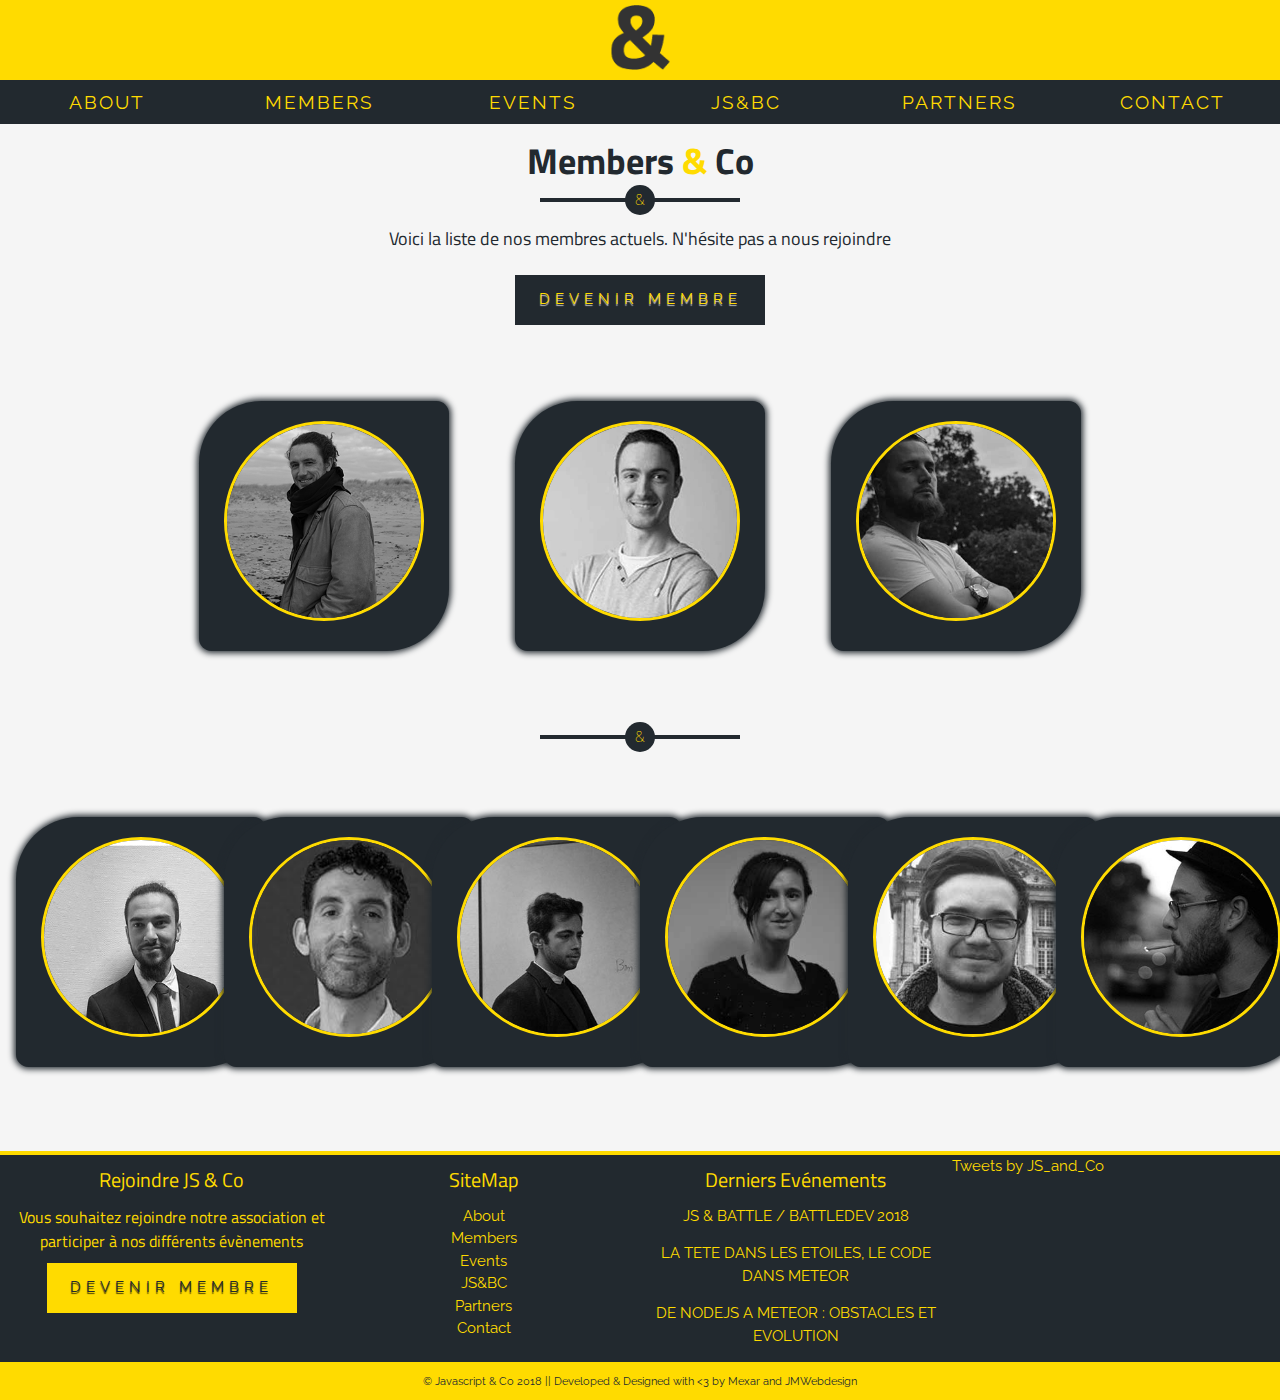
==== assets/pages/members.html @ 7c524732 "add element lang html and title iframe" ====
<!DOCTYPE html>
<!--[if lt IE 7]>      <html class="no-js lt-ie9 lt-ie8 lt-ie7"> <![endif]-->
<!--[if IE 7]>         <html class="no-js lt-ie9 lt-ie8"> <![endif]-->
<!--[if IE 8]>         <html class="no-js lt-ie9"> <![endif]-->
<!--[if gt IE 8]><!-->
<html class="no-js" lang="fr">
<!--<![endif]-->

<head>
    <meta charset="utf-8">
    <meta http-equiv="X-UA-Compatible" content="IE=edge">
    <title>Javascript & Co || Association de développeurs et d'entrepreneurs</title>
    <meta name="description" content="JS&Co. Nous sommes avant tout un réseau de développeurs et d'entrepreneurs réunis autour des nouvelles technologies du JavaScript.">
    <meta name="viewport" content="width=device-width, initial-scale=1">
    <link rel="icon" href="../img/favicon.ico" />
    <link rel="stylesheet" href="https://cdnjs.cloudflare.com/ajax/libs/font-awesome/4.7.0/css/font-awesome.min.css">
    <link rel="stylesheet" href="https://www.w3schools.com/w3css/4/w3.css">
    <link rel="stylesheet" href="../css/style.css">
    <link rel="stylesheet" href="../css/responsive.css">
    <link rel="stylesheet" href="../css/animation.css">
</head>

<body>
    <!--[if lt IE 7]>
            <p class="browsehappy">You are using an <strong>outdated</strong> browser. Please <a href="#">upgrade your browser</a> to improve your experience.</p>
        <![endif]-->

    <!-- MODAL BECOME MEMBERS -->
    <div id="becomeMembers" class="w3-modal become-members-modal">
        <div class="w3-modal-content w3-animate-zoom w3-card-4">
            <header class="w3-container become-members-modal-header">
                <span onclick="document.getElementById('becomeMembers').style.display='none'" class="w3-button w3-display-topright close-btn-modal">&times;</span>
                <h2>Devenir Membre et/ou Faire un Don</h2>
            </header>
            <div class="">
                <!-- <span onclick="document.getElementById('becomeMembers').style.display='none'" class="w3-button w3-display-topright">&times;</span> -->
                <div class="breadcrumb-modal-become-members flat">
                    <a href="#" class="active" style="width:25%"><i class="fa fa-shopping-cart"
                            aria-hidden="true"></i>&nbsp;&nbsp;Choix
                        de l'adhésion</a>
                    <a href="#" style="width:25%"><i class="fa fa-users" aria-hidden="true"></i>&nbsp;&nbsp;Adhérents</a>
                    <a href="#" style="width:25%"><i class="fa fa-list" aria-hidden="true"></i>&nbsp;&nbsp;Récapitulatif</a>
                    <a href="#" style="width:25%"><i class="fa fa-check-square" aria-hidden="true"></i>&nbsp;&nbsp;Finalisation</a>
                </div>
            </div>
            <div class="w3-container become-members-modal-text">
                <div class="become-members-payments">
                    <h3><strong>Cotisation Membre</strong></h3>
                    <div class="w3-col s12 m8 l8">
                        <p>Vous devenez membre de JS&Co et obtenez des réductions aux formations et aux événements payants.</p>
                    </div>
                    <div class="w3-col s12 m2 l2 w3-center">
                        <h2><strong>30 €</strong></h2>
                    </div>
                    <div class="w3-col s12 m2 l2 w3-center">
                        <div class="w3-container w3-center" style="margin-top:15px">
                            <select class="w3-select w3-border" name="option" style="background-color:#22292F;color:#FFDB00">
                                <option value="0" disabled selected>Quantité</option>
                                <option value="1">1</option>
                                <option value="2">2</option>
                                <option value="3">3</option>
                                <option value="4">4</option>
                                <option value="5">5</option>
                                <option value="6">6</option>
                                <option value="7">7</option>
                                <option value="8">8</option>
                                <option value="9">9</option>
                                <option value="10">10</option>
                            </select>
                        </div>
                    </div>
                </div>
            </div>
            <hr class="modal-divider">
            <div class="w3-content w3-container w3-center">
                <h3><strong>Avez-vous un code promo* ?</strong></h3>
                <div class="w3-row w3-content w3-container w3-center">
                    <div class="w3-twothird">
                        <input class="w3-input w3-border" type="text" placeholder="Code Promo" style="width:268px;margin-left:205px">
                    </div>
                    <div class="w3-third" style="margin-left: -205px;">
                        <button class="w3-right add-btn-modal">Ajouter</button>
                    </div>
                </div>
                <p>* Attention, les codes promo ne sont pas valables pour les dons.</p>
            </div>
            <hr class="modal-divider">
            <div class="w3-content w3-container w3-center">
                <h3><strong>Souhaitez-vous ajouter un don à <span style="color:#FFDB00">JS&Co</span>
                        en plus de votre adhésion ?</strong></h3>
            </div>
            <div class="w3-content w3-container w3-center">
                <div class="w3-quarter">
                    <label class="container">Pas de Don
                        <input type="radio" checked="checked" name="radio">
                        <span class="checkmark"></span>
                    </label>
                </div>
                <div class="w3-quarter">
                    <label class="container">5 &euro;
                        <input type="radio" name="radio">
                        <span class="checkmark"></span>
                    </label>
                </div>
                <div class="w3-quarter">
                    <label class="container">10 &euro;
                        <input type="radio" name="radio">
                        <span class="checkmark"></span>
                    </label>
                </div>
                <div class="w3-quarter">
                    <label class="container">20 &euro;
                        <input type="radio" name="radio">
                        <span class="checkmark"></span>
                    </label>
                </div>
                <div class="w3-half">
                    <label class="container">Montant de votre choix :
                           <input type="radio" name="radio">
                           <span class="checkmark"></span>
                    </label>
                </div>
                <div class="w3-half">
                    <input class="w3-input w3-border" type="text" placeholder="Votre Montant">
                </div>
            </div>
            <hr class="modal-divider">
            <div class="w3-content w3-container total" style="text-align:right">
                <h4 class="show-amount">Montant à payer pour la durée de l'adhésion : <span style="text-decoration:underline"><strong>0.00 &euro;</strong></span></h4>
            </div>
            <footer class="w3-container become-members-modal-footer">
                <button class="w3-right validate-btn-modal">Etape Suivante</button>
            </footer>
        </div>
    </div>

    <!-- TOPBAR -->
    <div id="topBar" class="w3-row">
        <div class="w3-content w3-container">
            <div class="w3-center">
                <a href="../../index.html" style="cursor:pointer"><img src="../img/esperluette.png" alt="Logo Esperluette JS&Co" class="logo-topbar lazyload"></a>
            </div>
        </div>
    </div>

    <!-- NAVIGATION -->
    <div id="first-menu" class="w3-top">
        <div class="w3-bar w3-center navbar">
            <a href="../../index.html#about" class="w3-bar-item w3-button w3-hide-small menu-link" style="width:16.66%">About</a>
            <a href="../../index.html#members" class="w3-bar-item w3-button w3-hide-small menu-link" style="width:16.66%">Members</a>
            <a href="../../index.html#events" class="w3-bar-item w3-button w3-hide-small menu-link" style="width:16.66%">Events</a>
            <a href="../../index.html#jsbc" class="w3-bar-item w3-button w3-hide-small menu-link" style="width:16.66%">JS&BC</a>
            <a href="../../index.html#partners" class="w3-bar-item w3-button w3-hide-small menu-link" style="width:16.66%">Partners</a>
            <a href="../../index.html#contact" class="w3-bar-item w3-button w3-hide-small menu-link" style="width:16.66%">Contact</a>
            <a href="javascript:void(0)" class="w3-bar-item w3-button w3-right w3-hide-large w3-hide-medium burger-menu" onclick="myFunction()">&#9776;</a>
        </div>
        <div id="navBar" class="w3-bar-block w3-hide w3-hide-large w3-hide-medium">
            <a href="../../index.html#about" class="w3-bar-item w3-button w3-center menu-link" onclick="closeOnClick()">About</a>
            <a href="../../index.html#members" class="w3-bar-item w3-button w3-center menu-link" onclick="closeOnClick()">Members</a>
            <a href="../../index.html#events" class="w3-bar-item w3-button w3-center menu-link" onclick="closeOnClick()">Events</a>
            <a href="../../index.html#jsbc" class="w3-bar-item w3-button w3-center menu-link" onclick="closeOnClick()">JS&BC</a>
            <a href="../../index.html#partners" class="w3-bar-item w3-button w3-center menu-link" onclick="closeOnClick()">Partners</a>
            <a href="../../index.html#contact" class="w3-bar-item w3-button w3-center menu-link" onclick="closeOnClick()">Contact</a>
        </div>
    </div>

    <section id="members-page">
        <div class="w3-row">
            <div class="w3-content w3-container w3-center block-title-section-page">
                <h1 class="title-section">Members <span class="esperluette-members">&</span> Co</h1>
                <div class="esperluette-bar"></div>
                <div class="esperluette-circle">
                    <div class="esperluette-incircle">&</div>
                </div>
                <h5 class="subtext-section">Voici la liste de nos membres actuels. N'hésite pas a nous rejoindre</h5>
                <div class="become-members-btn-section-page">
                    <button class="become-members-btn-page" onclick="document.getElementById('becomeMembers').style.display='block'">Devenir Membre</button>
                </div>
            </div>
            <div class="w3-content w3-container w3-center w3-padding-64">
                <div class="w3-third" style="padding-bottom:20px">
                    <aside class="members-card-page">
                        <header class="members-view-page">
                            <img src="../img/francois-small.jpg" alt="Photo de François AUBEUT-GERVAISE" class="members-img-page lazyload">
                            <h1 class="members-name-page">François AUBEUT-GERVAISE</h1>
                            <h2 class="members-function-page">Président</h2>
                        </header>
                        <div class="members-profile-page" style="text-align:left">
                            <p style="text-align:left">Développeur Web & App</p>
                            <p>#METEORJS - #REACT - #HYPERAPP <br> #WEBDESIGN - #KRAKEN</p>
                        </div>
                        <div class="members-date-page">
                            <p>Membre depuis Juin 2017</p>
                        </div>
                    </aside>
                </div>
                <div class="w3-third" style="padding-bottom:20px">
                    <aside class="members-card-page">
                        <header class="members-view-page">
                            <img src="../img/jimmy-small.jpg" alt="Photo de Jérémy SIMONKLEIN-ANGELY" class="members-img-page lazyload">
                            <h1 class="members-name-page">Jérémy SIMONKLEIN-ANGELY</h1>
                            <h2 class="members-function-page">Secrétaire</h2>
                            <p class="members-function-page"><img src="../img/favicon.ico" alt="Logo JS&Co" class="members-founder w3-circle lazyload"> Co-Fondateur</p>
                        </header>
                        <div class="members-profile-page" style="text-align:left">
                            <p style="text-align:left">Développeur Web & App</p>
                            <p>#METEORJS - #REACT - #GESTION DE PROJET - #FORMATION</p>
                        </div>
                        <div class="members-date-page">
                            <p>Membre depuis Septembre 2016</p>
                        </div>
                    </aside>
                </div>
                <div class="w3-third" style="padding-bottom:20px">
                    <aside class="members-card-page">
                        <header class="members-view-page">
                            <img src="../img/thibault-small.jpg" alt="Photo de Thibaut LEFORT" class="members-img-page lazyload">
                            <h1 class="members-name-page">Thibaut LEFORT</h1>
                            <h2 class="members-function-page">Trésorier</h2>
                            <p class="members-function-page"><img src="../img/favicon.ico" alt="Logo JS&Co" class="members-founder w3-circle lazyload"> Fondateur</p>
                            <div class="members-profile-page" style="text-align:left">
                                <p style="text-align:left">Commercial</p>
                                <p>#COMMERCE - #AFFILIATION - #CRYPTO-MONNAIE</p>
                            </div>
                            <div class="members-date-page">
                                <p>Membre depuis Septembre 2016</p>
                            </div>
                    </aside>
                </div>
            </div>
            <div class="w3-content w3-container w3-center">
                <div class="esperluette-bar"></div>
                <div class="esperluette-circle">
                    <div class="esperluette-incircle">&</div>
                </div>
            </div>
            <div class="w3-container w3-center w3-padding-64">
                <div class="w3-col s12 m2 l2" style="padding-bottom:20px">
                    <aside class="members-card-page">
                        <header class="members-view-page">
                            <img src="../img/david-small.jpg" alt="Photo de David PANART" class="members-img-page">
                            <h1 class="members-name-page">David PANART</h1>
                            <p class="members-function-page"><img src="../img/favicon.ico" alt="Logo JS&Co" class="members-founder w3-circle lazyload"> Co-Fondateur</p>
                        </header>
                        <div class="members-profile-page" style="text-align:left">
                            <p style="text-align:left">Développeur Web & App</p>
                            <p>#METEORJS - #REACT - #REACTNATIVE #APPOLO</p>
                        </div>
                        <div class="members-date-page">
                            <p>Membre depuis Septembre 2016</p>
                        </div>
                    </aside>
                </div>
                <div class="w3-col s12 m2 l2" style="padding-bottom:20px">
                    <aside class="members-card-page">
                        <header class="members-view-page">
                            <img src="../img/jerome-small.jpg" alt="Photo de Jérôme MOULY" class="members-img-page lazyload">
                            <h1 class="members-name-page">Jérôme MOULY</h1>
                            <p class="members-function-page"><img src="../img/favicon.ico" alt="Logo JS&Co" class="members-founder w3-circle lazyload"> Co-Fondateur</p>
                        </header>
                        <div class="members-profile-page" style="text-align:left">
                            <p style="text-align:left">Webdesigner</p>
                            <p>#WEBDESIGN - #COMMUNICATION - #RP - #COMMERCE</p>
                        </div>
                        <div class="members-date-page">
                            <p>Membre depuis Septembre 2016</p>
                        </div>
                    </aside>
                </div>
                <div class="w3-col s12 m2 l2" style="padding-bottom:20px">
                    <aside class="members-card-page">
                        <header class="members-view-page">
                            <img src="../img/simon-small.jpg" alt="Photo de Simon FAUX" class="members-img-page lazyload">
                            <h1 class="members-name-page">Simon FAUX</h1>
                        </header>
                        <div class="members-profile-page" style="text-align:left">
                            <p style="text-align:left">Créatif Publicitaire</p>
                            <p>#PUBLICITE - #MARKETING - #COMMUNICATION</p>
                        </div>
                        <div class="members-date-page">
                            <p>Membre depuis Février 2017</p>
                        </div>
                    </aside>
                </div>
                <div class="w3-col s12 m2 l2" style="padding-bottom:20px">
                    <aside class="members-card-page">
                        <header class="members-view-page">
                            <img src="../img/lea-small.jpg" alt="Photo de Léa SEMIRAMOTH" class="members-img-page lazyload">
                            <h1 class="members-name-page">Léa SEMIRAMOTH</h1>
                        </header>
                        <div class="members-profile-page" style="text-align:left">
                            <p style="text-align:left">Développeuse Web & App</p>
                            <p>#METEORJS - #REACT - #PHP</p>
                        </div>
                        <div class="members-date-page">
                            <p>Membre depuis Décembre 2017</p>
                        </div>
                    </aside>
                </div>
                <div class="w3-col s12 m2 l2" style="padding-bottom:20px">
                    <aside class="members-card-page">
                        <header class="members-view-page">
                            <img src="../img/florian-small.jpg" alt="Photo de Florian BELLAZOUZ" class="members-img-page lazyload">
                            <h1 class="members-name-page">Florian BELLAZOUZ</h1>
                            <p class="members-function-page"><img src="../img/favicon.ico" alt="Logo JS&Co" class="members-founder w3-circle lazyload"> Co-Fondateur</p>
                        </header>
                        <div class="members-profile-page" style="text-align:left">
                            <p style="text-align:left">Développeur Web & App</p>
                            <p>#WEBSOCKET - #KAROTT</p>
                        </div>
                        <div class="members-date-page">
                            <p>Membre depuis Septembre 2016</p>
                        </div>
                    </aside>
                </div>
                <div class="w3-col s12 m2 l2" style="padding-bottom:20px">
                    <aside class="members-card-page">
                        <header class="members-view-page">
                            <img src="../img/olivier-small.jpg" alt="Photo de Olivier MANGIN" class="members-img-page lazyload">
                            <h1 class="members-name-page">Olivier MANGIN</h1>
                        </header>
                        <div class="members-profile-page" style="text-align:left">
                            <p style="text-align:left">Développeur Web & App</p>
                            <p>#METEORJS - #REACT - #ADMIN-SYS</p>
                        </div>
                        <div class="members-date-page">
                            <p>Membre depuis Février 2018</p>
                        </div>
                    </aside>
                </div>
            </div>
        </div>
    </section>

    <!-- Footer -->
    <footer id="footer">
        <div class="w3-container">
            <div class="w3-quarter w3-center">
                <div class="become-members">
                    <h4 class="become-members-title">Rejoindre JS <span class="esperluette">&amp;</span> Co</h4>
                    <h6>Vous souhaitez rejoindre notre association et participer à nos différents évènements</h6>
                </div>
                <div class="become-members-btn-section">
                    <a href=""><button class="become-members-btn">Devenir Membre</button></a>
                </div>
            </div>
            <div class="w3-quarter w3-center">
                <h4 class="sitemap">SiteMap</h4>
                <ul>
                    <li><a href="../../index.html#about" class="menu-link" style="width:16.66%">About</a></li>
                    <li><a href="../../index.html#members" class="menu-link" style="width:16.66%">Members</a></li>
                    <li><a href="../../index.html#events" class="menu-link" style="width:16.66%">Events</a></li>
                    <li><a href="../../index.html#jsbc" class="menu-link" style="width:16.66%">JS&BC</a></li>
                    <li> <a href="../../index.html#partners" class="menu-link" style="width:16.66%">Partners</a></li>
                    <li><a href="../../index.html#contact" class="menu-link" style="width:16.66%">Contact</a></li>
                </ul>
            </div>
            <div class="w3-quarter w3-center">
                <h4 class="become-members-title">Derniers Evénements</h4>
                <ul>
                    <li class="footer-last-events" style="padding-bottom:15px"><a href="https://www.meetup.com/fr-FR/JavaScript-and-Co/events/255417283/">JS & BATTLE / BATTLEDEV 2018</a></li>
                    <li class="footer-last-events" style="padding-bottom:15px"><a href="https://www.meetup.com/fr-FR/JavaScript-and-Co/events/255417085/">LA TETE DANS LES ETOILES, LE CODE DANS METEOR</a></li>
                    <li class="footer-last-events" style="padding-bottom:15px"><a href="https://www.meetup.com/fr-FR/JavaScript-and-Co/events/252191176/">DE NODEJS A METEOR : OBSTACLES ET EVOLUTION</a></li>
                </ul>
            </div>
            <div class="w3-quarter">
                <div class="twitter-block">
                    <a class="twitter-timeline" data-lang="fr" data-height="200" data-theme="dark" href="https://twitter.com/JS_and_Co?ref_src=twsrc%5Etfw">Tweets
                        by JS_and_Co</a>
                    <script async src="https://platform.twitter.com/widgets.js" charset="utf-8"></script>
                </div>
            </div>
        </div>
        <div class="subfooter-section">
            <div class="w3-content w3-container w3-center subfooter">
                <p class="subfooter-text">&copy; Javascript & Co 2018 || Developed & Designed with
                    <3 by Mexar and JMWebdesign</p>
            </div>
        </div>
    </footer>

    <script src="lazysizes.min.js" async=""></script>
    <script src="https://www.w3schools.com/lib/w3.js" async defer></script>
    <script src="../js/app.js" async defer></script>
</body>

</html>
---- assets/css/style.css ----
@import url('https://fonts.googleapis.com/css?family=Raleway|Titillium+Web');

/*  font-family: 'Titillium Web', sans-serif;
    font-family: 'Raleway', sans-serif; */

html {
    scroll-behavior: smooth;
}

body {
    margin: 0;
    padding: 0;
    height: 100%;
    background-color: #FFDB00;
    color: #22292F;
    font-family: 'Raleway', sans-serif;
}

h1,
h2,
h3,
h4,
h5,
h6 {
    font-family: 'Titillium Web', sans-serif;
}

a {
    text-decoration: none;
}

ul {
    padding: 0;
    margin: 0;
}

li {
    list-style: none;
    width: 100%;
    height: auto;
}

section {
    width: 100%;
    height: 100%;
}

.title-section {
    padding-top: 124px;
    font-weight: bold;
}

.esperluette-bar {
    width: 200px;
    height: 4px;
    background-color: #22292F;
    margin: 0 auto;
}

.esperluette-circle {
    content: '&';
    width: 30px;
    height: 30px;
    border-radius: 50%;
    background-color: #22292F;
    color: #FFDB00;
    margin: 0 auto;
    margin-top: -17px;
}

.esperluette-incircle {
    line-height: 30px;
    font-weight: 200;
}

.esperluette-bar2 {
    width: 200px;
    height: 4px;
    background-color: #FFDB00;
    margin: 0 auto;
}

.esperluette-circle2 {
    content: '&';
    width: 30px;
    height: 30px;
    border-radius: 50%;
    background-color: #FFDB00;
    color: #22292F;
    margin: 0 auto;
    margin-top: -17px;
}

.esperluette-incircle2 {
    line-height: 30px;
    font-weight: 200;
}

.become-members-btn-section {
    position: relative;
    padding-top: 50px;
}

.become-members-btn {
    width: 250px;
    height: 50px;
    text-transform: uppercase;
    text-decoration: none;
    background-color: #22292F;
    color: #22292F;
    border: 2px solid #FFDB00;
    padding: 8px 10px;
    text-align: center;
    display: inline-block;
    letter-spacing: 5px;
    position: absolute;
    top: 50%;
    left: 50%;
    transform: translate(-50%, -50%);
    overflow: hidden;
    text-shadow: 0 2px 1px rgba(0, 0, 0, 0.7);
}

.become-members-btn:hover {
    color: #FFF;
    text-shadow: 0 2px 1px rgba(0, 0, 0, 0.7);
}

.become-members-btn:before {
    content: '';
    width: 100%;
    height: 50%;
    position: absolute;
    top: 0;
    left: 0;
    background-color: #FFDB00;
    z-index: -1;
    transition: 0.3s;
}

.become-members-btn:hover:before {
    top: -50%;
}

.become-members-btn:after {
    content: '';
    width: 100%;
    height: 50%;
    position: absolute;
    bottom: 0;
    left: 0;
    background-color: #FFDB00;
    z-index: -1;
    transition: 0.3s;
}

.become-members-btn:hover:after {
    bottom: -50%;
}


/* ----- MODAL BECOME MEMBERS ----- */

#chooseNumbers .w3-dropdown-content {
    width: 57px !important;
}

.close-btn-modal {
    color: #FFDB00;
    font-size: 2em;
}

.close-btn-modal:hover {
    background-color: #FFDB00 !important;
    color: #22292F !important;
    height: 65px;
    font-size: 2em;
}

.become-members-modal-header,
.become-members-modal-footer {
    background-color: #22292F;
    color: #FFDB00;
}

.modal-btn {
    background-color: #22292F;
    color: #FFDB00;
}

.modal-btn:hover {
    background-color: #FFDB00 !important;
    color: #22292F !important;
}

.breadcrumb-modal-become-members {
    display: inline-block;
    box-shadow: 0 0 4px 1px rgba(0, 0, 0, 0.5);
    overflow: hidden;
    counter-reset: flag;
    width: 100%;
}

.breadcrumb-modal-become-members a {
    text-decoration: none;
    outline: none;
    display: block;
    float: left;
    font-size: 12px;
    line-height: 36px;
    padding: 0 10px 0 60px;
    position: relative;
}

.breadcrumb-modal-become-members a:first-child {
    padding-left: 46px;
}

.breadcrumb-modal-become-members a:first-child:before {
    left: 14px;
}

.breadcrumb-modal-become-members a:last-child {
    padding-right: 20px;
}

.breadcrumb-modal-become-members a:after {
    content: '';
    position: absolute;
    top: 0;
    right: -18px;
    width: 36px;
    height: 36px;
    transform: scale(0.707) rotate(45deg);
    z-index: 1;
    box-shadow: 2px -2px 0 2px rgba(34, 41, 47, 0.8), 3px -3px 0 2px rgba(255, 219, 0, 0.2);
    border-radius: 0 5px 0 50px;
}

.breadcrumb-modal-become-members a:last-child:after {
    content: none;
}

.flat a,
.flat a:after {
    background: white;
    color: black;
    transition: all 0.5s;
}

.flat a:before {
    background: white;
    box-shadow: 0 0 0 1px #ccc;
}

.flat a:hover,
.flat a.active,
.flat a:hover:after,
.flat a.active:after {
    background: #FFDB00;
    color: #22292F;
}

.validate-btn-modal {
    width: 250px;
    height: 35px;
    background-color: #FFDB00;
    color: #22292F;
    border: #FFDB00;
    text-transform: uppercase;
    letter-spacing: 5px;
    text-align: center;
    margin: 15px 0 15px 0;
}

.add-btn-modal {
    width: 150px;
    height: 40px;
    background-color: #22292F;
    color: #FFDB00;
    border: #FFDB00;
    text-transform: uppercase;
    letter-spacing: 5px;
    text-align: center;
}

.total {
    width: 100%;
    height: 80px;
    line-height: 60px;
    background-color: #FFDB00;
    color: #22292F;
}

.container {
    display: inline-flex;
    position: relative;
    padding-left: 35px;
    margin-bottom: 12px;
    cursor: pointer;
    font-size: 22px;
    -webkit-user-select: none;
    -moz-user-select: none;
    -ms-user-select: none;
    user-select: none;
}

.container input {
    position: absolute;
    opacity: 0;
    cursor: pointer;
}

.checkmark {
    position: absolute;
    top: 0;
    left: 0;
    height: 25px;
    width: 25px;
    background-color: #FFDB00;
    border-radius: 50%;
}

.container:hover input~.checkmark {
    background-color: #22292F;
}

.container input:checked~.checkmark {
    background-color: #22292F;
}

.checkmark:after {
    content: "";
    position: absolute;
    display: none;
}

.container input:checked~.checkmark:after {
    display: block;
}

.container .checkmark:after {
    top: 9px;
    left: 9px;
    width: 8px;
    height: 8px;
    border-radius: 50%;
    background: #FFDB00;
}


/* ----- TOPBAR ----- */

#topBar {
    background-color: #FFDB00;
    width: 100%;
    height: 80px;
    position: fixed;
    z-index: 1;
}

.logo-topbar {
    height: 70px;
    width: auto;
    padding-top: 5px;
}


/* ----- NAVIGATION ----- */

#first-menu {
    top: 80px !important;
}

#navBar,
.navbar {
    background-color: #22292F;
    color: #FFDB00;
    font-size: 1.25em;
    text-transform: uppercase;
    letter-spacing: 2px;
}

.menu-link:hover {
    background-color: #FFDB00 !important;
    color: #22292F !important;
    border: 2px solid #22292F;
    letter-spacing: 5px;
    transition: 0.5s;
}

.burger-menu {
    color: #FFDB00;
}

.burger-menu:hover {
    background-color: #FFDB00 !important;
    color: #22292F !important;
    border-top: 2px solid #22292F;
}


/* ----- FOOTER ----- */

#footer {
    background-color: #22292F;
    color: #FFDB00;
    border-top: 4px solid #FFDB00;
}

.footer-last-events:hover {
    transform: scale(1.2);
    transition: 0.5s;
}

.subfooter-section {
    background-color: #ffdb00;
    color: #22292F;
    width: 100%;
    height: 25px;
}

.subfooter {
    font-size: 0.75em;
    line-height: 15px;
}

.twitter-block {
    width: 100%;
    height: 200px;
}


/* ----- HERO ----- */

#hero {
    font-family: 'Titillium Web', sans-serif;
    background-color: #FFDB00;
    color: #22292F;
    width: 100%;
    height: 100vh;
    border-bottom: 4px solid #22292F;
}

.esperluette,
.esperluette-members {
    color: #FFDB00;
}

.esperluette-hero,
.esperluette-contact,
.dollars {
    color: #FFF;
}

.center {
    position: absolute;
    margin-top: 25%;
    transform: translateY(-50%);
    width: 100%;
    text-align: center;
}

.text {
    position: relative;
    display: block;
    line-height: .75;
    text-shadow: 0 8px 4px rgba(0, 0, 0, 0.4);
    letter-spacing: -10px;
}

.textBlock1 {
    z-index: 3;
    font-weight: bold;
    font-size: 10em;
    background-color: #FFDB00;
    transform: skewY(-8deg);
}

.textBlock2 {
    height: 50px;
    z-index: 2;
    font-weight: 100;
    font-size: 1.5em;
    letter-spacing: 12px;
    background-color: #22292F;
    color: #FFF;
    padding-left: 12px;
    line-height: 2.2em;
    transform: skewY(-8deg);
}

.textBlock3 {
    height: 80px;
    line-height: 80px;
    z-index: 1;
    font-weight: 400;
    font-size: 5em;
    letter-spacing: 10px;
    background-color: #FFDB00;
    transform: skewY(-8deg);
}

.textBlock4 {
    height: 80px;
    line-height: 80px;
    z-index: 1;
    font-weight: 400;
    font-size: 5em;
    letter-spacing: 10px;
    background-color: #22292F;
    color: #FFDB00;
    transform: skewY(-8deg);
}

.textBlock5 {
    height: 80px;
    line-height: 80px;
    z-index: 1;
    font-weight: 400;
    font-size: 5em;
    letter-spacing: 10px;
    background-color: #FFDB00;
    transform: skewY(-8deg);
}


/* ----- ABOUT ----- */

#about {
    background-color: #f5f5f5;
    border-bottom: 4px solid #FFDB00;
    padding-bottom: 42px;
}

.block-title-section {
    padding-bottom: 60px;
}

.about-img {
    width: 100px;
    height: auto;
    border: 3px solid #FFDB00;
    border-radius: 50%;
}

.about-title {
    font-weight: bold;
}

.about-text {
    text-align: justify;
}


/* ----- MEMBERS ----- */

#members {
    width: 100%;
    height: auto;
    background-color: #22292F;
    color: #FFDB00;
}

.members-block-section {
    padding-bottom: 15px;
}

.members-card {
    background-color: #FFDB00;
    color: #22292F;
}

.members-img {
    border: 4px solid #FFDB00;
}

.members-function {
    color: #22292F;
    font-family: 'Raleway', sans-serif;
    font-weight: 200;
    text-transform: uppercase;
    letter-spacing: 5px;
    padding-top: 10px;
}

.members-btn-section {
    padding-top: 80px;
    padding-bottom: 100px;
    position: relative;
}

.members-btn {
    font-weight: 400;
    text-transform: uppercase;
    text-decoration: none;
    background-color: #22292F;
    color: #22292F;
    padding: 8px 10px;
    text-align: center;
    display: inline-block;
    letter-spacing: 5px;
    position: absolute;
    transform: translate(-50%, -50%);
    overflow: hidden;
    border: 4px solid #FFDB00;
    text-shadow: 0 2px 1px rgba(0, 0, 0, 0.7);
}

.members-btn:before {
    content: '';
    width: 100%;
    height: 50%;
    position: absolute;
    top: 0;
    left: 0;
    background-color: #FFDB00;
    z-index: -1;
    transition: 0.3s;
}

.members-btn:hover:before {
    top: -50%;
}

.members-btn:hover {
    color: #FFF;
}

.members-btn:after {
    content: '';
    width: 100%;
    height: 50%;
    position: absolute;
    bottom: 0;
    left: 0;
    background-color: #FFDB00;
    z-index: -1;
    transition: 0.3s;
}

.members-btn:hover:after {
    bottom: -50%;
}

.members-view .members-img {
    border-radius: 50%;
    margin: 20px auto;
    display: block;
    width: 200px;
    border: 3px solid #22292F;
}

.members-card {
    border-radius: 25% 5%;
    margin: 0 auto;
    display: block;
    height: 250px;
    width: 250px;
    background: #FFDB00;
    overflow: hidden;
    box-shadow: 0 0 6px 2px #22292F;
    transition: all ease 0.3s;
}

.members-card:hover {
    border-radius: 5px;
    height: 360px;
    width: 315px;
    box-shadow: 0 0 10px 4px #22292F;
}

.members-card:hover .members-view .members-img {
    animation: profile_image 2000ms linear both;
    animation-delay: 0.5s;
}

.members-view .members-name {
    position: relative;
    text-align: center;
    color: #22292F;
    text-shadow: 1px 1px rgba(0, 0, 0, 0.5);
    font-size: 25px;
    line-height: 25px;
    display: inline-block;
    padding: 10px;
    transition: all ease 0.250s;
    border-top: 1px solid #22292F;
    border-bottom: 1px solid #22292F;
}

.members-card:hover .members-view .members-name {
    margin-top: 0px;
    outline: 0 solid #FFDB00;
    border-top: 0px solid #22292F;
    border-bottom: 1px solid #22292F;
}

.members-view .members-function {
    text-align: center;
    color: #22292F;
    text-shadow: 1px 1px rgba(0, 0, 0, 0.5);
    font-size: 17px;
    font-weight: normal;
    line-height: 0px;
    margin: 0;
}

.members-card:hover .members-profile {
    opacity: 1;
}

.members-profile p:first-child {
    text-align: center;
    font-size: 16px;
}

.members-name-bottom {
    font-size: 1.25em;
}

.members-function-bottom {
    font-size: 1em;
}


/* ----- MEMBERS PAGE ----- */

#members-page {
    width: 100%;
    height: 100%;
    background-color: #F5F5F5;
    color: #22292F;
}

.members-card-page {
    background-color: #22292F;
    color: #ffdb00 !important;
}

.members-view-page .members-img-page {
    border-radius: 50%;
    margin: 20px auto;
    display: block;
    width: 200px;
    border: 3px solid #FFDB00;
}

.members-card-page {
    border-radius: 25% 5%;
    margin: 0 auto;
    display: block;
    height: 250px;
    width: 250px;
    background: #22292F;
    overflow: hidden;
    box-shadow: 0 0 6px 2px #22292F;
    transition: all ease 0.3s;
}

.members-card-page:hover {
    border-radius: 5px;
    height: 575px;
    width: 315px;
    box-shadow: 0 0 10px 4px #22292F;
}

.members-card-page:hover .members-view-page .members-img-page {
    animation: profile_image 2000ms linear both;
    animation-delay: 0.5s;
}

.members-view-page .members-name-page {
    position: relative;
    text-align: center;
    color: #FFDB00;
    text-shadow: 1px 1px rgba(0, 0, 0, 0.5);
    font-size: 25px;
    line-height: 25px;
    display: inline-block;
    padding: 10px;
    transition: all ease 0.250s;
    border-top: 1px solid #FFDB00;
    border-bottom: 1px solid #FFDB00;
}

.members-card-page:hover .members-view-page .members-name-page {
    margin-top: 0px;
    outline: 0 solid #FFDB00;
    border-top: 0px solid #FFDB00;
    border-bottom: 1px solid #FFDB00;
}

.members-view-page .members-function-page {
    text-align: center;
    color: #FFDB00;
    text-shadow: 1px 1px rgba(0, 0, 0, 0.5);
    font-size: 17px;
    font-weight: normal;
    line-height: 0px;
    margin: 0;
}

.members-profile-page {
    margin-top: 20px;
    padding: 1px 20px 10px 20px !important;
    transition: all linear 1.5s;
    color: #FFDB00;
    font-size: 14px;
    opacity: 0;
}

.members-card-page:hover .members-profile-page {
    opacity: 1;
}

.members-profile-page p:first-child {
    text-align: center;
    font-size: 16px;
}

.members-function-page {
    color: #FFDB00;
    font-family: 'Raleway', sans-serif;
    font-weight: 200;
    text-transform: uppercase;
    letter-spacing: 5px;
    padding-top: 10px;
}

.members-profile-page {
    margin-top: 20px;
    padding: 1px 20px 10px 20px !important;
    transition: all linear 1.5s;
    color: #FFDB00;
    font-size: 14px;
    opacity: 0;
}

.members-founder {
    width: 25px;
    height: auto;
}

.members-date-page {
    width: 100%;
    height: auto;
    background-color: #FFDB00;
    color: #22292F;
    bottom: 0 !important;
}

.become-members-btn-section-page {
    position: relative;
    padding-top: 75px;
}

.become-members-btn-page {
    width: 250px;
    height: 50px;
    text-transform: uppercase;
    text-decoration: none;
    background-color: #FFDB00;
    color: #FFDB00;
    border: 2px solid #22292F;
    padding: 8px 10px;
    text-align: center;
    display: inline-block;
    letter-spacing: 5px;
    position: absolute;
    top: 50%;
    left: 50%;
    transform: translate(-50%, -50%);
    overflow: hidden;
    text-shadow: 0 2px 1px rgba(255, 255, 255, 0.7);
}

.become-members-btn-page:hover {
    color: #22292F;
    text-shadow: 0 2px 1px rgba(0, 0, 0, 0.7);
}

.become-members-btn-page:before {
    content: '';
    width: 100%;
    height: 50%;
    position: absolute;
    top: 0;
    left: 0;
    background-color: #22292F;
    z-index: -1;
    transition: 0.3s;
}

.become-members-btn-page:hover:before {
    top: -50%;
}

.become-members-btn-page:after {
    content: '';
    width: 100%;
    height: 50%;
    position: absolute;
    bottom: 0;
    left: 0;
    background-color: #22292F;
    z-index: -1;
    transition: 0.3s;
}

.become-members-btn-page:hover:after {
    bottom: -50%;
}


/* ----- EVENTS----- */

#events {
    background-color: #f5f5f5;
}

.events-text {
    text-align: justify;
    padding-left: 10px;
    padding-right: 10px;
}

.event-link:hover {
    color: #FFDB00;
    transition: .7s;
    transform: scale(1.2);
}

.meetup-text {
    text-align: justify;
}

.event-card-block {
    position: relative;
    width: 310px;
    height: 400px;
    background: #000;
    padding-right: 5px;
    margin-right: 5px;
    margin-bottom: 10px;
}

.event-card-block .event-img-block {
    position: absolute;
    width: 100%;
    height: 100%;
    overflow: hidden;
}

.event-card-block .event-img-block .event-img {
    width: 100%;
    transition: .5s;
}

.event-card-block:hover .event-img-block .event-img {
    opacity: .5;
    transform: translateX(30%);
    /*100%*/
}

.event-card-block .event-details {
    top: 0;
    left: 0;
    width: 85%;
    /*100%*/
    height: 100%;
    background: #FFDB00;
    border: 2px solid #22292F;
    transition: .5s;
    transform-origin: left;
    transform: perspective(2000px) rotateY(-90deg);
}

.event-card-block:hover .event-details {
    transform: perspective(2000px) rotateY(0deg);
}

.event-card-block .event-details .event-text-block {
    padding: 20px;
    text-align: center;
    background: #fff;
    position: absolute;
    top: 50%;
    transform: translateY(-50%);
}

.event-card-block .event-details .event-text-block h1 {
    margin: 0;
    padding: 0;
    color: #ff3636;
    line-height: 20px;
    font-size: 20px;
    text-transform: uppercase;
}

.event-card-block .event-details .event-text-block h1 span {
    font-size: 14px;
    color: #262626;
}

.event-card-block .event-details .event-text-block p {
    margin: 10px 0;
    padding: 0;
    color: #262626;
}

.event-card-block .event-details .event-text-block ul {
    margin: 10px auto 0;
    padding: 0;
    display: table;
}

.event-card-block .event-details .event-text-block ul li {
    list-style: none;
    margin: 0 5px;
    float: left;
}

.event-card-block .event-details .event-text-block ul li a {
    display: block;
    background: #262626;
    color: #fff;
    width: 30px;
    height: 30px;
    line-height: 30px;
    text-align: center;
    transform: .5s;
}

.event-card-block .event-details .event-text-block ul li a:hover {
    background: #ff3636;
}

.event-btn-section {
    padding-bottom: 50px;
    position: relative;
}

.event-btn {
    font-weight: 400;
    text-transform: uppercase;
    text-decoration: none;
    background-color: #22292F;
    color: #22292F;
    padding: 8px 10px;
    text-align: center;
    display: inline-block;
    letter-spacing: 5px;
    position: absolute;
    transform: translate(-50%, -50%);
    overflow: hidden;
    border: 4px solid #22292F;
    text-shadow: 0 2px 1px rgba(0, 0, 0, 0.7);
}

.event-btn:before {
    content: '';
    width: 100%;
    height: 50%;
    position: absolute;
    top: 0;
    left: 0;
    background-color: #FFDB00;
    z-index: -1;
    transition: 0.3s;
}

.event-btn:hover:before {
    top: -50%;
}

.event-btn:hover {
    color: #FFF;
}

.event-btn:after {
    content: '';
    width: 100%;
    height: 50%;
    position: absolute;
    bottom: 0;
    left: 0;
    background-color: #FFDB00;
    z-index: -1;
    transition: 0.3s;
}

.event-btn:hover:after {
    bottom: -50%;
}


/* ----- JSBC ----- */

#jsbc {
    background-color: #22292F;
    color: #FFDB00;
}

.jsbc-block-section {
    text-align: justify;
}

hr.jsbc-separator {
    border-top: 1px solid #ffdb00;
    width: 75%;
}

.jsbc-img {
    width: 100px;
    height: auto;
    border: 4px solid #FFDB00;
    border-radius: 50%;
}

.jsbc-text {
    text-align: justify;
}


/* ----- PARTNERS ----- */

.partners-block {
    padding-bottom: 20px;
}


/* ----- CONTACT ----- */

#contact {
    background-color: #22292F;
    color: #FFDB00;
}

.contact-maps {
    border-top: 4px solid #FFDB00;
    margin-bottom: -6px;
}

.arobase-contact {
    color: #FFF;
}

.block-social {
    position: relative;
    top: 20%;
    left: 20%;
    transform: translate(-20%, -20%);
}

.block-social,
.link-social {
    position: relative;
    margin: 0;
    padding: 0;
    width: 120px;
    height: 120px;
    line-height: 120px;
    font-size: 60px;
}

.block-social .list-social .link-social {
    position: absolute;
    text-align: center;
    text-decoration: none;
    margin: 0 10px;
    transition: 0.5s;
}

.block-social .list-social .link-social span {
    position: absolute;
    transition: transform 0.5s;
}

.block-social .list-social .link-social span:nth-child(1),
.block-social .list-social .link-social span:nth-child(3) {
    width: 100%;
    height: 2px;
    background-color: #FFDB00;
}

.block-social .list-social .link-social span:nth-child(1) {
    top: 0;
    left: 0;
    transform-origin: right;
}

.block-social .list-social .link-social:hover span:nth-child(1) {
    transform: scaleX(0);
    transform-origin: left;
    transition: transform 0.5s;
}

.block-social .list-social .link-social span:nth-child(3) {
    bottom: 0;
    left: 0;
    transform-origin: left;
}

.block-social .list-social .link-social:hover span:nth-child(3) {
    transform: scaleX(0);
    transform-origin: right;
    transition: transform 0.5s;
}

.block-social .list-social .link-social span:nth-child(2),
.block-social .list-social .link-social span:nth-child(4) {
    width: 2px;
    height: 100%;
    background-color: #FFDB00;
}

.block-social .list-social .link-social span:nth-child(2) {
    top: 0;
    left: 0;
    transform: scaleY(0);
    transform-origin: bottom;
}

.block-social .list-social .link-social:hover span:nth-child(2) {
    transform: scaleY(1);
    transform-origin: top;
    transition: transform 0.5s;
}

.block-social .list-social .link-social span:nth-child(4) {
    top: 0;
    right: 0;
    transform: scaleY(0);
    transform-origin: top;
}

.block-social .list-social .link-social:hover span:nth-child(4) {
    transform: scaleY(1);
    transform-origin: bottom;
    transition: transform 0.5s;
}

.contact-meetup:hover {
    color: #e0393e;
}

.contact-twitter:hover {
    color: #1da1f2;
}

.contact-facebook:hover {
    color: #3b5998;
}

.contact-youtube:hover {
    color: #ff0000;
}

.contact-github:hover {
    color: #F5F5F5;
}

.contact-social-mail {
    font-weight: bold;
    font-size: 1.75rem;
    letter-spacing: 5px;
    text-transform: uppercase;
    font-family: 'Titillium Web', sans-serif;
}
---- assets/css/responsive.css ----
@media screen and (max-width:400px) {
    .center {
        margin-top: 390px;
    }
    .textBlock1 {
       font-size: 8em;
    }
    .textBlock2 {
       font-size: 1em;
       line-height: 3em;
    }
    .textBlock3, .textBlock4, .textBlock5 {
        font-size: 2em;
    }
}
---- assets/css/animation.css ----
/* ----- HERO Animation ----- */

.hero-title-expand {
    -webkit-animation: tracking-in-expand 1.25s cubic-bezier(0.550, 0.085, 0.680, 0.530) both;
    animation: tracking-in-expand 1.25s cubic-bezier(0.550, 0.085, 0.680, 0.530) both;
}

@-webkit-keyframes tracking-in-expand {
    0% {
        letter-spacing: -0.5em;
        opacity: 0;
    }

    40% {
        opacity: 0.6;
    }

    100% {
        opacity: 1;
    }
}

@keyframes tracking-in-expand {
    0% {
        letter-spacing: -0.5em;
        opacity: 0;
    }

    40% {
        opacity: 0.6;
    }

    100% {
        opacity: 1;
    }
}
/* ----- END HERO Animation ----- */



/* ----- ABOUT Animation ----- */

.about-block:hover {
    -webkit-transform: scale(1.15);
    -ms-transform: scale(1.15);
    transform: scale(1.15);
    background-color: #FFDB00;
    box-shadow: 0 8px 4px rgba(0, 0, 0, 0.5);
    transition: 1s;
}


/* ----- Animation Members Card ----- */

@keyframes profile_image {
    0% {
        transform: matrix3d(1, 0, 0, 0, 0, 1, 0, 0, 0, 0, 1, 0, 0, 0, 0, 1);
    }

    3.4% {
        transform: matrix3d(1.032, 0, 0, 0, 0, 1.041, 0, 0, 0, 0, 1, 0, 0, 0, 0, 1);
    }

    4.7% {
        transform: matrix3d(1.045, 0, 0, 0, 0, 1.06, 0, 0, 0, 0, 1, 0, 0, 0, 0, 1);
    }

    6.81% {
        transform: matrix3d(1.066, 0, 0, 0, 0, 1.089, 0, 0, 0, 0, 1, 0, 0, 0, 0, 1);
    }

    9.41% {
        transform: matrix3d(1.088, 0, 0, 0, 0, 1.117, 0, 0, 0, 0, 1, 0, 0, 0, 0, 1);
    }

    10.21% {
        transform: matrix3d(1.094, 0, 0, 0, 0, 1.123, 0, 0, 0, 0, 1, 0, 0, 0, 0, 1);
    }

    13.61% {
        transform: matrix3d(1.112, 0, 0, 0, 0, 1.133, 0, 0, 0, 0, 1, 0, 0, 0, 0, 1);
    }

    14.11% {
        transform: matrix3d(1.114, 0, 0, 0, 0, 1.133, 0, 0, 0, 0, 1, 0, 0, 0, 0, 1);
    }

    17.52% {
        transform: matrix3d(1.121, 0, 0, 0, 0, 1.124, 0, 0, 0, 0, 1, 0, 0, 0, 0, 1);
    }

    18.72% {
        transform: matrix3d(1.121, 0, 0, 0, 0, 1.119, 0, 0, 0, 0, 1, 0, 0, 0, 0, 1);
    }

    21.32% {
        transform: matrix3d(1.12, 0, 0, 0, 0, 1.107, 0, 0, 0, 0, 1, 0, 0, 0, 0, 1);
    }

    24.32% {
        transform: matrix3d(1.115, 0, 0, 0, 0, 1.096, 0, 0, 0, 0, 1, 0, 0, 0, 0, 1);
    }

    25.23% {
        transform: matrix3d(1.113, 0, 0, 0, 0, 1.094, 0, 0, 0, 0, 1, 0, 0, 0, 0, 1);
    }

    29.03% {
        transform: matrix3d(1.106, 0, 0, 0, 0, 1.09, 0, 0, 0, 0, 1, 0, 0, 0, 0, 1);
    }

    29.93% {
        transform: matrix3d(1.105, 0, 0, 0, 0, 1.09, 0, 0, 0, 0, 1, 0, 0, 0, 0, 1);
    }

    35.54% {
        transform: matrix3d(1.098, 0, 0, 0, 0, 1.096, 0, 0, 0, 0, 1, 0, 0, 0, 0, 1);
    }

    36.74% {
        transform: matrix3d(1.097, 0, 0, 0, 0, 1.098, 0, 0, 0, 0, 1, 0, 0, 0, 0, 1);
    }

    41.04% {
        transform: matrix3d(1.096, 0, 0, 0, 0, 1.102, 0, 0, 0, 0, 1, 0, 0, 0, 0, 1);
    }

    44.44% {
        transform: matrix3d(1.097, 0, 0, 0, 0, 1.103, 0, 0, 0, 0, 1, 0, 0, 0, 0, 1);
    }

    52.15% {
        transform: matrix3d(1.099, 0, 0, 0, 0, 1.101, 0, 0, 0, 0, 1, 0, 0, 0, 0, 1);
    }

    59.86% {
        transform: matrix3d(1.101, 0, 0, 0, 0, 1.099, 0, 0, 0, 0, 1, 0, 0, 0, 0, 1);
    }

    63.26% {
        transform: matrix3d(1.101, 0, 0, 0, 0, 1.099, 0, 0, 0, 0, 1, 0, 0, 0, 0, 1);
    }

    75.28% {
        transform: matrix3d(1.1, 0, 0, 0, 0, 1.1, 0, 0, 0, 0, 1, 0, 0, 0, 0, 1);
    }

    85.49% {
        transform: matrix3d(1.1, 0, 0, 0, 0, 1.1, 0, 0, 0, 0, 1, 0, 0, 0, 0, 1);
    }

    90.69% {
        transform: matrix3d(1.1, 0, 0, 0, 0, 1.1, 0, 0, 0, 0, 1, 0, 0, 0, 0, 1);
    }

    100% {
        transform: matrix3d(1.1, 0, 0, 0, 0, 1.1, 0, 0, 0, 0, 1, 0, 0, 0, 0, 1);
    }
}

/*NAME ANIMATE */

.members-card:hover .members-view .members-name {
    animation: name_and_job 1500ms linear both;
    animation-delay: 0.4s;
}

@keyframes name_and_job {
    0% {
        transform: matrix3d(1, 0, 0, 0, 0, 1, 0, 0, 0, 0, 1, 0, -300, 0, 0, 1);
    }

    1.3% {
        transform: matrix3d(3.905, 0, 0, 0, 0, 1, 0, 0, 0, 0, 1, 0, -237.02, 0, 0, 1);
    }

    2.55% {
        transform: matrix3d(4.554, 0, 0, 0, 0, 1, 0, 0, 0, 0, 1, 0, -182.798, 0, 0, 1);
    }

    4.1% {
        transform: matrix3d(4.025, 0, 0, 0, 0, 1, 0, 0, 0, 0, 1, 0, -125.912, 0, 0, 1);
    }

    5.71% {
        transform: matrix3d(3.039, 0, 0, 0, 0, 1, 0, 0, 0, 0, 1, 0, -79.596, 0, 0, 1);
    }

    8.11% {
        transform: matrix3d(1.82, 0, 0, 0, 0, 1, 0, 0, 0, 0, 1, 0, -31.647, 0, 0, 1);
    }

    8.81% {
        transform: matrix3d(1.581, 0, 0, 0, 0, 1, 0, 0, 0, 0, 1, 0, -21.84, 0, 0, 1);
    }

    11.96% {
        transform: matrix3d(1.034, 0, 0, 0, 0, 1, 0, 0, 0, 0, 1, 0, 4.825, 0, 0, 1);
    }

    12.11% {
        transform: matrix3d(1.023, 0, 0, 0, 0, 1, 0, 0, 0, 0, 1, 0, 5.53, 0, 0, 1);
    }

    15.07% {
        transform: matrix3d(0.947, 0, 0, 0, 0, 1, 0, 0, 0, 0, 1, 0, 12.662, 0, 0, 1);
    }

    16.12% {
        transform: matrix3d(0.951, 0, 0, 0, 0, 1, 0, 0, 0, 0, 1, 0, 13.007, 0, 0, 1);
    }

    27.23% {
        transform: matrix3d(1.001, 0, 0, 0, 0, 1, 0, 0, 0, 0, 1, 0, 2.352, 0, 0, 1);
    }

    27.58% {
        transform: matrix3d(1.001, 0, 0, 0, 0, 1, 0, 0, 0, 0, 1, 0, 2.121, 0, 0, 1);
    }

    38.34% {
        transform: matrix3d(1, 0, 0, 0, 0, 1, 0, 0, 0, 0, 1, 0, -0.311, 0, 0, 1);
    }

    40.09% {
        transform: matrix3d(1, 0, 0, 0, 0, 1, 0, 0, 0, 0, 1, 0, -0.291, 0, 0, 1);
    }

    50% {
        transform: matrix3d(1, 0, 0, 0, 0, 1, 0, 0, 0, 0, 1, 0, -0.048, 0, 0, 1);
    }

    60.56% {
        transform: matrix3d(1, 0, 0, 0, 0, 1, 0, 0, 0, 0, 1, 0, 0.007, 0, 0, 1);
    }

    82.78% {
        transform: matrix3d(1, 0, 0, 0, 0, 1, 0, 0, 0, 0, 1, 0, 0, 0, 0, 1);
    }

    100% {
        transform: matrix3d(1, 0, 0, 0, 0, 1, 0, 0, 0, 0, 1, 0, 0, 0, 0, 1);
    }
}
/* ----- END Animation Members Card ----- */
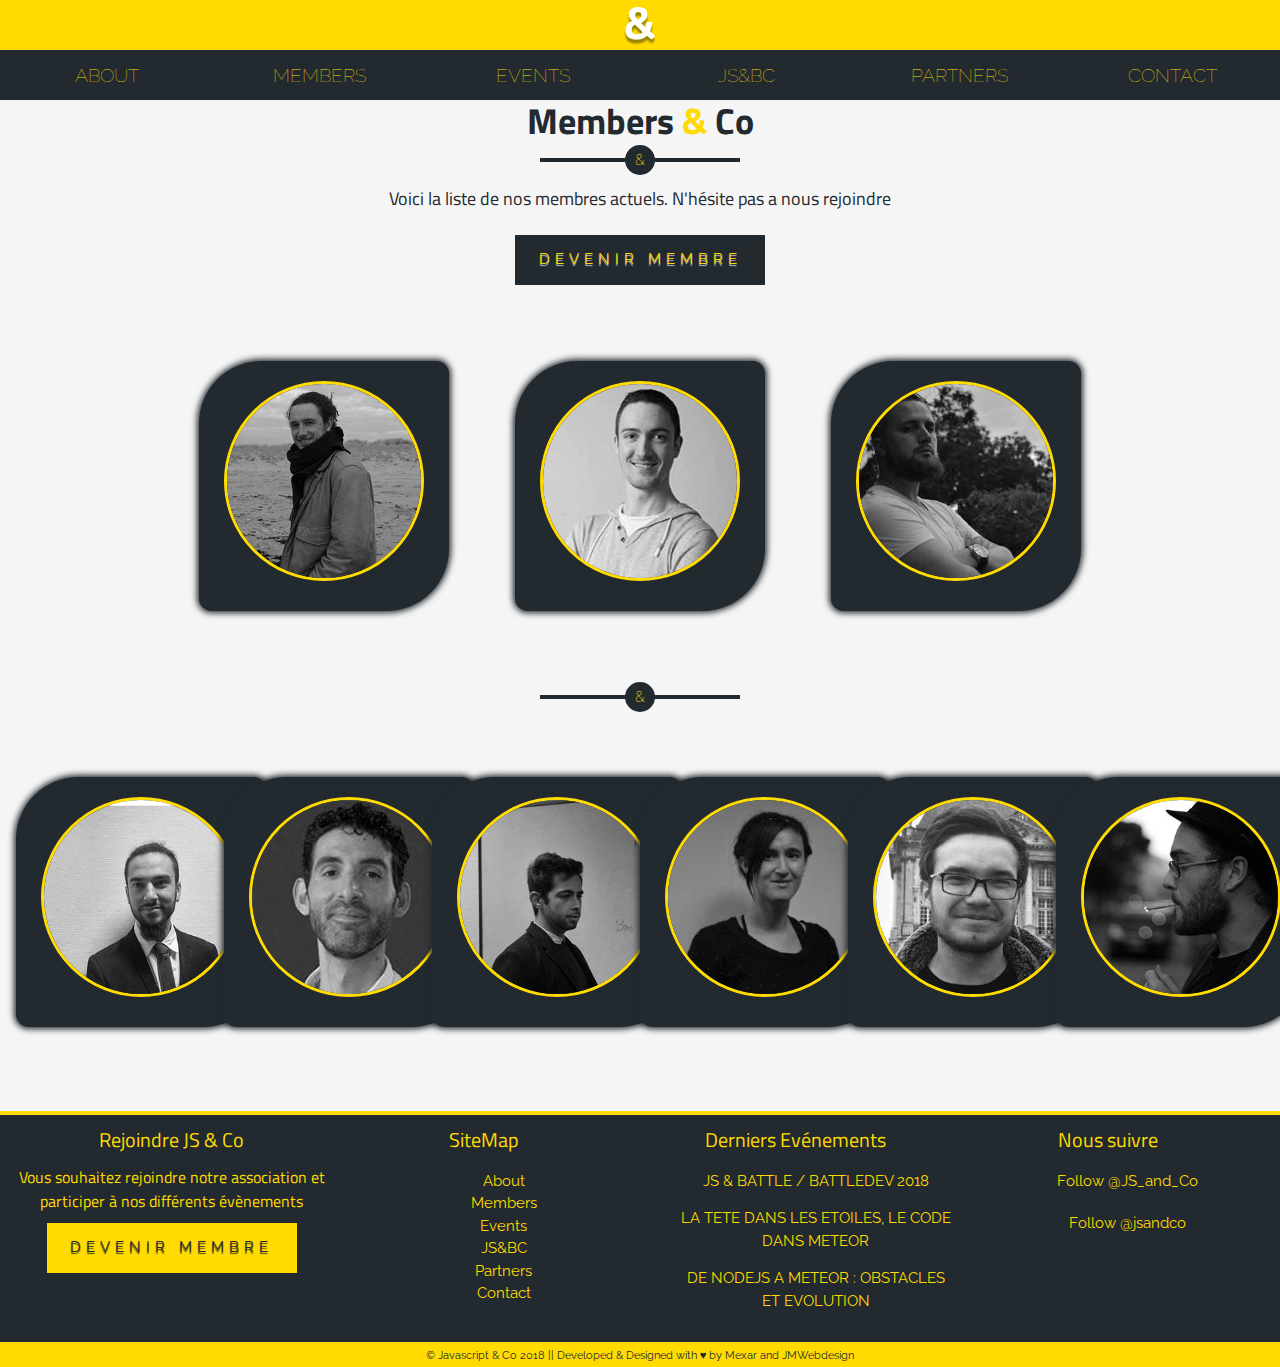
==== commit 358b8ea3: "Finalisation contenu site" ====
--- a/assets/pages/members.html
+++ b/assets/pages/members.html
@@ -10,14 +10,14 @@
     <meta charset="utf-8">
     <meta http-equiv="X-UA-Compatible" content="IE=edge">
     <title>Javascript & Co || Association de développeurs et d'entrepreneurs</title>
-    <meta name="description" content="JS&Co. Nous sommes avant tout un réseau de développeurs et d'entrepreneurs réunis autour des nouvelles technologies du JavaScript.">
+    <meta name="description" content="JS&amp;Co. Nous sommes avant tout un réseau de développeurs et d'entrepreneurs réunis autour des nouvelles technologies du JavaScript.">
+    <meta name="author" content="Mexar, JérômeMouly">
     <meta name="viewport" content="width=device-width, initial-scale=1">
-    <link rel="icon" href="../img/favicon.ico" />
-    <link rel="stylesheet" href="https://cdnjs.cloudflare.com/ajax/libs/font-awesome/4.7.0/css/font-awesome.min.css">
-    <link rel="stylesheet" href="https://www.w3schools.com/w3css/4/w3.css">
-    <link rel="stylesheet" href="../css/style.css">
-    <link rel="stylesheet" href="../css/responsive.css">
+    <link rel="stylesheet" href="../css/w3.css">
+    <link rel="stylesheet" href="../css/main.css">
     <link rel="stylesheet" href="../css/animation.css">
+    <link rel="stylesheet" href="../css/reponsive.css">
+
 </head>
 
 <body>
@@ -135,16 +135,14 @@
     </div>
 
     <!-- TOPBAR -->
-    <div id="topBar" class="w3-row">
-        <div class="w3-content w3-container">
-            <div class="w3-center">
-                <a href="../../index.html" style="cursor:pointer"><img src="../img/esperluette.png" alt="Logo Esperluette JS&Co" class="logo-topbar lazyload"></a>
-            </div>
+    <div id="topBar" class="w3-row topbar">
+        <div class="w3-center">
+            <a href="../../index.html" class="home-link">&amp;</a>
         </div>
     </div>
 
     <!-- NAVIGATION -->
-    <div id="first-menu" class="w3-top">
+    <div id="firstMenu" class="w3-top">
         <div class="w3-bar w3-center navbar">
             <a href="../../index.html#about" class="w3-bar-item w3-button w3-hide-small menu-link" style="width:16.66%">About</a>
             <a href="../../index.html#members" class="w3-bar-item w3-button w3-hide-small menu-link" style="width:16.66%">Members</a>
@@ -181,7 +179,7 @@
                 <div class="w3-third" style="padding-bottom:20px">
                     <aside class="members-card-page">
                         <header class="members-view-page">
-                            <img src="../img/francois-small.jpg" alt="Photo de François AUBEUT-GERVAISE" class="members-img-page lazyload">
+                            <img src="../images/francois-small.jpg" alt="Photo de François AUBEUT-GERVAISE" aria-label="Photo de François AUBEUT-GERVAISE" class="members-img-page lazyload">
                             <h1 class="members-name-page">François AUBEUT-GERVAISE</h1>
                             <h2 class="members-function-page">Président</h2>
                         </header>
@@ -197,10 +195,10 @@
                 <div class="w3-third" style="padding-bottom:20px">
                     <aside class="members-card-page">
                         <header class="members-view-page">
-                            <img src="../img/jimmy-small.jpg" alt="Photo de Jérémy SIMONKLEIN-ANGELY" class="members-img-page lazyload">
+                            <img src="../images/jimmy-small.jpg" alt="Photo de Jérémy SIMONKLEIN-ANGELY" aria-label="Photo de Jérémy SIMONKLEIN-ANGELY" class="members-img-page lazyload">
                             <h1 class="members-name-page">Jérémy SIMONKLEIN-ANGELY</h1>
                             <h2 class="members-function-page">Secrétaire</h2>
-                            <p class="members-function-page"><img src="../img/favicon.ico" alt="Logo JS&Co" class="members-founder w3-circle lazyload"> Co-Fondateur</p>
+                            <p class="members-function-page"><img src="../images/favicon.ico" alt="Logo JS&Co" aria-label="Logo JS&Co" class="members-founder w3-circle lazyload"> Co-Fondateur</p>
                         </header>
                         <div class="members-profile-page" style="text-align:left">
                             <p style="text-align:left">Développeur Web & App</p>
@@ -214,10 +212,10 @@
                 <div class="w3-third" style="padding-bottom:20px">
                     <aside class="members-card-page">
                         <header class="members-view-page">
-                            <img src="../img/thibault-small.jpg" alt="Photo de Thibaut LEFORT" class="members-img-page lazyload">
+                            <img src="../images/thibault-small.jpg" alt="Photo de Thibaut LEFORT" aria-label="Photo de Thibaut LEFORT" class="members-img-page lazyload">
                             <h1 class="members-name-page">Thibaut LEFORT</h1>
                             <h2 class="members-function-page">Trésorier</h2>
-                            <p class="members-function-page"><img src="../img/favicon.ico" alt="Logo JS&Co" class="members-founder w3-circle lazyload"> Fondateur</p>
+                            <p class="members-function-page"><img src="../images/favicon.ico" alt="Logo JS&Co" aria-label="Logo JS&Co" class="members-founder w3-circle lazyload"> Fondateur</p>
                             <div class="members-profile-page" style="text-align:left">
                                 <p style="text-align:left">Commercial</p>
                                 <p>#COMMERCE - #AFFILIATION - #CRYPTO-MONNAIE</p>
@@ -238,9 +236,9 @@
                 <div class="w3-col s12 m2 l2" style="padding-bottom:20px">
                     <aside class="members-card-page">
                         <header class="members-view-page">
-                            <img src="../img/david-small.jpg" alt="Photo de David PANART" class="members-img-page">
+                            <img src="../images/david-small.jpg" alt="Photo de David PANART" aria-label="Photo de David PANART" class="members-img-page">
                             <h1 class="members-name-page">David PANART</h1>
-                            <p class="members-function-page"><img src="../img/favicon.ico" alt="Logo JS&Co" class="members-founder w3-circle lazyload"> Co-Fondateur</p>
+                            <p class="members-function-page"><img src="../images/favicon.ico" alt="Logo JS&Co" aria-label="Logo JS&Co" class="members-founder w3-circle lazyload"> Co-Fondateur</p>
                         </header>
                         <div class="members-profile-page" style="text-align:left">
                             <p style="text-align:left">Développeur Web & App</p>
@@ -254,9 +252,9 @@
                 <div class="w3-col s12 m2 l2" style="padding-bottom:20px">
                     <aside class="members-card-page">
                         <header class="members-view-page">
-                            <img src="../img/jerome-small.jpg" alt="Photo de Jérôme MOULY" class="members-img-page lazyload">
+                            <img src="../images/jerome-small.jpg" alt="Photo de Jérôme MOULY" aria-label="Photo de Jérôme MOULY" class="members-img-page lazyload">
                             <h1 class="members-name-page">Jérôme MOULY</h1>
-                            <p class="members-function-page"><img src="../img/favicon.ico" alt="Logo JS&Co" class="members-founder w3-circle lazyload"> Co-Fondateur</p>
+                            <p class="members-function-page"><img src="../images/favicon.ico" alt="Logo JS&Co" aria-label="Logo JS&Co" class="members-founder w3-circle lazyload"> Co-Fondateur</p>
                         </header>
                         <div class="members-profile-page" style="text-align:left">
                             <p style="text-align:left">Webdesigner</p>
@@ -270,7 +268,7 @@
                 <div class="w3-col s12 m2 l2" style="padding-bottom:20px">
                     <aside class="members-card-page">
                         <header class="members-view-page">
-                            <img src="../img/simon-small.jpg" alt="Photo de Simon FAUX" class="members-img-page lazyload">
+                            <img src="../images/simon-small.jpg" alt="Photo de Simon FAUX" aria-label="Photo de Simon FAUX" class="members-img-page lazyload">
                             <h1 class="members-name-page">Simon FAUX</h1>
                         </header>
                         <div class="members-profile-page" style="text-align:left">
@@ -285,7 +283,7 @@
                 <div class="w3-col s12 m2 l2" style="padding-bottom:20px">
                     <aside class="members-card-page">
                         <header class="members-view-page">
-                            <img src="../img/lea-small.jpg" alt="Photo de Léa SEMIRAMOTH" class="members-img-page lazyload">
+                            <img src="../images/lea-small.jpg" alt="Photo de Léa SEMIRAMOTH" aria-label="Photo de Léa SEMIRAMOTH" class="members-img-page lazyload">
                             <h1 class="members-name-page">Léa SEMIRAMOTH</h1>
                         </header>
                         <div class="members-profile-page" style="text-align:left">
@@ -300,9 +298,9 @@
                 <div class="w3-col s12 m2 l2" style="padding-bottom:20px">
                     <aside class="members-card-page">
                         <header class="members-view-page">
-                            <img src="../img/florian-small.jpg" alt="Photo de Florian BELLAZOUZ" class="members-img-page lazyload">
+                            <img src="../images/florian-small.jpg" alt="Photo de Florian BELLAZOUZ" aria-label="Photo de Florian BELLAZOUZ" class="members-img-page lazyload">
                             <h1 class="members-name-page">Florian BELLAZOUZ</h1>
-                            <p class="members-function-page"><img src="../img/favicon.ico" alt="Logo JS&Co" class="members-founder w3-circle lazyload"> Co-Fondateur</p>
+                            <p class="members-function-page"><img src="../images/favicon.ico" alt="Logo JS&Co" aria-label="Logo JS&Co" class="members-founder w3-circle lazyload"> Co-Fondateur</p>
                         </header>
                         <div class="members-profile-page" style="text-align:left">
                             <p style="text-align:left">Développeur Web & App</p>
@@ -316,7 +314,7 @@
                 <div class="w3-col s12 m2 l2" style="padding-bottom:20px">
                     <aside class="members-card-page">
                         <header class="members-view-page">
-                            <img src="../img/olivier-small.jpg" alt="Photo de Olivier MANGIN" class="members-img-page lazyload">
+                            <img src="../images/olivier-small.jpg" alt="Photo de Olivier MANGIN" aria-label="Photo de Olivier MANGIN" class="members-img-page lazyload">
                             <h1 class="members-name-page">Olivier MANGIN</h1>
                         </header>
                         <div class="members-profile-page" style="text-align:left">
@@ -363,25 +361,48 @@
                     <li class="footer-last-events" style="padding-bottom:15px"><a href="https://www.meetup.com/fr-FR/JavaScript-and-Co/events/252191176/">DE NODEJS A METEOR : OBSTACLES ET EVOLUTION</a></li>
                 </ul>
             </div>
-            <div class="w3-quarter">
-                <div class="twitter-block">
-                    <a class="twitter-timeline" data-lang="fr" data-height="200" data-theme="dark" href="https://twitter.com/JS_and_Co?ref_src=twsrc%5Etfw">Tweets
-                        by JS_and_Co</a>
-                    <script async src="https://platform.twitter.com/widgets.js" charset="utf-8"></script>
-                </div>
+            <div class="w3-quarter w3-center">
+                <h4 class="follow">Nous suivre</h4>
+                <ul>
+                    <li style="padding-bottom:5px">
+                        <a href="https://twitter.com/JS_and_Co?ref_src=twsrc%5Etfw" class="twitter-follow-button" data-size="large" data-lang="fr" data-dnt="true" data-show-count="false">Follow @JS_and_Co</a>
+                        <script async src="https://platform.twitter.com/widgets.js" charset="utf-8"></script>
+                    </li>
+                    <li style="padding-bottom:10px">
+                        <div class="fb-like" data-href="https://www.facebook.com/js.and.co.association/" data-layout="button" data-action="like" data-size="large" data-show-faces="false" data-share="true"></div>
+                    </li>
+                    <li style="padding-bottom:5px">
+                        <div class="g-ytsubscribe" data-channelid="UCjxZWyxGIR3Yx8Lb1Sc-ukA" data-layout="default" data-count="hidden"></div>
+                    </li>
+                    <li style="padding-bottom:10px">
+                        <a class="github-button" href="https://github.com/jsandco" data-size="large" aria-label="Follow @jsandco on GitHub">Follow @jsandco</a>
+                    </li>
+                </ul>
             </div>
         </div>
         <div class="subfooter-section">
             <div class="w3-content w3-container w3-center subfooter">
-                <p class="subfooter-text">&copy; Javascript & Co 2018 || Developed & Designed with
-                    <3 by Mexar and JMWebdesign</p>
+                <p class="subfooter-text">&copy; Javascript & Co 2018 || Developed & Designed with &hearts; by Mexar and JMWebdesign</p>
             </div>
         </div>
     </footer>
 
-    <script src="lazysizes.min.js" async=""></script>
-    <script src="https://www.w3schools.com/lib/w3.js" async defer></script>
+    <script src="../js/lazysizes.min..js" async defer></script>
+    <script src="../js/w3.js" async defer></script>
     <script src="../js/app.js" async defer></script>
+    <div id="fb-root"></div>
+    <script>
+        (function(d, s, id) {
+            var js, fjs = d.getElementsByTagName(s)[0];
+            if (d.getElementById(id)) return;
+            js = d.createElement(s);
+            js.id = id;
+            js.src = 'https://connect.facebook.net/fr_FR/sdk.js#xfbml=1&version=v3.2';
+            fjs.parentNode.insertBefore(js, fjs);
+        }(document, 'script', 'facebook-jssdk'));
+    </script>
+    <script src="https://apis.google.com/js/platform.js"></script>
+    <script async defer src="https://buttons.github.io/buttons.js"></script>
 </body>
 
 </html>--- a/assets/css/main.css
+++ b/assets/css/main.css
@@ -0,0 +1,1078 @@
+@import url('https://fonts.googleapis.com/css?family=Raleway:100,200,300,400,500,600,700,800,900|Titillium+Web:200,300,400,600,700,900');
+html {
+    scroll-behavior: smooth;
+}
+
+body {
+    margin: 0;
+    padding: 0;
+    font-family: 'Raleway', sans-serif;
+    background-color: #F8FAFC;
+    color: #22292F;
+}
+
+a {
+    text-decoration: none
+}
+
+ul,
+li {
+    list-style: none;
+}
+
+h1,
+h2,
+h3,
+h4,
+h5,
+h6 {
+    font-family: 'Titillium Web', sans-serif;
+}
+
+section {
+    width: 100%;
+    height: auto;
+}
+
+.title-section {
+    padding-top: 84px;
+    font-weight: bold;
+}
+
+.esperluette,
+.esperluette-members {
+    color: #FFDB00;
+}
+
+.esperluette-hero,
+.esperluette-contact,
+.dollars {
+    color: #FFF;
+}
+
+.esperluette-bar {
+    width: 200px;
+    height: 4px;
+    background-color: #22292F;
+    margin: 0 auto;
+}
+
+.esperluette-circle {
+    content: '&';
+    width: 30px;
+    height: 30px;
+    border-radius: 50%;
+    background-color: #22292F;
+    color: #FFDB00;
+    margin: 0 auto;
+    margin-top: -17px;
+}
+
+.esperluette-incircle {
+    line-height: 30px;
+    font-weight: 200;
+}
+
+.esperluette-bar2 {
+    width: 200px;
+    height: 4px;
+    background-color: #FFDB00;
+    margin: 0 auto;
+}
+
+.esperluette-circle2 {
+    content: '&';
+    width: 30px;
+    height: 30px;
+    border-radius: 50%;
+    background-color: #FFDB00;
+    color: #22292F;
+    margin: 0 auto;
+    margin-top: -17px;
+}
+
+.esperluette-incircle2 {
+    line-height: 30px;
+    font-weight: 200;
+}
+
+
+/* ----- TOPBAR ----- */
+
+#topBar {
+    position: fixed;
+    top: 0;
+    width: 100%;
+    height: 50px;
+    line-height: 45px;
+    background-color: #FFDB00;
+    color: #FFFFFF;
+    font-family: 'Titillium Web', sans-serif;
+    font-size: 3rem;
+    font-weight: bolder;
+    text-shadow: 0 4px 2px rgba(0, 0, 0, 0.4);
+    z-index: 2;
+}
+
+
+/* ----- NAVIGATION ----- */
+
+#firstMenu {
+    top: 50px !important;
+    position: fixed;
+    width: 100%;
+    height: 50px;
+    line-height: 35px;
+    background-color: #22292F;
+    color: #FFDB00;
+    font-size: 1.25rem;
+    font-weight: 100;
+    text-transform: uppercase;
+}
+
+#navBar {
+    top: 50px !important;
+    position: fixed;
+    width: 100%;
+    height: 50px;
+    line-height: 35px;
+    background-color: #22292F;
+    color: #FFDB00;
+    font-size: 1.25rem;
+    font-weight: 100;
+    text-transform: uppercase;
+}
+
+.menu-link:hover {
+    height: 50px;
+    transition: 1s;
+    color: #22292F;
+    background-color: #FFDB00 !important;
+    border: 2px solid #22292F;
+    font-weight: 400;
+    letter-spacing: 10px;
+    transform: scale(1.1);
+    z-index: 10;
+}
+
+.burger-menu {
+    color: #FFDB00;
+}
+
+.burger-menu:hover {
+    background-color: #FFDB00 !important;
+    color: #22292F !important;
+    border-top: 2px solid #22292F;
+}
+
+
+/* ----- FOOTER ----- */
+
+#footer {
+    bottom: 0;
+    background-color: #22292F;
+    color: #FFDB00;
+    border-top: 4px solid #FFDB00;
+}
+
+.footer-last-events:hover {
+    transform: scale(1.2);
+    transition: 0.5s;
+}
+
+.subfooter-section {
+    background-color: #ffdb00;
+    color: #22292F;
+    width: 100%;
+    height: 25px;
+}
+
+.subfooter {
+    font-size: 0.75em;
+    line-height: 2px;
+}
+
+.twitter-block {
+    width: 100%;
+    height: 200px;
+}
+
+.become-members-btn-section {
+    position: relative;
+    padding-top: 50px;
+}
+
+.become-members-btn {
+    width: 250px;
+    height: 50px;
+    text-transform: uppercase;
+    text-decoration: none;
+    background-color: #22292F;
+    color: #22292F;
+    border: 2px solid #FFDB00;
+    padding: 8px 10px;
+    text-align: center;
+    display: inline-block;
+    letter-spacing: 5px;
+    position: absolute;
+    top: 50%;
+    left: 50%;
+    transform: translate(-50%, -50%);
+    overflow: hidden;
+    text-shadow: 0 2px 1px rgba(0, 0, 0, 0.7);
+}
+
+.become-members-btn:hover {
+    color: #FFF;
+    text-shadow: 0 2px 1px rgba(0, 0, 0, 0.7);
+}
+
+.become-members-btn:before {
+    content: '';
+    width: 100%;
+    height: 50%;
+    position: absolute;
+    top: 0;
+    left: 0;
+    background-color: #FFDB00;
+    z-index: -1;
+    transition: 0.3s;
+}
+
+.become-members-btn:hover:before {
+    top: -50%;
+}
+
+.become-members-btn:after {
+    content: '';
+    width: 100%;
+    height: 50%;
+    position: absolute;
+    bottom: 0;
+    left: 0;
+    background-color: #FFDB00;
+    z-index: -1;
+    transition: 0.3s;
+}
+
+.become-members-btn:hover:after {
+    bottom: -50%;
+}
+
+
+/* ----- HERO ----- */
+
+#hero {
+    font-family: 'Titillium Web', sans-serif;
+    background-color: #FFDB00;
+    color: #22292F;
+    width: 100%;
+    height: 100vh;
+    border-bottom: 4px solid #22292F;
+}
+
+.hero-container {
+    position: absolute;
+    margin-top: 25%;
+    transform: translateY(-50%);
+    width: 100%;
+    text-align: center;
+}
+
+.text {
+    position: relative;
+    display: block;
+    line-height: .75;
+    text-shadow: 0 8px 4px rgba(0, 0, 0, 0.4);
+    letter-spacing: -10px;
+}
+
+.hero-textBlock1 {
+    z-index: 3;
+    font-weight: bold;
+    font-size: 10em;
+    background-color: #FFDB00;
+    transform: skewY(-5deg);
+}
+
+.hero-textBlock2 {
+    height: 50px;
+    z-index: 2;
+    font-weight: 100;
+    font-size: 1.5em;
+    letter-spacing: 12px;
+    background-color: #22292F;
+    color: #FFF;
+    padding-left: 12px;
+    line-height: 2.2em;
+    transform: skewY(-5deg);
+}
+
+.hero-textBlock3,
+.hero-textBlock5 {
+    height: 80px;
+    line-height: 80px;
+    z-index: 1;
+    font-weight: 400;
+    font-size: 5em;
+    letter-spacing: 10px;
+    background-color: #FFDB00;
+    transform: skewY(-5deg);
+}
+
+.hero-textBlock4 {
+    height: 80px;
+    line-height: 80px;
+    z-index: 1;
+    font-weight: 400;
+    font-size: 5em;
+    letter-spacing: 10px;
+    background-color: #22292F;
+    color: #FFDB00;
+    transform: skewY(-5deg);
+}
+
+
+/* ----- ABOUT ----- */
+
+#about {
+    background-color: #f5f5f5;
+    border-bottom: 4px solid #FFDB00;
+    padding-bottom: 42px;
+}
+
+.block-title-section {
+    padding-bottom: 60px;
+}
+
+.about-img {
+    width: 100px;
+    height: auto;
+    border: 3px solid #FFDB00;
+    border-radius: 50%;
+}
+
+.about-title {
+    font-weight: bold;
+}
+
+.about-text {
+    text-align: justify;
+}
+
+
+/* ----- MEMBERS ----- */
+
+#members {
+    width: 100%;
+    height: auto;
+    background-color: #22292F;
+    color: #FFDB00;
+}
+
+.members-block-section {
+    padding-bottom: 15px;
+}
+
+.members-card {
+    background-color: #FFDB00;
+    color: #22292F;
+}
+
+.members-img {
+    border: 4px solid #FFDB00;
+}
+
+.members-function {
+    color: #22292F;
+    font-family: 'Raleway', sans-serif;
+    font-weight: 200;
+    text-transform: uppercase;
+    letter-spacing: 5px;
+    padding-top: 10px;
+}
+
+.members-btn-section {
+    padding-top: 80px;
+    padding-bottom: 100px;
+    position: relative;
+}
+
+.members-btn {
+    font-weight: 400;
+    text-transform: uppercase;
+    text-decoration: none;
+    background-color: #22292F;
+    color: #22292F;
+    padding: 8px 10px;
+    text-align: center;
+    display: inline-block;
+    letter-spacing: 5px;
+    position: absolute;
+    transform: translate(-50%, -50%);
+    overflow: hidden;
+    border: 4px solid #FFDB00;
+    text-shadow: 0 2px 1px rgba(0, 0, 0, 0.7);
+}
+
+.members-btn:before {
+    content: '';
+    width: 100%;
+    height: 50%;
+    position: absolute;
+    top: 0;
+    left: 0;
+    background-color: #FFDB00;
+    z-index: -1;
+    transition: 0.3s;
+}
+
+.members-btn:hover:before {
+    top: -50%;
+}
+
+.members-btn:hover {
+    color: #FFF;
+}
+
+.members-btn:after {
+    content: '';
+    width: 100%;
+    height: 50%;
+    position: absolute;
+    bottom: 0;
+    left: 0;
+    background-color: #FFDB00;
+    z-index: -1;
+    transition: 0.3s;
+}
+
+.members-btn:hover:after {
+    bottom: -50%;
+}
+
+.members-view .members-img {
+    border-radius: 50%;
+    margin: 20px auto;
+    display: block;
+    width: 200px;
+    border: 3px solid #22292F;
+}
+
+.members-card {
+    border-radius: 25% 5%;
+    margin: 0 auto;
+    display: block;
+    height: 250px;
+    width: 250px;
+    background: #FFDB00;
+    overflow: hidden;
+    box-shadow: 0 0 6px 2px #22292F;
+    transition: all ease 0.3s;
+}
+
+.members-card:hover {
+    border-radius: 5px;
+    height: 360px;
+    width: 315px;
+    box-shadow: 0 0 10px 4px #22292F;
+}
+
+.members-card:hover .members-view .members-img {
+    animation: profile_image 2000ms linear both;
+    animation-delay: 0.5s;
+}
+
+.members-view .members-name {
+    position: relative;
+    text-align: center;
+    color: #22292F;
+    text-shadow: 1px 1px rgba(0, 0, 0, 0.5);
+    font-size: 25px;
+    line-height: 25px;
+    display: inline-block;
+    padding: 10px;
+    transition: all ease 0.250s;
+    border-top: 1px solid #22292F;
+    border-bottom: 1px solid #22292F;
+}
+
+.members-card:hover .members-view .members-name {
+    margin-top: 0px;
+    outline: 0 solid #FFDB00;
+    border-top: 0px solid #22292F;
+    border-bottom: 1px solid #22292F;
+}
+
+.members-view .members-function {
+    text-align: center;
+    color: #22292F;
+    text-shadow: 1px 1px rgba(0, 0, 0, 0.5);
+    font-size: 17px;
+    font-weight: normal;
+    line-height: 0px;
+    margin: 0;
+}
+
+.members-card:hover .members-profile {
+    opacity: 1;
+}
+
+.members-profile p:first-child {
+    text-align: center;
+    font-size: 16px;
+}
+
+.members-name-bottom {
+    font-size: 1.25em;
+}
+
+.members-function-bottom {
+    font-size: 1em;
+}
+
+
+/* ----- MEMBERS PAGE ----- */
+
+#members-page {
+    width: 100%;
+    height: 100%;
+    background-color: #F5F5F5;
+    color: #22292F;
+}
+
+.members-card-page {
+    background-color: #22292F;
+    color: #ffdb00 !important;
+}
+
+.members-view-page .members-img-page {
+    border-radius: 50%;
+    margin: 20px auto;
+    display: block;
+    width: 200px;
+    border: 3px solid #FFDB00;
+}
+
+.members-card-page {
+    border-radius: 25% 5%;
+    margin: 0 auto;
+    display: block;
+    height: 250px;
+    width: 250px;
+    background: #22292F;
+    overflow: hidden;
+    box-shadow: 0 0 6px 2px #22292F;
+    transition: all ease 0.3s;
+}
+
+.members-card-page:hover {
+    border-radius: 5px;
+    height: 575px;
+    width: 315px;
+    box-shadow: 0 0 10px 4px #22292F;
+}
+
+.members-card-page:hover .members-view-page .members-img-page {
+    animation: profile_image 2000ms linear both;
+    animation-delay: 0.5s;
+}
+
+.members-view-page .members-name-page {
+    position: relative;
+    text-align: center;
+    color: #FFDB00;
+    text-shadow: 1px 1px rgba(0, 0, 0, 0.5);
+    font-size: 25px;
+    line-height: 25px;
+    display: inline-block;
+    padding: 10px;
+    transition: all ease 0.250s;
+    border-top: 1px solid #FFDB00;
+    border-bottom: 1px solid #FFDB00;
+}
+
+.members-card-page:hover .members-view-page .members-name-page {
+    margin-top: 0px;
+    outline: 0 solid #FFDB00;
+    border-top: 0px solid #FFDB00;
+    border-bottom: 1px solid #FFDB00;
+}
+
+.members-view-page .members-function-page {
+    text-align: center;
+    color: #FFDB00;
+    text-shadow: 1px 1px rgba(0, 0, 0, 0.5);
+    font-size: 17px;
+    font-weight: normal;
+    line-height: 0px;
+    margin: 0;
+}
+
+.members-profile-page {
+    margin-top: 20px;
+    padding: 1px 20px 10px 20px !important;
+    transition: all linear 1.5s;
+    color: #FFDB00;
+    font-size: 14px;
+    opacity: 0;
+}
+
+.members-card-page:hover .members-profile-page {
+    opacity: 1;
+}
+
+.members-profile-page p:first-child {
+    text-align: center;
+    font-size: 16px;
+}
+
+.members-function-page {
+    color: #FFDB00;
+    font-family: 'Raleway', sans-serif;
+    font-weight: 200;
+    text-transform: uppercase;
+    letter-spacing: 5px;
+    padding-top: 10px;
+}
+
+.members-profile-page {
+    margin-top: 20px;
+    padding: 1px 20px 10px 20px !important;
+    transition: all linear 1.5s;
+    color: #FFDB00;
+    font-size: 14px;
+    opacity: 0;
+}
+
+.members-founder {
+    width: 25px;
+    height: auto;
+}
+
+.members-date-page {
+    width: 100%;
+    height: auto;
+    background-color: #FFDB00;
+    color: #22292F;
+    bottom: 0 !important;
+}
+
+.become-members-btn-section-page {
+    position: relative;
+    padding-top: 75px;
+}
+
+.become-members-btn-page {
+    width: 250px;
+    height: 50px;
+    text-transform: uppercase;
+    text-decoration: none;
+    background-color: #FFDB00;
+    color: #FFDB00;
+    border: 2px solid #22292F;
+    padding: 8px 10px;
+    text-align: center;
+    display: inline-block;
+    letter-spacing: 5px;
+    position: absolute;
+    top: 50%;
+    left: 50%;
+    transform: translate(-50%, -50%);
+    overflow: hidden;
+    text-shadow: 0 2px 1px rgba(255, 255, 255, 0.7);
+}
+
+.become-members-btn-page:hover {
+    color: #22292F;
+    text-shadow: 0 2px 1px rgba(0, 0, 0, 0.7);
+}
+
+.become-members-btn-page:before {
+    content: '';
+    width: 100%;
+    height: 50%;
+    position: absolute;
+    top: 0;
+    left: 0;
+    background-color: #22292F;
+    z-index: -1;
+    transition: 0.3s;
+}
+
+.become-members-btn-page:hover:before {
+    top: -50%;
+}
+
+.become-members-btn-page:after {
+    content: '';
+    width: 100%;
+    height: 50%;
+    position: absolute;
+    bottom: 0;
+    left: 0;
+    background-color: #22292F;
+    z-index: -1;
+    transition: 0.3s;
+}
+
+.become-members-btn-page:hover:after {
+    bottom: -50%;
+}
+
+
+/* ----- EVENTS----- */
+
+#events {
+    background-color: #f5f5f5;
+}
+
+.events-text {
+    text-align: justify;
+    padding-left: 10px;
+    padding-right: 10px;
+}
+
+.event-link:hover {
+    color: #FFDB00;
+    transition: .7s;
+    transform: scale(1.2);
+}
+
+.meetup-text {
+    text-align: justify;
+}
+
+.event-card-block {
+    position: relative;
+    width: 310px;
+    height: 400px;
+    background: #000;
+    padding-right: 5px;
+    margin-right: 5px;
+    margin-bottom: 10px;
+}
+
+.event-card-block .event-img-block {
+    position: absolute;
+    width: 100%;
+    height: 100%;
+    overflow: hidden;
+}
+
+.event-card-block .event-img-block .event-img {
+    width: 100%;
+    transition: .5s;
+}
+
+.event-card-block:hover .event-img-block .event-img {
+    opacity: .5;
+    transform: translateX(30%);
+    /*100%*/
+}
+
+.event-card-block .event-details {
+    top: 0;
+    left: 0;
+    width: 85%;
+    /*100%*/
+    height: 100%;
+    background: #FFDB00;
+    border: 2px solid #22292F;
+    transition: .5s;
+    transform-origin: left;
+    transform: perspective(2000px) rotateY(-90deg);
+}
+
+.event-card-block:hover .event-details {
+    transform: perspective(2000px) rotateY(0deg);
+}
+
+.event-card-block .event-details .event-text-block {
+    padding: 20px;
+    text-align: center;
+    background: #fff;
+    position: absolute;
+    top: 50%;
+    transform: translateY(-50%);
+}
+
+.event-card-block .event-details .event-text-block h1 {
+    margin: 0;
+    padding: 0;
+    color: #ff3636;
+    line-height: 20px;
+    font-size: 20px;
+    text-transform: uppercase;
+}
+
+.event-card-block .event-details .event-text-block h1 span {
+    font-size: 14px;
+    color: #262626;
+}
+
+.event-card-block .event-details .event-text-block p {
+    margin: 10px 0;
+    padding: 0;
+    color: #262626;
+}
+
+.event-card-block .event-details .event-text-block ul {
+    margin: 10px auto 0;
+    padding: 0;
+    display: table;
+}
+
+.event-card-block .event-details .event-text-block ul li {
+    list-style: none;
+    margin: 0 5px;
+    float: left;
+}
+
+.event-card-block .event-details .event-text-block ul li a {
+    display: block;
+    background: #262626;
+    color: #fff;
+    width: 30px;
+    height: 30px;
+    line-height: 30px;
+    text-align: center;
+    transform: .5s;
+}
+
+.event-card-block .event-details .event-text-block ul li a:hover {
+    background: #ff3636;
+}
+
+.event-btn-section {
+    padding-bottom: 50px;
+    position: relative;
+}
+
+.event-btn {
+    font-weight: 400;
+    text-transform: uppercase;
+    text-decoration: none;
+    background-color: #22292F;
+    color: #22292F;
+    padding: 8px 10px;
+    text-align: center;
+    display: inline-block;
+    letter-spacing: 5px;
+    position: absolute;
+    transform: translate(-50%, -50%);
+    overflow: hidden;
+    border: 4px solid #22292F;
+    text-shadow: 0 2px 1px rgba(0, 0, 0, 0.7);
+}
+
+.event-btn:before {
+    content: '';
+    width: 100%;
+    height: 50%;
+    position: absolute;
+    top: 0;
+    left: 0;
+    background-color: #FFDB00;
+    z-index: -1;
+    transition: 0.3s;
+}
+
+.event-btn:hover:before {
+    top: -50%;
+}
+
+.event-btn:hover {
+    color: #FFF;
+}
+
+.event-btn:after {
+    content: '';
+    width: 100%;
+    height: 50%;
+    position: absolute;
+    bottom: 0;
+    left: 0;
+    background-color: #FFDB00;
+    z-index: -1;
+    transition: 0.3s;
+}
+
+.event-btn:hover:after {
+    bottom: -50%;
+}
+
+
+/* ----- JSBC ----- */
+
+#jsbc {
+    background-color: #22292F;
+    color: #FFDB00;
+}
+
+.jsbc-block-section {
+    text-align: justify;
+}
+
+hr.jsbc-separator {
+    border-top: 1px solid #ffdb00;
+    width: 75%;
+}
+
+.jsbc-img {
+    width: 100px;
+    height: auto;
+    border: 4px solid #FFDB00;
+    border-radius: 50%;
+}
+
+.jsbc-text {
+    text-align: justify;
+}
+
+
+/* ----- PARTNERS ----- */
+
+.partners-block {
+    padding-bottom: 20px;
+}
+
+
+/* ----- CONTACT ----- */
+
+#contact {
+    background-color: #22292F;
+    color: #FFDB00;
+}
+
+.contact-maps {
+    border-top: 4px solid #FFDB00;
+    margin-bottom: -6px;
+}
+
+.arobase-contact {
+    color: #FFF;
+}
+
+.block-social {
+    position: relative;
+    top: 20%;
+    left: 20%;
+    transform: translate(-20%, -20%);
+}
+
+.block-social,
+.link-social {
+    position: relative;
+    margin: 0;
+    padding: 0;
+    width: 120px;
+    height: 120px;
+    line-height: 120px;
+    font-size: 60px;
+}
+
+.block-social .list-social .link-social {
+    position: absolute;
+    text-align: center;
+    text-decoration: none;
+    margin: 0 10px;
+    transition: 0.5s;
+}
+
+.block-social .list-social .link-social span {
+    position: absolute;
+    transition: transform 0.5s;
+}
+
+.block-social .list-social .link-social span:nth-child(1),
+.block-social .list-social .link-social span:nth-child(3) {
+    width: 100%;
+    height: 2px;
+    background-color: #FFDB00;
+}
+
+.block-social .list-social .link-social span:nth-child(1) {
+    top: 0;
+    left: 0;
+    transform-origin: right;
+}
+
+.block-social .list-social .link-social:hover span:nth-child(1) {
+    transform: scaleX(0);
+    transform-origin: left;
+    transition: transform 0.5s;
+}
+
+.block-social .list-social .link-social span:nth-child(3) {
+    bottom: 0;
+    left: 0;
+    transform-origin: left;
+}
+
+.block-social .list-social .link-social:hover span:nth-child(3) {
+    transform: scaleX(0);
+    transform-origin: right;
+    transition: transform 0.5s;
+}
+
+.block-social .list-social .link-social span:nth-child(2),
+.block-social .list-social .link-social span:nth-child(4) {
+    width: 2px;
+    height: 100%;
+    background-color: #FFDB00;
+}
+
+.block-social .list-social .link-social span:nth-child(2) {
+    top: 0;
+    left: 0;
+    transform: scaleY(0);
+    transform-origin: bottom;
+}
+
+.block-social .list-social .link-social:hover span:nth-child(2) {
+    transform: scaleY(1);
+    transform-origin: top;
+    transition: transform 0.5s;
+}
+
+.block-social .list-social .link-social span:nth-child(4) {
+    top: 0;
+    right: 0;
+    transform: scaleY(0);
+    transform-origin: top;
+}
+
+.block-social .list-social .link-social:hover span:nth-child(4) {
+    transform: scaleY(1);
+    transform-origin: bottom;
+    transition: transform 0.5s;
+}
+
+.contact-meetup:hover {
+    color: #e0393e;
+}
+
+.contact-twitter:hover {
+    color: #1da1f2;
+}
+
+.contact-facebook:hover {
+    color: #3b5998;
+}
+
+.contact-youtube:hover {
+    color: #ff0000;
+}
+
+.contact-github:hover {
+    color: #F5F5F5;
+}
+
+.contact-social-mail {
+    font-weight: bold;
+    font-size: 1.75rem;
+    letter-spacing: 5px;
+    text-transform: uppercase;
+    font-family: 'Titillium Web', sans-serif;
+}--- a/assets/css/animation.css
+++ b/assets/css/animation.css
@@ -1,8 +1,8 @@
 /* ----- HERO Animation ----- */
 
 .hero-title-expand {
-    -webkit-animation: tracking-in-expand 1.25s cubic-bezier(0.550, 0.085, 0.680, 0.530) both;
-    animation: tracking-in-expand 1.25s cubic-bezier(0.550, 0.085, 0.680, 0.530) both;
+    -webkit-animation: tracking-in-expand 1.50s cubic-bezier(0.550, 0.085, 0.680, 0.530) both;
+    animation: tracking-in-expand 1.50s cubic-bezier(0.550, 0.085, 0.680, 0.530) both;
 }
 
 @-webkit-keyframes tracking-in-expand {
@@ -10,11 +10,9 @@
         letter-spacing: -0.5em;
         opacity: 0;
     }
-
     40% {
         opacity: 0.6;
     }
-
     100% {
         opacity: 1;
     }
@@ -25,221 +23,56 @@
         letter-spacing: -0.5em;
         opacity: 0;
     }
-
     40% {
         opacity: 0.6;
     }
-
     100% {
         opacity: 1;
     }
 }
+
+.text-focus-in {
+    -webkit-animation: text-focus-in 1.75s ease-in 0.75s both;
+    animation: text-focus-in 1.75s ease-in 0.75s both;
+}
+
+@-webkit-keyframes text-focus-in {
+    0% {
+        -webkit-filter: blur(10px);
+        filter: blur(10px);
+        opacity: 0;
+    }
+    100% {
+        -webkit-filter: blur(0px);
+        filter: blur(0px);
+        opacity: 1;
+    }
+}
+
+@keyframes text-focus-in {
+    0% {
+        -webkit-filter: blur(10px);
+        filter: blur(10px);
+        opacity: 0;
+    }
+    100% {
+        -webkit-filter: blur(0px);
+        filter: blur(0px);
+        opacity: 1;
+    }
+}
+
+
 /* ----- END HERO Animation ----- */
-
 
 
 /* ----- ABOUT Animation ----- */
 
 .about-block:hover {
-    -webkit-transform: scale(1.15);
-    -ms-transform: scale(1.15);
+    -webkit-transform: scale(1.10);
+    -ms-transform: scale(1.10);
     transform: scale(1.15);
     background-color: #FFDB00;
     box-shadow: 0 8px 4px rgba(0, 0, 0, 0.5);
     transition: 1s;
-}
-
-
-/* ----- Animation Members Card ----- */
-
-@keyframes profile_image {
-    0% {
-        transform: matrix3d(1, 0, 0, 0, 0, 1, 0, 0, 0, 0, 1, 0, 0, 0, 0, 1);
-    }
-
-    3.4% {
-        transform: matrix3d(1.032, 0, 0, 0, 0, 1.041, 0, 0, 0, 0, 1, 0, 0, 0, 0, 1);
-    }
-
-    4.7% {
-        transform: matrix3d(1.045, 0, 0, 0, 0, 1.06, 0, 0, 0, 0, 1, 0, 0, 0, 0, 1);
-    }
-
-    6.81% {
-        transform: matrix3d(1.066, 0, 0, 0, 0, 1.089, 0, 0, 0, 0, 1, 0, 0, 0, 0, 1);
-    }
-
-    9.41% {
-        transform: matrix3d(1.088, 0, 0, 0, 0, 1.117, 0, 0, 0, 0, 1, 0, 0, 0, 0, 1);
-    }
-
-    10.21% {
-        transform: matrix3d(1.094, 0, 0, 0, 0, 1.123, 0, 0, 0, 0, 1, 0, 0, 0, 0, 1);
-    }
-
-    13.61% {
-        transform: matrix3d(1.112, 0, 0, 0, 0, 1.133, 0, 0, 0, 0, 1, 0, 0, 0, 0, 1);
-    }
-
-    14.11% {
-        transform: matrix3d(1.114, 0, 0, 0, 0, 1.133, 0, 0, 0, 0, 1, 0, 0, 0, 0, 1);
-    }
-
-    17.52% {
-        transform: matrix3d(1.121, 0, 0, 0, 0, 1.124, 0, 0, 0, 0, 1, 0, 0, 0, 0, 1);
-    }
-
-    18.72% {
-        transform: matrix3d(1.121, 0, 0, 0, 0, 1.119, 0, 0, 0, 0, 1, 0, 0, 0, 0, 1);
-    }
-
-    21.32% {
-        transform: matrix3d(1.12, 0, 0, 0, 0, 1.107, 0, 0, 0, 0, 1, 0, 0, 0, 0, 1);
-    }
-
-    24.32% {
-        transform: matrix3d(1.115, 0, 0, 0, 0, 1.096, 0, 0, 0, 0, 1, 0, 0, 0, 0, 1);
-    }
-
-    25.23% {
-        transform: matrix3d(1.113, 0, 0, 0, 0, 1.094, 0, 0, 0, 0, 1, 0, 0, 0, 0, 1);
-    }
-
-    29.03% {
-        transform: matrix3d(1.106, 0, 0, 0, 0, 1.09, 0, 0, 0, 0, 1, 0, 0, 0, 0, 1);
-    }
-
-    29.93% {
-        transform: matrix3d(1.105, 0, 0, 0, 0, 1.09, 0, 0, 0, 0, 1, 0, 0, 0, 0, 1);
-    }
-
-    35.54% {
-        transform: matrix3d(1.098, 0, 0, 0, 0, 1.096, 0, 0, 0, 0, 1, 0, 0, 0, 0, 1);
-    }
-
-    36.74% {
-        transform: matrix3d(1.097, 0, 0, 0, 0, 1.098, 0, 0, 0, 0, 1, 0, 0, 0, 0, 1);
-    }
-
-    41.04% {
-        transform: matrix3d(1.096, 0, 0, 0, 0, 1.102, 0, 0, 0, 0, 1, 0, 0, 0, 0, 1);
-    }
-
-    44.44% {
-        transform: matrix3d(1.097, 0, 0, 0, 0, 1.103, 0, 0, 0, 0, 1, 0, 0, 0, 0, 1);
-    }
-
-    52.15% {
-        transform: matrix3d(1.099, 0, 0, 0, 0, 1.101, 0, 0, 0, 0, 1, 0, 0, 0, 0, 1);
-    }
-
-    59.86% {
-        transform: matrix3d(1.101, 0, 0, 0, 0, 1.099, 0, 0, 0, 0, 1, 0, 0, 0, 0, 1);
-    }
-
-    63.26% {
-        transform: matrix3d(1.101, 0, 0, 0, 0, 1.099, 0, 0, 0, 0, 1, 0, 0, 0, 0, 1);
-    }
-
-    75.28% {
-        transform: matrix3d(1.1, 0, 0, 0, 0, 1.1, 0, 0, 0, 0, 1, 0, 0, 0, 0, 1);
-    }
-
-    85.49% {
-        transform: matrix3d(1.1, 0, 0, 0, 0, 1.1, 0, 0, 0, 0, 1, 0, 0, 0, 0, 1);
-    }
-
-    90.69% {
-        transform: matrix3d(1.1, 0, 0, 0, 0, 1.1, 0, 0, 0, 0, 1, 0, 0, 0, 0, 1);
-    }
-
-    100% {
-        transform: matrix3d(1.1, 0, 0, 0, 0, 1.1, 0, 0, 0, 0, 1, 0, 0, 0, 0, 1);
-    }
-}
-
-/*NAME ANIMATE */
-
-.members-card:hover .members-view .members-name {
-    animation: name_and_job 1500ms linear both;
-    animation-delay: 0.4s;
-}
-
-@keyframes name_and_job {
-    0% {
-        transform: matrix3d(1, 0, 0, 0, 0, 1, 0, 0, 0, 0, 1, 0, -300, 0, 0, 1);
-    }
-
-    1.3% {
-        transform: matrix3d(3.905, 0, 0, 0, 0, 1, 0, 0, 0, 0, 1, 0, -237.02, 0, 0, 1);
-    }
-
-    2.55% {
-        transform: matrix3d(4.554, 0, 0, 0, 0, 1, 0, 0, 0, 0, 1, 0, -182.798, 0, 0, 1);
-    }
-
-    4.1% {
-        transform: matrix3d(4.025, 0, 0, 0, 0, 1, 0, 0, 0, 0, 1, 0, -125.912, 0, 0, 1);
-    }
-
-    5.71% {
-        transform: matrix3d(3.039, 0, 0, 0, 0, 1, 0, 0, 0, 0, 1, 0, -79.596, 0, 0, 1);
-    }
-
-    8.11% {
-        transform: matrix3d(1.82, 0, 0, 0, 0, 1, 0, 0, 0, 0, 1, 0, -31.647, 0, 0, 1);
-    }
-
-    8.81% {
-        transform: matrix3d(1.581, 0, 0, 0, 0, 1, 0, 0, 0, 0, 1, 0, -21.84, 0, 0, 1);
-    }
-
-    11.96% {
-        transform: matrix3d(1.034, 0, 0, 0, 0, 1, 0, 0, 0, 0, 1, 0, 4.825, 0, 0, 1);
-    }
-
-    12.11% {
-        transform: matrix3d(1.023, 0, 0, 0, 0, 1, 0, 0, 0, 0, 1, 0, 5.53, 0, 0, 1);
-    }
-
-    15.07% {
-        transform: matrix3d(0.947, 0, 0, 0, 0, 1, 0, 0, 0, 0, 1, 0, 12.662, 0, 0, 1);
-    }
-
-    16.12% {
-        transform: matrix3d(0.951, 0, 0, 0, 0, 1, 0, 0, 0, 0, 1, 0, 13.007, 0, 0, 1);
-    }
-
-    27.23% {
-        transform: matrix3d(1.001, 0, 0, 0, 0, 1, 0, 0, 0, 0, 1, 0, 2.352, 0, 0, 1);
-    }
-
-    27.58% {
-        transform: matrix3d(1.001, 0, 0, 0, 0, 1, 0, 0, 0, 0, 1, 0, 2.121, 0, 0, 1);
-    }
-
-    38.34% {
-        transform: matrix3d(1, 0, 0, 0, 0, 1, 0, 0, 0, 0, 1, 0, -0.311, 0, 0, 1);
-    }
-
-    40.09% {
-        transform: matrix3d(1, 0, 0, 0, 0, 1, 0, 0, 0, 0, 1, 0, -0.291, 0, 0, 1);
-    }
-
-    50% {
-        transform: matrix3d(1, 0, 0, 0, 0, 1, 0, 0, 0, 0, 1, 0, -0.048, 0, 0, 1);
-    }
-
-    60.56% {
-        transform: matrix3d(1, 0, 0, 0, 0, 1, 0, 0, 0, 0, 1, 0, 0.007, 0, 0, 1);
-    }
-
-    82.78% {
-        transform: matrix3d(1, 0, 0, 0, 0, 1, 0, 0, 0, 0, 1, 0, 0, 0, 0, 1);
-    }
-
-    100% {
-        transform: matrix3d(1, 0, 0, 0, 0, 1, 0, 0, 0, 0, 1, 0, 0, 0, 0, 1);
-    }
-}
-/* ----- END Animation Members Card ----- */+}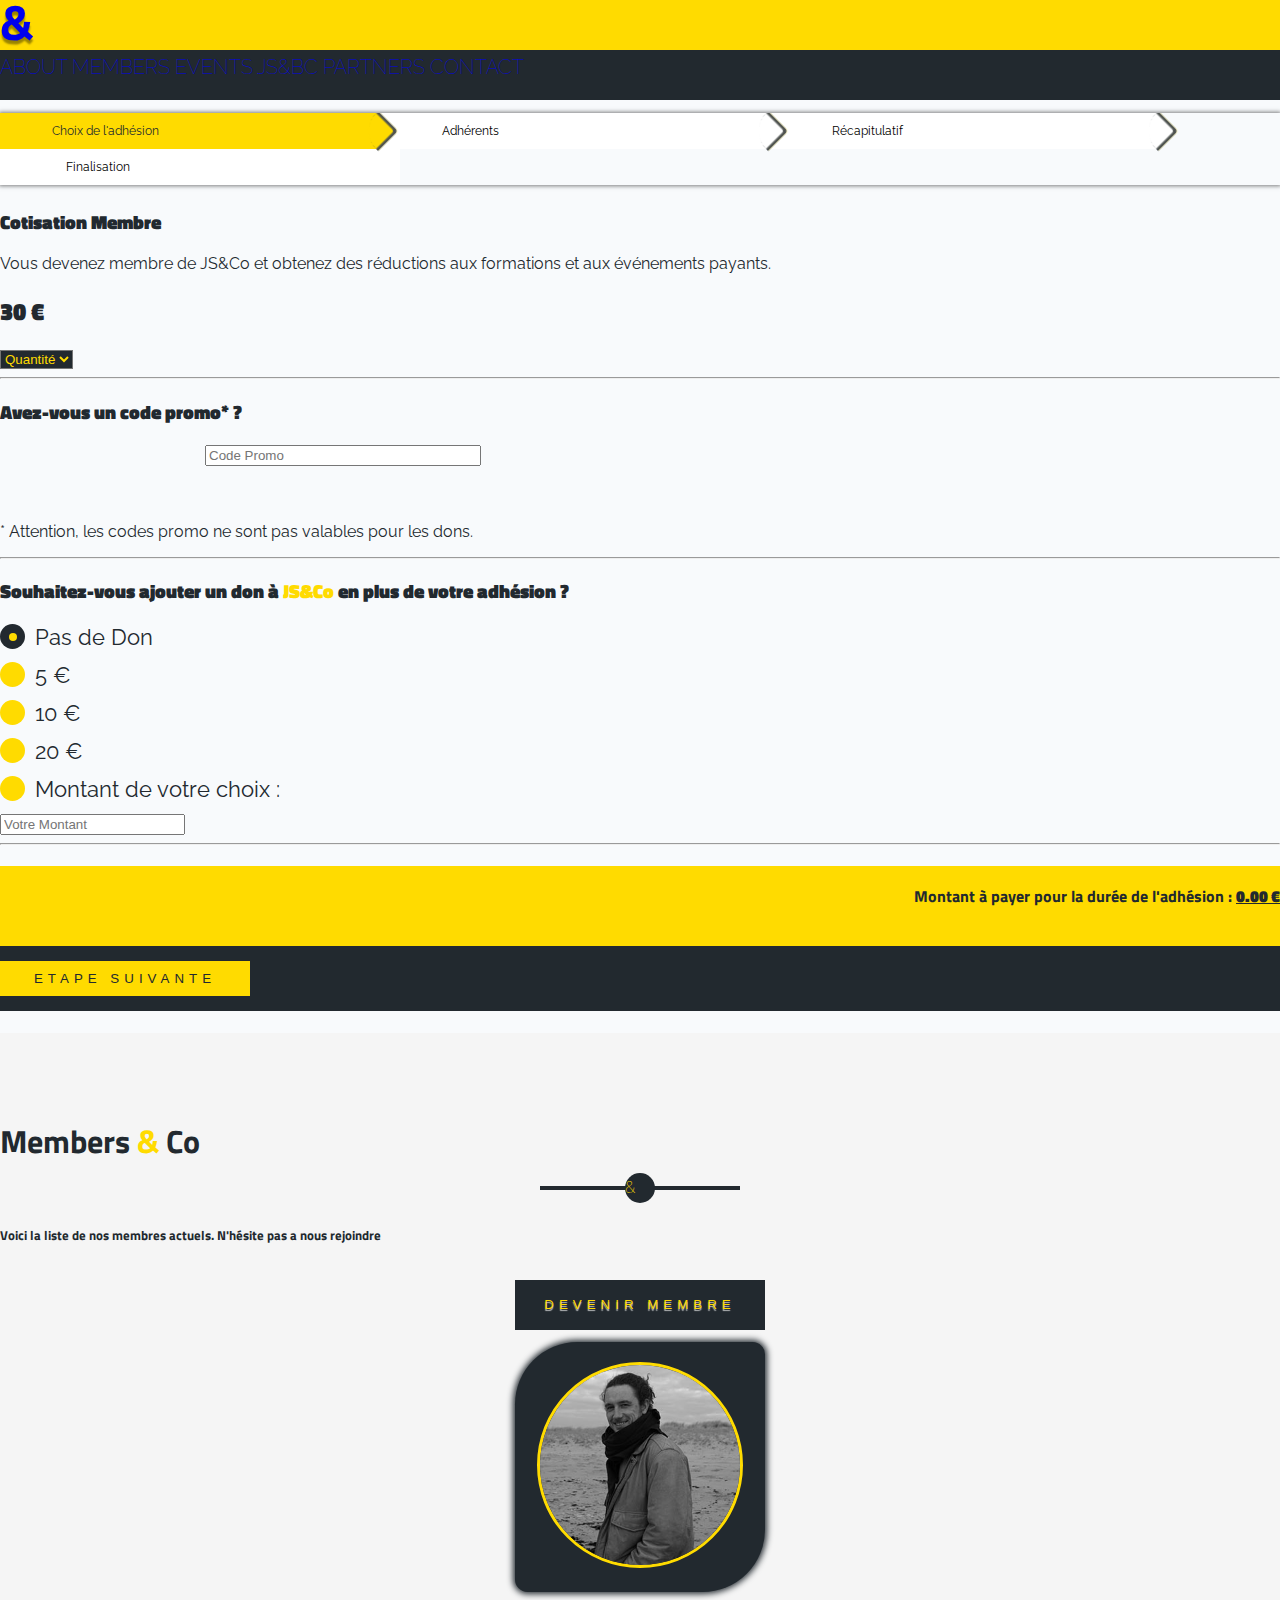
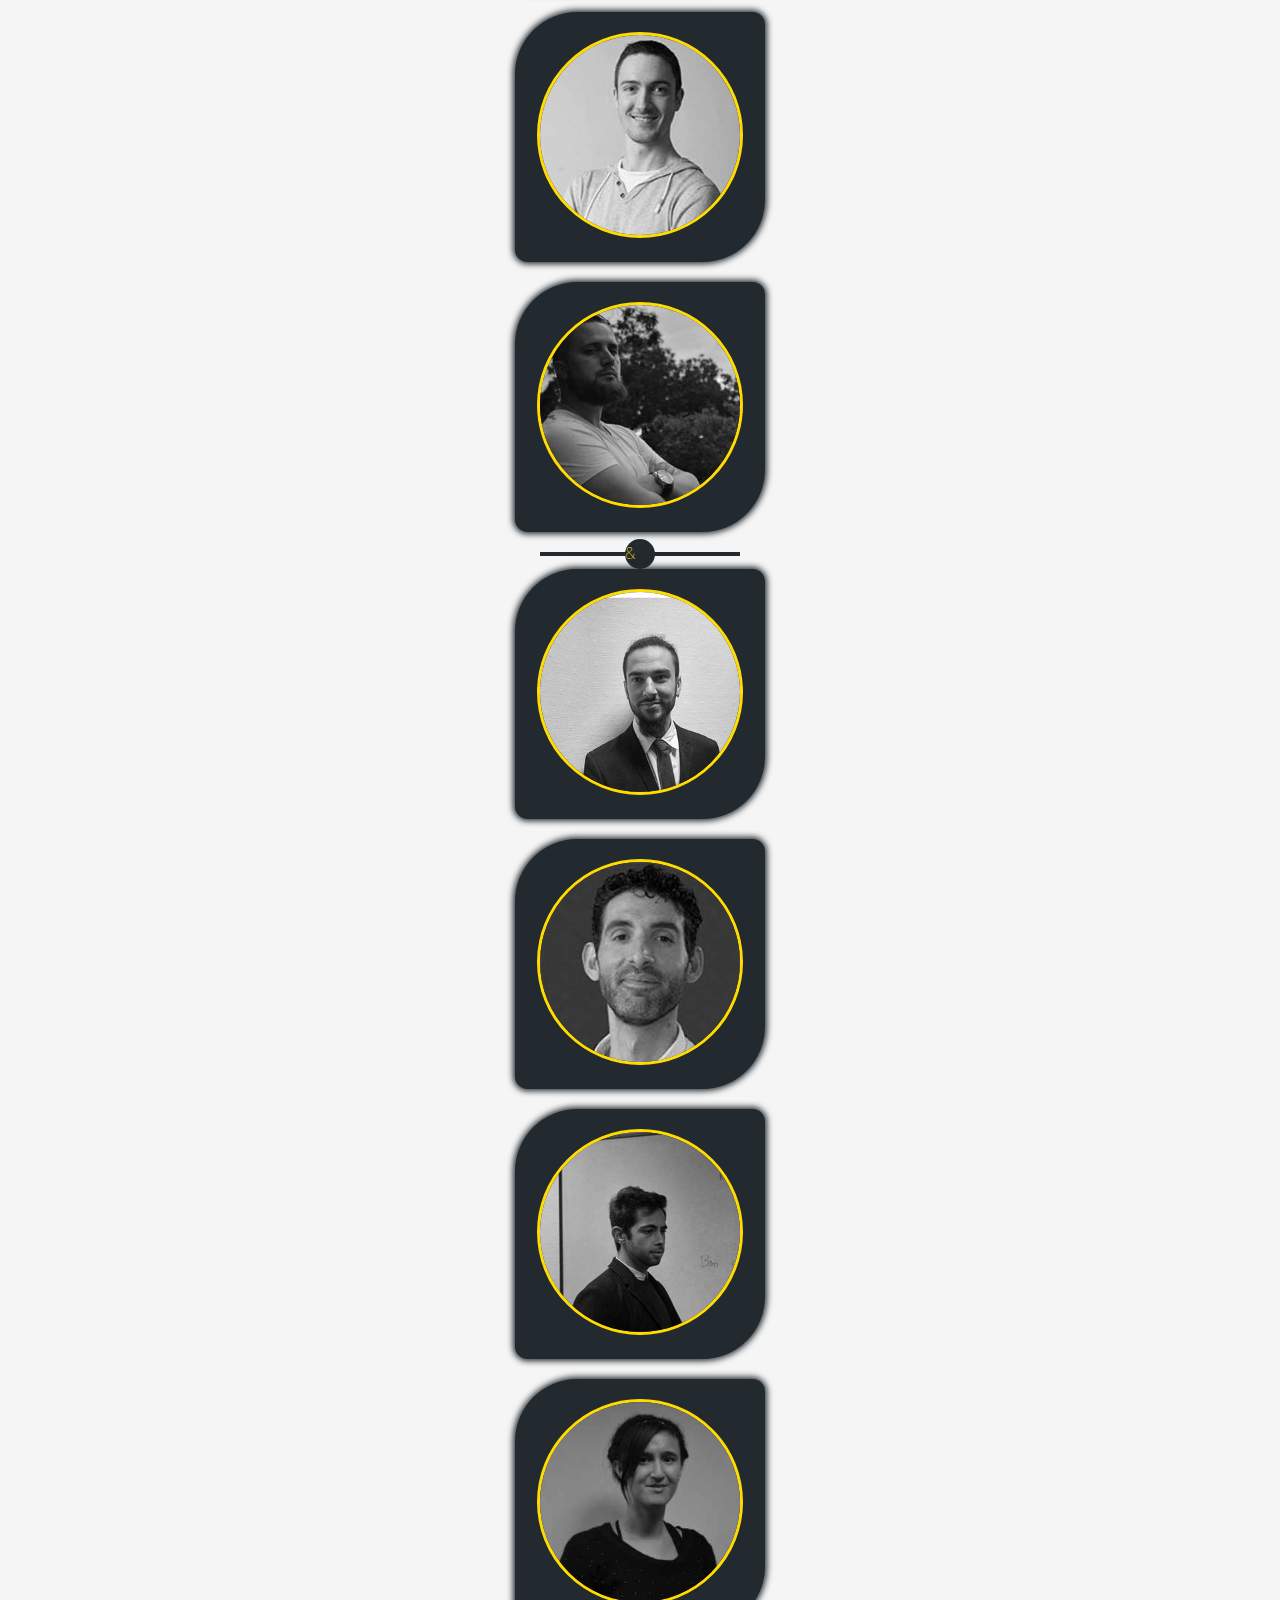
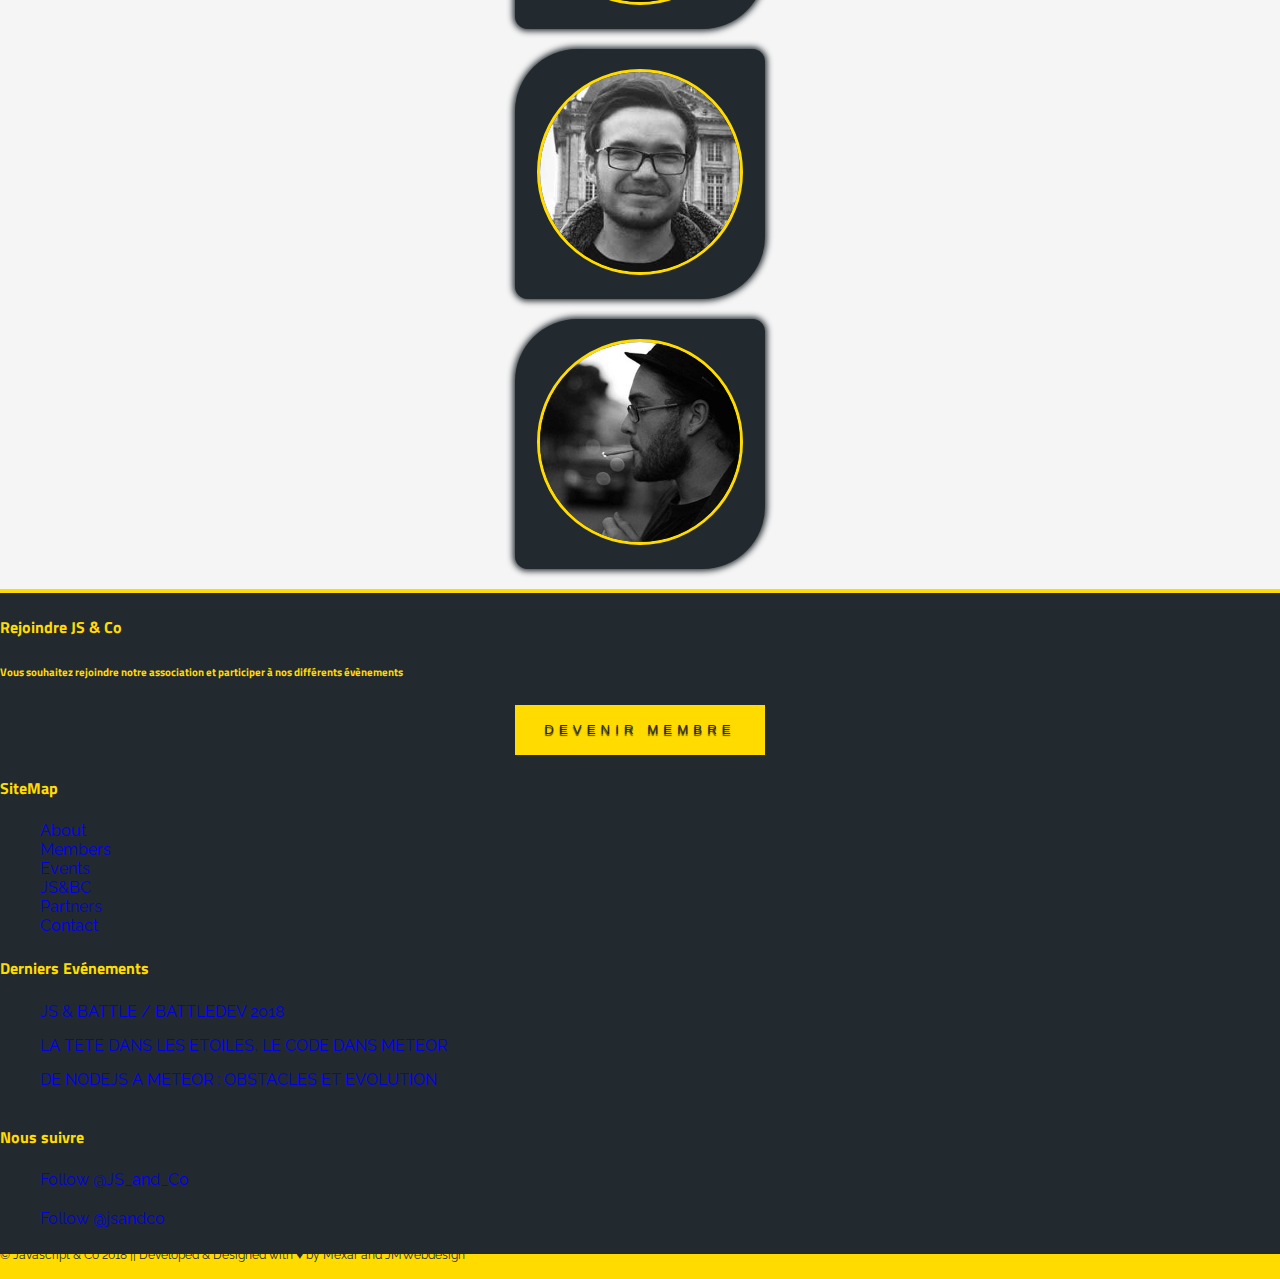
==== commit 3066e5cb: "minify js files" ====
--- a/assets/pages/members.html
+++ b/assets/pages/members.html
@@ -387,7 +387,7 @@
         </div>
     </footer>
 
-    <script src="../js/lazysizes.min..js" async defer></script>
+    <script src="../js/lazysizes.min.js" async defer></script>
     <script src="../js/w3.js" async defer></script>
     <script src="../js/app.js" async defer></script>
     <div id="fb-root"></div>
--- a/assets/css/main.css
+++ b/assets/css/main.css
@@ -1075,4 +1075,194 @@
     letter-spacing: 5px;
     text-transform: uppercase;
     font-family: 'Titillium Web', sans-serif;
+}
+
+
+/* ----- MODAL BECOME MEMBERS ----- */
+
+#chooseNumbers .w3-dropdown-content {
+    width: 57px !important;
+}
+
+.close-btn-modal {
+    color: #FFDB00;
+    font-size: 2em;
+}
+
+.close-btn-modal:hover {
+    background-color: #FFDB00 !important;
+    color: #22292F !important;
+    height: 65px;
+    font-size: 2em;
+}
+
+.become-members-modal-header,
+.become-members-modal-footer {
+    background-color: #22292F;
+    color: #FFDB00;
+}
+
+.modal-btn {
+    background-color: #22292F;
+    color: #FFDB00;
+}
+
+.modal-btn:hover {
+    background-color: #FFDB00 !important;
+    color: #22292F !important;
+}
+
+.breadcrumb-modal-become-members {
+    display: inline-block;
+    box-shadow: 0 0 4px 1px rgba(0, 0, 0, 0.5);
+    overflow: hidden;
+    counter-reset: flag;
+    width: 100%;
+}
+
+.breadcrumb-modal-become-members a {
+    text-decoration: none;
+    outline: none;
+    display: block;
+    float: left;
+    font-size: 12px;
+    line-height: 36px;
+    padding: 0 10px 0 60px;
+    position: relative;
+}
+
+.breadcrumb-modal-become-members a:first-child {
+    padding-left: 46px;
+}
+
+.breadcrumb-modal-become-members a:first-child:before {
+    left: 14px;
+}
+
+.breadcrumb-modal-become-members a:last-child {
+    padding-right: 20px;
+}
+
+.breadcrumb-modal-become-members a:after {
+    content: '';
+    position: absolute;
+    top: 0;
+    right: -18px;
+    width: 36px;
+    height: 36px;
+    transform: scale(0.707) rotate(45deg);
+    z-index: 1;
+    box-shadow: 2px -2px 0 2px rgba(34, 41, 47, 0.8), 3px -3px 0 2px rgba(255, 219, 0, 0.2);
+    border-radius: 0 5px 0 50px;
+}
+
+.breadcrumb-modal-become-members a:last-child:after {
+    content: none;
+}
+
+.flat a,
+.flat a:after {
+    background: white;
+    color: black;
+    transition: all 0.5s;
+}
+
+.flat a:before {
+    background: white;
+    box-shadow: 0 0 0 1px #ccc;
+}
+
+.flat a:hover,
+.flat a.active,
+.flat a:hover:after,
+.flat a.active:after {
+    background: #FFDB00;
+    color: #22292F;
+}
+
+.validate-btn-modal {
+    width: 250px;
+    height: 35px;
+    background-color: #FFDB00;
+    color: #22292F;
+    border: #FFDB00;
+    text-transform: uppercase;
+    letter-spacing: 5px;
+    text-align: center;
+    margin: 15px 0 15px 0;
+}
+
+.add-btn-modal {
+    width: 150px;
+    height: 40px;
+    background-color: #22292F;
+    color: #FFDB00;
+    border: #FFDB00;
+    text-transform: uppercase;
+    letter-spacing: 5px;
+    text-align: center;
+}
+
+.total {
+    width: 100%;
+    height: 80px;
+    line-height: 60px;
+    background-color: #FFDB00;
+    color: #22292F;
+}
+
+.container {
+    display: inline-flex;
+    position: relative;
+    padding-left: 35px;
+    margin-bottom: 12px;
+    cursor: pointer;
+    font-size: 22px;
+    -webkit-user-select: none;
+    -moz-user-select: none;
+    -ms-user-select: none;
+    user-select: none;
+}
+
+.container input {
+    position: absolute;
+    opacity: 0;
+    cursor: pointer;
+}
+
+.checkmark {
+    position: absolute;
+    top: 0;
+    left: 0;
+    height: 25px;
+    width: 25px;
+    background-color: #FFDB00;
+    border-radius: 50%;
+}
+
+.container:hover input~.checkmark {
+    background-color: #22292F;
+}
+
+.container input:checked~.checkmark {
+    background-color: #22292F;
+}
+
+.checkmark:after {
+    content: "";
+    position: absolute;
+    display: none;
+}
+
+.container input:checked~.checkmark:after {
+    display: block;
+}
+
+.container .checkmark:after {
+    top: 9px;
+    left: 9px;
+    width: 8px;
+    height: 8px;
+    border-radius: 50%;
+    background: #FFDB00;
 }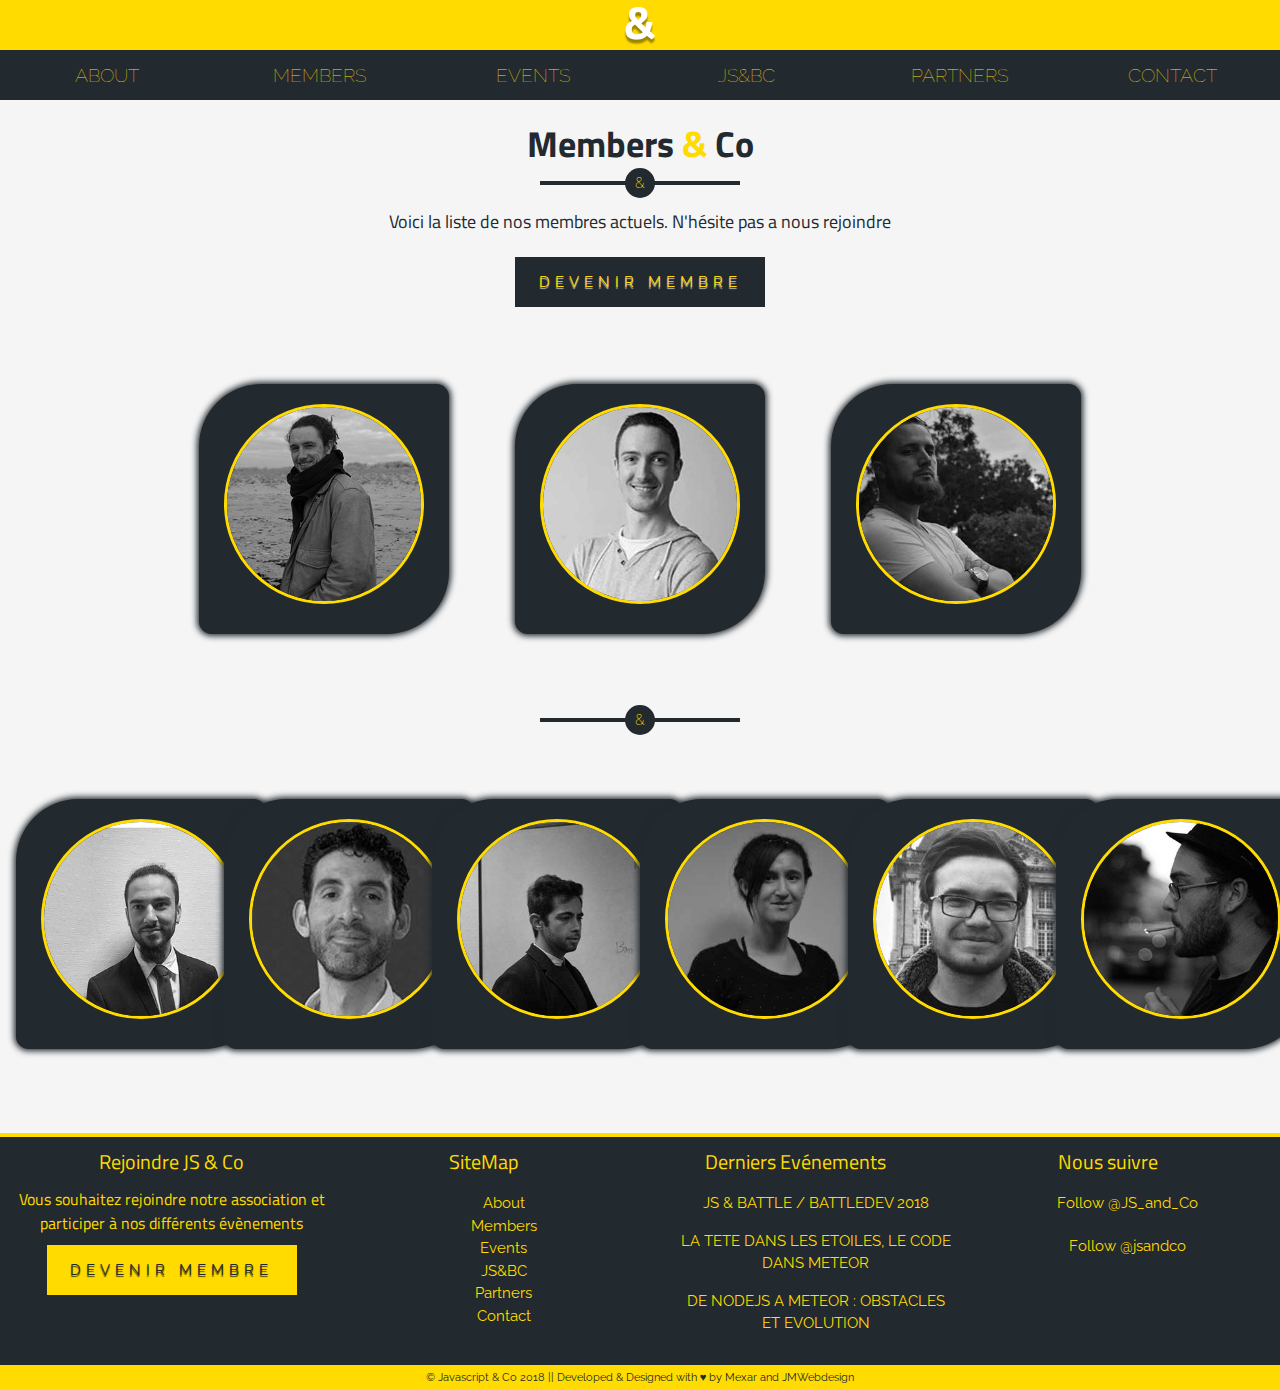
==== commit 8e72ed96: "Add video in event section" ====
--- a/assets/pages/members.html
+++ b/assets/pages/members.html
@@ -13,10 +13,12 @@
     <meta name="description" content="JS&amp;Co. Nous sommes avant tout un réseau de développeurs et d'entrepreneurs réunis autour des nouvelles technologies du JavaScript.">
     <meta name="author" content="Mexar, JérômeMouly">
     <meta name="viewport" content="width=device-width, initial-scale=1">
-    <link rel="stylesheet" href="../css/w3.css">
-    <link rel="stylesheet" href="../css/main.css">
-    <link rel="stylesheet" href="../css/animation.css">
-    <link rel="stylesheet" href="../css/reponsive.css">
+    <link rel="icon" href="../images/favicon.png" />
+    <link rel="stylesheet" href="https://cdnjs.cloudflare.com/ajax/libs/font-awesome/4.7.0/css/font-awesome.min.css">
+    <<link rel="stylesheet" href="https://www.w3schools.com/w3css/4/w3.css">
+        <link rel="stylesheet" href="../css/main.css">
+        <link rel="stylesheet" href="../css/animation.css">
+        <link rel="stylesheet" href="../css/responsive.css">
 
 </head>
 
@@ -388,7 +390,7 @@
     </footer>
 
     <script src="../js/lazysizes.min.js" async defer></script>
-    <script src="../js/w3.js" async defer></script>
+    <script src="https://www.w3schools.com/lib/w3.js" async defer></script>
     <script src="../js/app.js" async defer></script>
     <div id="fb-root"></div>
     <script>
--- a/assets/css/main.css
+++ b/assets/css/main.css
@@ -845,6 +845,7 @@
 }
 
 .event-btn-section {
+    padding-top: 50px;
     padding-bottom: 50px;
     position: relative;
 }
--- a/assets/css/responsive.css
+++ b/assets/css/responsive.css
@@ -0,0 +1,20 @@
+@media screen and (max-width:400px) {
+    .hero-container {
+        margin-top: 390px;
+    }
+    .hero-textBlock1 {
+        font-size: 8em;
+    }
+    .hero-textBlock2 {
+        font-size: 1em;
+        line-height: 3em;
+    }
+    .hero-textBlock3,
+    .hero-textBlock4,
+    .hero-textBlock5 {
+        font-size: 2em;
+    }
+    .event-vid {
+        height: 207px !important;
+    }
+}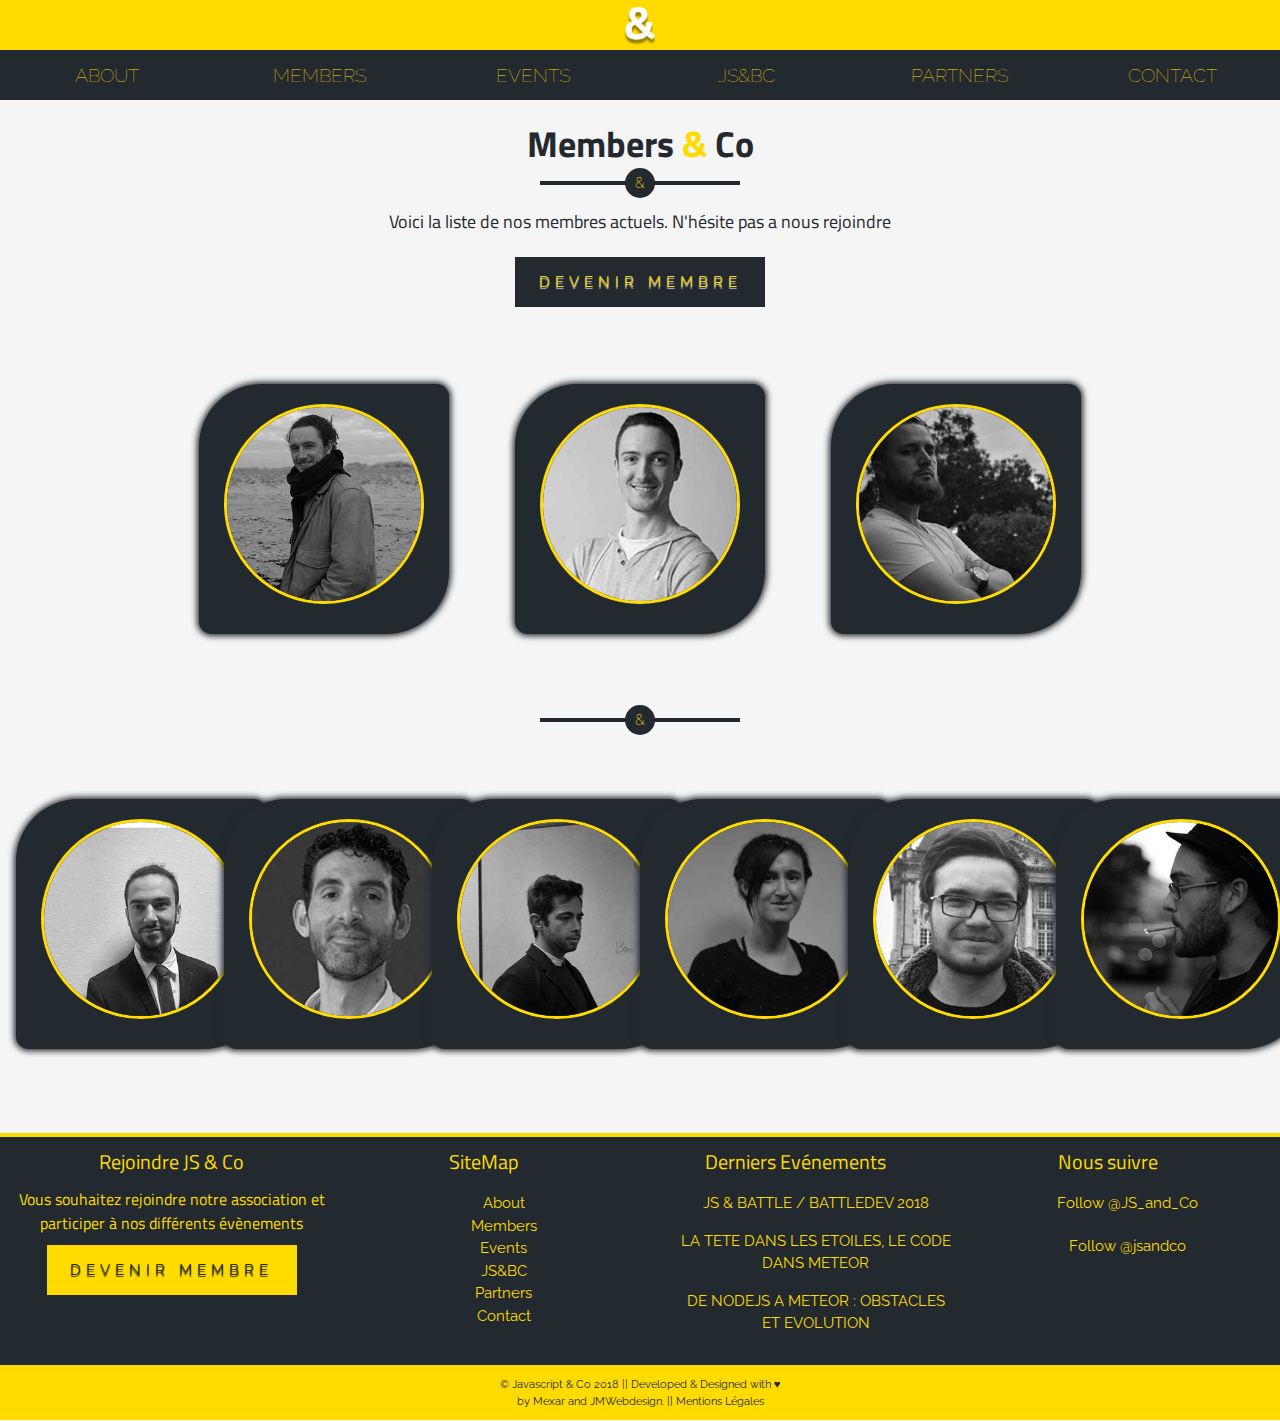
==== commit 8eac36cd: "finalisation card page members" ====
--- a/assets/pages/members.html
+++ b/assets/pages/members.html
@@ -37,8 +37,7 @@
             <div class="">
                 <!-- <span onclick="document.getElementById('becomeMembers').style.display='none'" class="w3-button w3-display-topright">&times;</span> -->
                 <div class="breadcrumb-modal-become-members flat">
-                    <a href="#" class="active" style="width:25%"><i class="fa fa-shopping-cart"
-                            aria-hidden="true"></i>&nbsp;&nbsp;Choix
+                    <a href="#" class="active" style="width:25%"><i class="fa fa-shopping-cart" aria-hidden="true"></i>&nbsp;&nbsp;Choix
                         de l'adhésion</a>
                     <a href="#" style="width:25%"><i class="fa fa-users" aria-hidden="true"></i>&nbsp;&nbsp;Adhérents</a>
                     <a href="#" style="width:25%"><i class="fa fa-list" aria-hidden="true"></i>&nbsp;&nbsp;Récapitulatif</a>
@@ -49,7 +48,8 @@
                 <div class="become-members-payments">
                     <h3><strong>Cotisation Membre</strong></h3>
                     <div class="w3-col s12 m8 l8">
-                        <p>Vous devenez membre de JS&Co et obtenez des réductions aux formations et aux événements payants.</p>
+                        <p>Vous devenez membre de JS&Co et obtenez des réductions aux formations et aux événements
+                            payants.</p>
                     </div>
                     <div class="w3-col s12 m2 l2 w3-center">
                         <h2><strong>30 €</strong></h2>
@@ -118,8 +118,8 @@
                 </div>
                 <div class="w3-half">
                     <label class="container">Montant de votre choix :
-                           <input type="radio" name="radio">
-                           <span class="checkmark"></span>
+                        <input type="radio" name="radio">
+                        <span class="checkmark"></span>
                     </label>
                 </div>
                 <div class="w3-half">
@@ -128,7 +128,8 @@
             </div>
             <hr class="modal-divider">
             <div class="w3-content w3-container total" style="text-align:right">
-                <h4 class="show-amount">Montant à payer pour la durée de l'adhésion : <span style="text-decoration:underline"><strong>0.00 &euro;</strong></span></h4>
+                <h4 class="show-amount">Montant à payer pour la durée de l'adhésion : <span style="text-decoration:underline"><strong>0.00
+                            &euro;</strong></span></h4>
             </div>
             <footer class="w3-container become-members-modal-footer">
                 <button class="w3-right validate-btn-modal">Etape Suivante</button>
@@ -152,7 +153,8 @@
             <a href="../../index.html#jsbc" class="w3-bar-item w3-button w3-hide-small menu-link" style="width:16.66%">JS&BC</a>
             <a href="../../index.html#partners" class="w3-bar-item w3-button w3-hide-small menu-link" style="width:16.66%">Partners</a>
             <a href="../../index.html#contact" class="w3-bar-item w3-button w3-hide-small menu-link" style="width:16.66%">Contact</a>
-            <a href="javascript:void(0)" class="w3-bar-item w3-button w3-right w3-hide-large w3-hide-medium burger-menu" onclick="myFunction()">&#9776;</a>
+            <a href="javascript:void(0)" class="w3-bar-item w3-button w3-right w3-hide-large w3-hide-medium burger-menu"
+                onclick="myFunction()">&#9776;</a>
         </div>
         <div id="navBar" class="w3-bar-block w3-hide w3-hide-large w3-hide-medium">
             <a href="../../index.html#about" class="w3-bar-item w3-button w3-center menu-link" onclick="closeOnClick()">About</a>
@@ -174,53 +176,89 @@
                 </div>
                 <h5 class="subtext-section">Voici la liste de nos membres actuels. N'hésite pas a nous rejoindre</h5>
                 <div class="become-members-btn-section-page">
-                    <button class="become-members-btn-page" onclick="document.getElementById('becomeMembers').style.display='block'">Devenir Membre</button>
+                    <button class="become-members-btn-page" onclick="document.getElementById('becomeMembers').style.display='block'">Devenir
+                        Membre</button>
                 </div>
             </div>
             <div class="w3-content w3-container w3-center w3-padding-64">
                 <div class="w3-third" style="padding-bottom:20px">
                     <aside class="members-card-page">
                         <header class="members-view-page">
-                            <img src="../images/francois-small.jpg" alt="Photo de François AUBEUT-GERVAISE" aria-label="Photo de François AUBEUT-GERVAISE" class="members-img-page lazyload">
+                            <img src="../images/francois-small.jpg" alt="Photo de François AUBEUT-GERVAISE" aria-label="Photo de François AUBEUT-GERVAISE"
+                                class="members-img-page lazyload">
                             <h1 class="members-name-page">François AUBEUT-GERVAISE</h1>
                             <h2 class="members-function-page">Président</h2>
                         </header>
                         <div class="members-profile-page" style="text-align:left">
                             <p style="text-align:left">Développeur Web & App</p>
                             <p>#METEORJS - #REACT - #HYPERAPP <br> #WEBDESIGN - #KRAKEN</p>
+                            <p class="members-function-page"><img src="../images/mexar-logo.gif" alt="Logo Mexar"
+                                    aria-label="Logo Mexar" class="entreprise w3-circle lazyload"> MeXaR - CEO</p>
                         </div>
                         <div class="members-date-page">
                             <p>Membre depuis Juin 2017</p>
                         </div>
+                        <div class="members-social-page">
+                            <div class="w3-half">
+                                <a href="https://mexar.fr/"><i class="fa fa-globe fa-2x" aria-hidden="true"></i></a>
+                            </div>
+                            <div class="w3-half">
+                                <a href="https://github.com/MeXaaR/"><i class="fa fa-github fa-2x" aria-hidden="true"></i></a>
+                            </div>
+                        </div>
                     </aside>
                 </div>
                 <div class="w3-third" style="padding-bottom:20px">
                     <aside class="members-card-page">
                         <header class="members-view-page">
-                            <img src="../images/jimmy-small.jpg" alt="Photo de Jérémy SIMONKLEIN-ANGELY" aria-label="Photo de Jérémy SIMONKLEIN-ANGELY" class="members-img-page lazyload">
+                            <img src="../images/jimmy-small.jpg" alt="Photo de Jérémy SIMONKLEIN-ANGELY" aria-label="Photo de Jérémy SIMONKLEIN-ANGELY"
+                                class="members-img-page lazyload">
                             <h1 class="members-name-page">Jérémy SIMONKLEIN-ANGELY</h1>
                             <h2 class="members-function-page">Secrétaire</h2>
-                            <p class="members-function-page"><img src="../images/favicon.ico" alt="Logo JS&Co" aria-label="Logo JS&Co" class="members-founder w3-circle lazyload"> Co-Fondateur</p>
+                            <p class="members-function-page"><img src="../images/jsandco-logo.gif" alt="Logo JS&Co"
+                                    aria-label="Logo JS&Co" class="members-founder w3-circle lazyload"> Co-Fondateur</p>
                         </header>
                         <div class="members-profile-page" style="text-align:left">
                             <p style="text-align:left">Développeur Web & App</p>
                             <p>#METEORJS - #REACT - #GESTION DE PROJET - #FORMATION</p>
+                            <p class="members-function-page"><img src="../images/myopencity-logo.gif" alt="Logo Myopencity"
+                                    aria-label="Logo Myopencity" class="entreprise w3-circle lazyload"> Myopencity -
+                                CEO</p>
+                            <p class="members-function-page"><img src="../images/steadycook-logo.gif" alt="Logo Steadycook"
+                                    aria-label="Logo Steadycook" class="entreprise w3-circle lazyload"> Steadycook -
+                                CTO</p>
                         </div>
                         <div class="members-date-page">
                             <p>Membre depuis Septembre 2016</p>
                         </div>
+                        <div class="members-social-page">
+                            <div class="w3-col s3 m3 l3">
+                                <a href="https://steadycook.fr/"><i class="fa fa-globe fa-2x" aria-hidden="true"></i></a>
+                            </div>
+                            <div class="w3-col s3 m3 l3">
+                                <a href="https://github.com/jimmy4701"><i class="fa fa-github fa-2x" aria-hidden="true"></i></a>
+                            </div>
+                            <div class="w3-col s3 m3 l3">
+                                <a href="https://twitter.com/JSimonklein"><i class="fa fa-twitter-square fa-2x" aria-hidden="true"></i></a>
+                            </div>
+                            <div class="w3-col s3 m3 l3">
+                                <a href="https://www.linkedin.com/in/j%C3%A9r%C3%A9my-simonklein-angely/"><i class="fa fa-linkedin-square fa-2x" aria-hidden="true"></i></a>
+                            </div>
+                        </div>
                     </aside>
                 </div>
                 <div class="w3-third" style="padding-bottom:20px">
                     <aside class="members-card-page">
                         <header class="members-view-page">
-                            <img src="../images/thibault-small.jpg" alt="Photo de Thibaut LEFORT" aria-label="Photo de Thibaut LEFORT" class="members-img-page lazyload">
+                            <img src="../images/thibault-small.jpg" alt="Photo de Thibaut LEFORT" aria-label="Photo de Thibaut LEFORT"
+                                class="members-img-page lazyload">
                             <h1 class="members-name-page">Thibaut LEFORT</h1>
                             <h2 class="members-function-page">Trésorier</h2>
-                            <p class="members-function-page"><img src="../images/favicon.ico" alt="Logo JS&Co" aria-label="Logo JS&Co" class="members-founder w3-circle lazyload"> Fondateur</p>
+                            <p class="members-function-page"><img src="../images/jsandco-logo.gif" alt="Logo JS&Co"
+                                    aria-label="Logo JS&Co" class="members-founder w3-circle lazyload"> Fondateur</p>
                             <div class="members-profile-page" style="text-align:left">
                                 <p style="text-align:left">Commercial</p>
-                                <p>#COMMERCE - #AFFILIATION - #CRYPTO-MONNAIE</p>
+                                <p>#COMMERCE - #AFFILIATION <br> #CRYPTO-MONNAIE</p>
                             </div>
                             <div class="members-date-page">
                                 <p>Membre depuis Septembre 2016</p>
@@ -238,93 +276,187 @@
                 <div class="w3-col s12 m2 l2" style="padding-bottom:20px">
                     <aside class="members-card-page">
                         <header class="members-view-page">
-                            <img src="../images/david-small.jpg" alt="Photo de David PANART" aria-label="Photo de David PANART" class="members-img-page">
+                            <img src="../images/david-small.jpg" alt="Photo de David PANART" aria-label="Photo de David PANART"
+                                class="members-img-page">
                             <h1 class="members-name-page">David PANART</h1>
-                            <p class="members-function-page"><img src="../images/favicon.ico" alt="Logo JS&Co" aria-label="Logo JS&Co" class="members-founder w3-circle lazyload"> Co-Fondateur</p>
+                            <h2 class="members-function-page">Contributeur</h2>
+                            <p class="members-function-page"><img src="../images/jsandco-logo.gif" alt="Logo JS&Co"
+                                    aria-label="Logo JS&Co" class="members-founder w3-circle lazyload"> Co-Fondateur</p>
                         </header>
                         <div class="members-profile-page" style="text-align:left">
                             <p style="text-align:left">Développeur Web & App</p>
-                            <p>#METEORJS - #REACT - #REACTNATIVE #APPOLO</p>
+                            <p>#METEORJS - #REACT - #REACTNATIVE #APPOLO - #GRAPHQL</p>
+                            <p class="members-function-page"><img src="../images/txm-logo.gif" alt="Logo Tech Ex Machina"
+                                    aria-label="Logo Tech Ex Machina" class="entreprise w3-circle lazyload"> Tech Ex Machina -
+                                CEO</p>
                         </div>
                         <div class="members-date-page">
                             <p>Membre depuis Septembre 2016</p>
                         </div>
+                        <div class="members-social-page">
+                            <div class="w3-col s3 m3 l3">
+                                <a href="https://techexmachina.com/"><i class="fa fa-globe fa-2x" aria-hidden="true"></i></a>
+                            </div>
+                            <div class="w3-col s3 m3 l3">
+                                <a href="https://github.com/Fen747"><i class="fa fa-github fa-2x" aria-hidden="true"></i></a>
+                            </div>
+                            <div class="w3-col s3 m3 l3">
+                                <a href="https://twitter.com/TechExMachina"><i class="fa fa-twitter-square fa-2x" aria-hidden="true"></i></a>
+                            </div>
+                            <div class="w3-col s3 m3 l3">
+                                <a href="https://www.linkedin.com/in/david-panart-b0b07282/"><i class="fa fa-linkedin-square fa-2x" aria-hidden="true"></i></a>
+                            </div>
+                        </div>
                     </aside>
                 </div>
                 <div class="w3-col s12 m2 l2" style="padding-bottom:20px">
                     <aside class="members-card-page">
                         <header class="members-view-page">
-                            <img src="../images/jerome-small.jpg" alt="Photo de Jérôme MOULY" aria-label="Photo de Jérôme MOULY" class="members-img-page lazyload">
+                            <img src="../images/jerome-small.jpg" alt="Photo de Jérôme MOULY" aria-label="Photo de Jérôme MOULY"
+                                class="members-img-page lazyload">
                             <h1 class="members-name-page">Jérôme MOULY</h1>
-                            <p class="members-function-page"><img src="../images/favicon.ico" alt="Logo JS&Co" aria-label="Logo JS&Co" class="members-founder w3-circle lazyload"> Co-Fondateur</p>
+                            <h2 class="members-function-page">Contributeur</h2>
+                            <p class="members-function-page"><img src="../images/jsandco-logo.gif" alt="Logo JS&Co"
+                                    aria-label="Logo JS&Co" class="members-founder w3-circle lazyload"> Co-Fondateur</p>
                         </header>
                         <div class="members-profile-page" style="text-align:left">
                             <p style="text-align:left">Webdesigner</p>
                             <p>#WEBDESIGN - #COMMUNICATION - #RP - #COMMERCE</p>
+                            <p class="members-function-page"><img src="../images/jmw-logo.gif" alt="Logo Jérôme MOULY Webdesign"
+                                    aria-label="Logo Jérôme MOULY Webdesign" class="entreprise w3-circle lazyload"> Jérôme Mouly Webdesign</p>
                         </div>
                         <div class="members-date-page">
                             <p>Membre depuis Septembre 2016</p>
                         </div>
+                        <div class="members-social-page">
+                            <div class="w3-col s3 m3 l3">
+                                <a href="http://jeromemouly.github.io/"><i class="fa fa-globe fa-2x" aria-hidden="true"></i></a>
+                            </div>
+                            <div class="w3-col s3 m3 l3">
+                                <a href="https://github.com/JeromeMouly"><i class="fa fa-github fa-2x" aria-hidden="true"></i></a>
+                            </div>
+                            <div class="w3-col s3 m3 l3">
+                                <a href="https://twitter.com/JeromeMouly"><i class="fa fa-twitter-square fa-2x" aria-hidden="true"></i></a>
+                            </div>
+                            <div class="w3-col s3 m3 l3">
+                                <a href="https://www.linkedin.com/in/jerome-mouly-49188833/"><i class="fa fa-linkedin-square fa-2x" aria-hidden="true"></i></a>
+                            </div>
+                        </div>
                     </aside>
                 </div>
                 <div class="w3-col s12 m2 l2" style="padding-bottom:20px">
                     <aside class="members-card-page">
                         <header class="members-view-page">
-                            <img src="../images/simon-small.jpg" alt="Photo de Simon FAUX" aria-label="Photo de Simon FAUX" class="members-img-page lazyload">
+                            <img src="../images/simon-small.jpg" alt="Photo de Simon FAUX" aria-label="Photo de Simon FAUX"
+                                class="members-img-page lazyload">
                             <h1 class="members-name-page">Simon FAUX</h1>
-                        </header>
-                        <div class="members-profile-page" style="text-align:left">
-                            <p style="text-align:left">Créatif Publicitaire</p>
+                            <h2 class="members-function-page">Contributeur</h2>
+                        </header>
+                        <div class="members-profile-page" style="text-align:left">
+                            <p style="text-align:left">Assistant Concepteur-Rédacteur (stage)</p>
                             <p>#PUBLICITE - #MARKETING - #COMMUNICATION</p>
+                            <p class="members-function-page"><img src="../images/verywell-logo.gif" alt="Logo Agence VeryWell"
+                                aria-label="Logo Agence VeryWell" class="entreprise w3-circle lazyload"> Etudiant ISEG - Agence VeryWell (stage)</p>
                         </div>
                         <div class="members-date-page">
                             <p>Membre depuis Février 2017</p>
                         </div>
+                        <div class="members-social-page">
+                            <div class="w3-col s6 m6 l6">
+                                <a href="https://twitter.com/SimonFAUX2"><i class="fa fa-twitter-square fa-2x" aria-hidden="true"></i></a>
+                            </div>
+                            <div class="w3-col s6 m6 l6">
+                                <a href="https://www.linkedin.com/in/simon-faux-170327110/"><i class="fa fa-linkedin-square fa-2x" aria-hidden="true"></i></a>
+                            </div>
+                        </div>
                     </aside>
                 </div>
                 <div class="w3-col s12 m2 l2" style="padding-bottom:20px">
                     <aside class="members-card-page">
                         <header class="members-view-page">
-                            <img src="../images/lea-small.jpg" alt="Photo de Léa SEMIRAMOTH" aria-label="Photo de Léa SEMIRAMOTH" class="members-img-page lazyload">
+                            <img src="../images/lea-small.jpg" alt="Photo de Léa SEMIRAMOTH" aria-label="Photo de Léa SEMIRAMOTH"
+                                class="members-img-page lazyload">
                             <h1 class="members-name-page">Léa SEMIRAMOTH</h1>
+                            <h2 class="members-function-page">Contributrice</h2>
                         </header>
                         <div class="members-profile-page" style="text-align:left">
                             <p style="text-align:left">Développeuse Web & App</p>
                             <p>#METEORJS - #REACT - #PHP</p>
+                            <p class="members-function-page"><img src="../images/melee-logo.gif" alt="Logo La Mélée"
+                                aria-label="Logo La Mélée" class="entreprise w3-circle lazyload"> Etudiante ISTEF - La Mélée (alternance)</p>
                         </div>
                         <div class="members-date-page">
                             <p>Membre depuis Décembre 2017</p>
                         </div>
+                        <div class="members-social-page">
+                                <div class="w3-col s4 m4 l4">
+                                    <a href="https://ksl-webdesign.com/ "><i class="fa fa-globe fa-2x" aria-hidden="true"></i></a>
+                                </div>
+                            <div class="w3-col s4 m4 l4">
+                                <a href="https://twitter.com/LeaSemiramoth"><i class="fa fa-twitter-square fa-2x" aria-hidden="true"></i></a>
+                            </div>
+                            <div class="w3-col s4 m4 l4">
+                                <a href="https://www.linkedin.com/in/l%C3%A9a-semiramoth-818887108/"><i class="fa fa-linkedin-square fa-2x" aria-hidden="true"></i></a>
+                            </div>
+                        </div>
                     </aside>
                 </div>
                 <div class="w3-col s12 m2 l2" style="padding-bottom:20px">
                     <aside class="members-card-page">
                         <header class="members-view-page">
-                            <img src="../images/florian-small.jpg" alt="Photo de Florian BELLAZOUZ" aria-label="Photo de Florian BELLAZOUZ" class="members-img-page lazyload">
+                            <img src="../images/florian-small.jpg" alt="Photo de Florian BELLAZOUZ" aria-label="Photo de Florian BELLAZOUZ"
+                                class="members-img-page lazyload">
                             <h1 class="members-name-page">Florian BELLAZOUZ</h1>
-                            <p class="members-function-page"><img src="../images/favicon.ico" alt="Logo JS&Co" aria-label="Logo JS&Co" class="members-founder w3-circle lazyload"> Co-Fondateur</p>
+                            <h2 class="members-function-page">Membre</h2>
+                            <p class="members-function-page"><img src="../images/jsandco-logo.gif" alt="Logo JS&Co"
+                                    aria-label="Logo JS&Co" class="members-founder w3-circle lazyload"> Co-Fondateur</p>
                         </header>
                         <div class="members-profile-page" style="text-align:left">
                             <p style="text-align:left">Développeur Web & App</p>
-                            <p>#WEBSOCKET - #KAROTT</p>
+                            <p>#WEBSOCKET - #KAAAROTT</p>
+                            <p class="members-function-page"><img src="../images/kaaarot-logo.gif" alt="Logo Kaaarot"
+                                aria-label="Logo Kaaarot" class="entreprise w3-circle lazyload"> KAAAROT - CEO</p>
                         </div>
                         <div class="members-date-page">
                             <p>Membre depuis Septembre 2016</p>
                         </div>
+                        <div class="members-social-page">
+                                <div class="w3-col s4 m4 l4">
+                                    <a href="http://kaaarot.com/"><i class="fa fa-globe fa-2x" aria-hidden="true"></i></a>
+                                </div>
+                            <div class="w3-col s4 m4 l4">
+                                <a href="https://twitter.com/FlorianBellazou?lang=fr"><i class="fa fa-twitter-square fa-2x" aria-hidden="true"></i></a>
+                            </div>
+                            <div class="w3-col s4 m4 l4">
+                                <a href="https://www.linkedin.com/in/florian-bellazouz-39b9b14b/"><i class="fa fa-linkedin-square fa-2x" aria-hidden="true"></i></a>
+                            </div>
+                        </div>
                     </aside>
                 </div>
                 <div class="w3-col s12 m2 l2" style="padding-bottom:20px">
                     <aside class="members-card-page">
                         <header class="members-view-page">
-                            <img src="../images/olivier-small.jpg" alt="Photo de Olivier MANGIN" aria-label="Photo de Olivier MANGIN" class="members-img-page lazyload">
+                            <img src="../images/olivier-small.jpg" alt="Photo de Olivier MANGIN" aria-label="Photo de Olivier MANGIN"
+                                class="members-img-page lazyload">
                             <h1 class="members-name-page">Olivier MANGIN</h1>
+                            <h2 class="members-function-page">Contributeur</h2>
                         </header>
                         <div class="members-profile-page" style="text-align:left">
                             <p style="text-align:left">Développeur Web & App</p>
                             <p>#METEORJS - #REACT - #ADMIN-SYS</p>
+                            <p class="members-function-page"><img src="../images/makeit-logo.gif" alt="Logo Make-it"
+                                aria-label="Logo Make-it" class="entreprise w3-circle lazyload"> Make-it - CEO</p>
                         </div>
                         <div class="members-date-page">
                             <p>Membre depuis Février 2018</p>
+                        </div>
+                        <div class="members-social-page">
+                                <div class="w3-col s6 m6 l6">
+                                    <a href="https://make-it.fr/"><i class="fa fa-globe fa-2x" aria-hidden="true"></i></a>
+                                </div>
+                            <div class="w3-col s6 m6 l6">
+                                <a href="https://www.linkedin.com/in/olivier-mangin-9479b3146/"><i class="fa fa-linkedin-square fa-2x" aria-hidden="true"></i></a>
+                            </div>
                         </div>
                     </aside>
                 </div>
@@ -358,33 +490,42 @@
             <div class="w3-quarter w3-center">
                 <h4 class="become-members-title">Derniers Evénements</h4>
                 <ul>
-                    <li class="footer-last-events" style="padding-bottom:15px"><a href="https://www.meetup.com/fr-FR/JavaScript-and-Co/events/255417283/">JS & BATTLE / BATTLEDEV 2018</a></li>
-                    <li class="footer-last-events" style="padding-bottom:15px"><a href="https://www.meetup.com/fr-FR/JavaScript-and-Co/events/255417085/">LA TETE DANS LES ETOILES, LE CODE DANS METEOR</a></li>
-                    <li class="footer-last-events" style="padding-bottom:15px"><a href="https://www.meetup.com/fr-FR/JavaScript-and-Co/events/252191176/">DE NODEJS A METEOR : OBSTACLES ET EVOLUTION</a></li>
+                    <li class="footer-last-events" style="padding-bottom:15px"><a href="https://www.meetup.com/fr-FR/JavaScript-and-Co/events/255417283/">JS
+                            & BATTLE / BATTLEDEV 2018</a></li>
+                    <li class="footer-last-events" style="padding-bottom:15px"><a href="https://www.meetup.com/fr-FR/JavaScript-and-Co/events/255417085/">LA
+                            TETE DANS LES ETOILES, LE CODE DANS METEOR</a></li>
+                    <li class="footer-last-events" style="padding-bottom:15px"><a href="https://www.meetup.com/fr-FR/JavaScript-and-Co/events/252191176/">DE
+                            NODEJS A METEOR : OBSTACLES ET EVOLUTION</a></li>
                 </ul>
             </div>
             <div class="w3-quarter w3-center">
                 <h4 class="follow">Nous suivre</h4>
                 <ul>
                     <li style="padding-bottom:5px">
-                        <a href="https://twitter.com/JS_and_Co?ref_src=twsrc%5Etfw" class="twitter-follow-button" data-size="large" data-lang="fr" data-dnt="true" data-show-count="false">Follow @JS_and_Co</a>
+                        <a href="https://twitter.com/JS_and_Co?ref_src=twsrc%5Etfw" class="twitter-follow-button"
+                            data-size="large" data-lang="fr" data-dnt="true" data-show-count="false">Follow @JS_and_Co</a>
                         <script async src="https://platform.twitter.com/widgets.js" charset="utf-8"></script>
                     </li>
                     <li style="padding-bottom:10px">
-                        <div class="fb-like" data-href="https://www.facebook.com/js.and.co.association/" data-layout="button" data-action="like" data-size="large" data-show-faces="false" data-share="true"></div>
+                        <div class="fb-like" data-href="https://www.facebook.com/js.and.co.association/" data-layout="button"
+                            data-action="like" data-size="large" data-show-faces="false" data-share="true"></div>
                     </li>
                     <li style="padding-bottom:5px">
-                        <div class="g-ytsubscribe" data-channelid="UCjxZWyxGIR3Yx8Lb1Sc-ukA" data-layout="default" data-count="hidden"></div>
+                        <div class="g-ytsubscribe" data-channelid="UCjxZWyxGIR3Yx8Lb1Sc-ukA" data-layout="default"
+                            data-count="hidden"></div>
                     </li>
                     <li style="padding-bottom:10px">
-                        <a class="github-button" href="https://github.com/jsandco" data-size="large" aria-label="Follow @jsandco on GitHub">Follow @jsandco</a>
+                        <a class="github-button" href="https://github.com/jsandco" data-size="large" aria-label="Follow @jsandco on GitHub">Follow
+                            @jsandco</a>
                     </li>
                 </ul>
             </div>
         </div>
         <div class="subfooter-section">
             <div class="w3-content w3-container w3-center subfooter">
-                <p class="subfooter-text">&copy; Javascript & Co 2018 || Developed & Designed with &hearts; by Mexar and JMWebdesign</p>
+                <p class="subfooter-text">&copy; Javascript & Co 2018 || Developed & Designed with &hearts;
+                    <br> by Mexar and JMWebdesign. || <a href="mentions.html" class="mentions">Mentions
+                        Légales</a></p>
             </div>
         </div>
     </footer>
@@ -394,7 +535,7 @@
     <script src="../js/app.js" async defer></script>
     <div id="fb-root"></div>
     <script>
-        (function(d, s, id) {
+        (function (d, s, id) {
             var js, fjs = d.getElementsByTagName(s)[0];
             if (d.getElementById(id)) return;
             js = d.createElement(s);
--- a/assets/css/main.css
+++ b/assets/css/main.css
@@ -184,12 +184,11 @@
     background-color: #ffdb00;
     color: #22292F;
     width: 100%;
-    height: 25px;
+    height: 55px;
 }
 
 .subfooter {
     font-size: 0.75em;
-    line-height: 2px;
 }
 
 .twitter-block {
@@ -257,6 +256,14 @@
 
 .become-members-btn:hover:after {
     bottom: -50%;
+}
+
+.mentions:hover {
+    background-color: #22292F;
+    color: #FFDB00;
+    transition: .7s;
+    letter-spacing: 2px;
+    text-transform: uppercase;
 }
 
 
@@ -568,7 +575,7 @@
 
 .members-card-page:hover {
     border-radius: 5px;
-    height: 575px;
+    height: 700px;
     width: 315px;
     box-shadow: 0 0 10px 4px #22292F;
 }
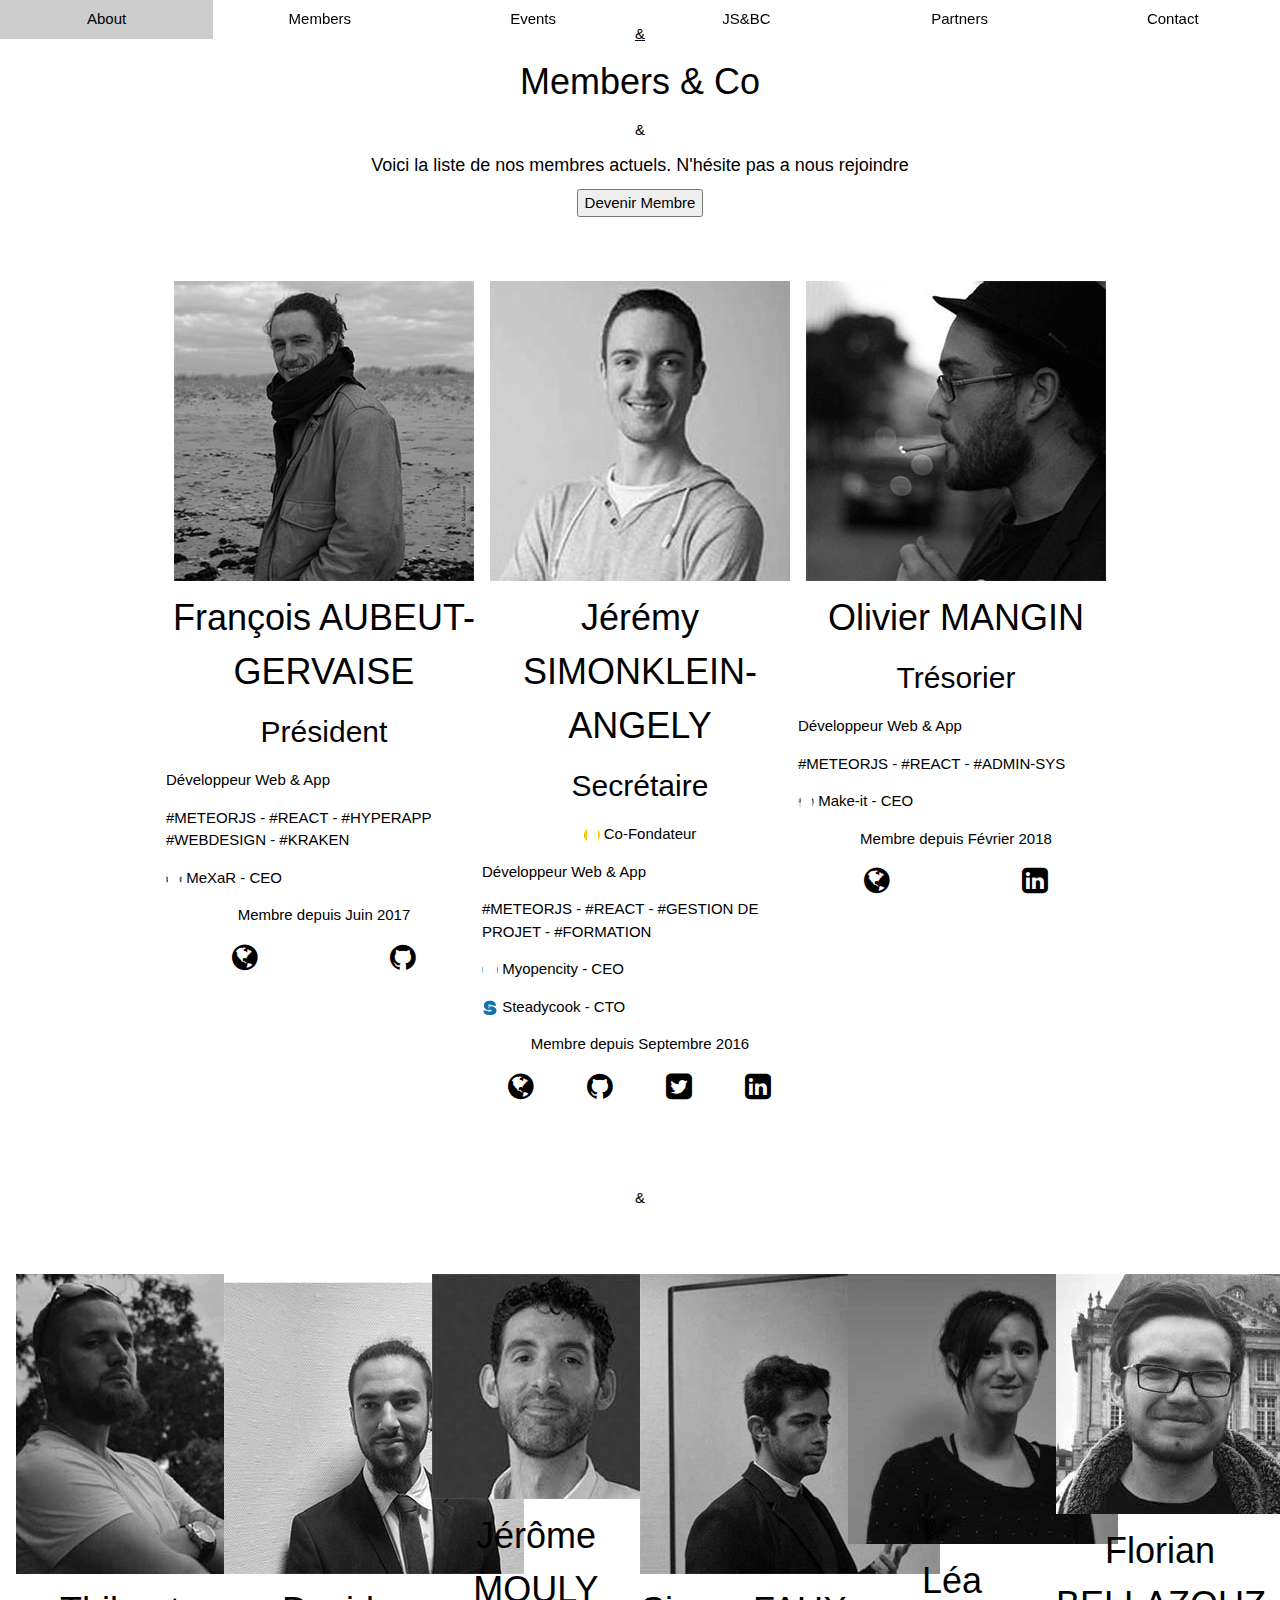
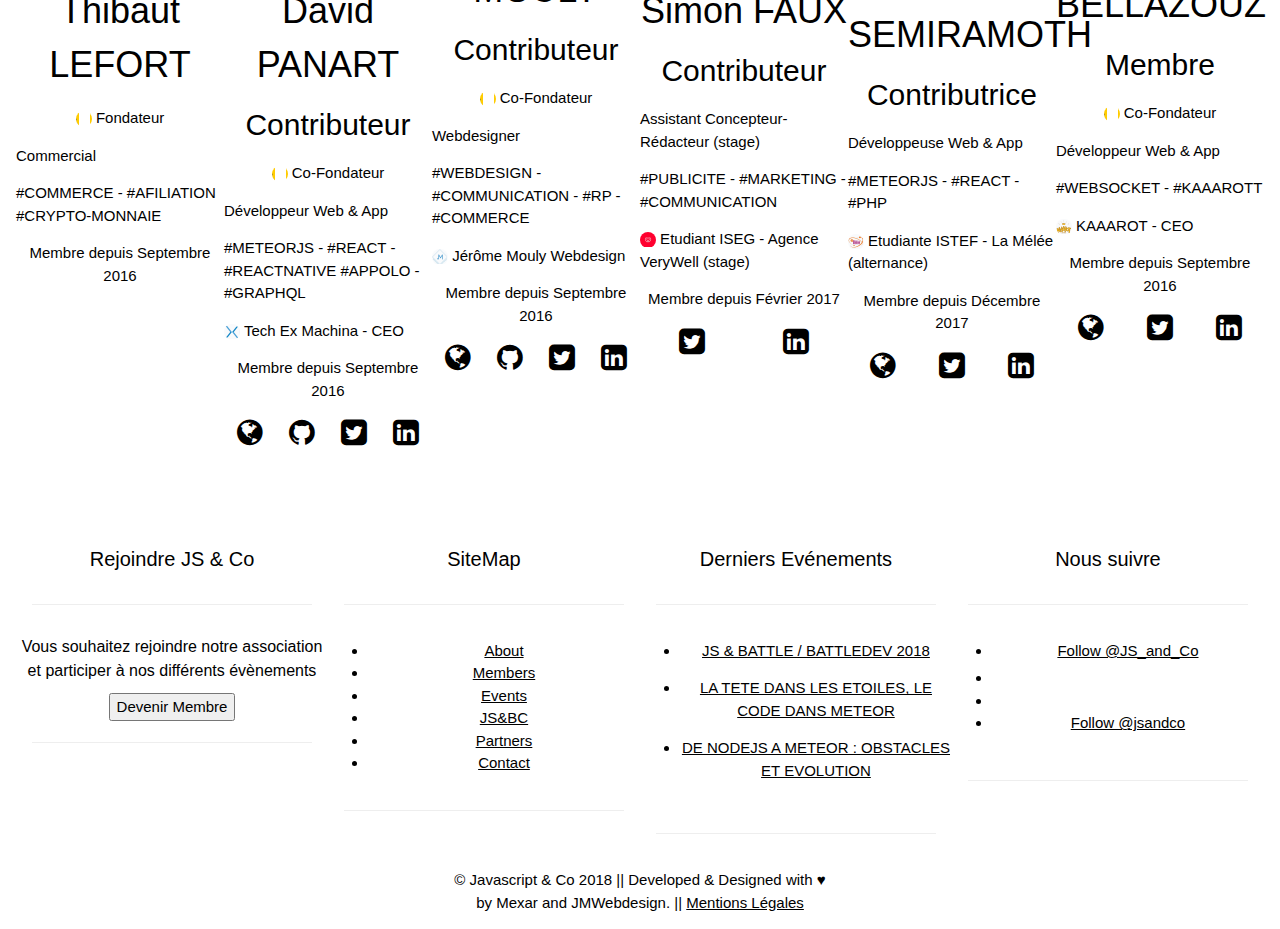
==== commit c061e49d: "Modification members page" ====
--- a/assets/pages/members.html
+++ b/assets/pages/members.html
@@ -16,7 +16,7 @@
     <link rel="icon" href="../images/favicon.png" />
     <link rel="stylesheet" href="https://cdnjs.cloudflare.com/ajax/libs/font-awesome/4.7.0/css/font-awesome.min.css">
     <<link rel="stylesheet" href="https://www.w3schools.com/w3css/4/w3.css">
-        <link rel="stylesheet" href="../css/main.css">
+        <link rel="stylesheet" href="members.css">
         <link rel="stylesheet" href="../css/animation.css">
         <link rel="stylesheet" href="../css/responsive.css">
 
@@ -239,10 +239,12 @@
                                 <a href="https://github.com/jimmy4701"><i class="fa fa-github fa-2x" aria-hidden="true"></i></a>
                             </div>
                             <div class="w3-col s3 m3 l3">
-                                <a href="https://twitter.com/JSimonklein"><i class="fa fa-twitter-square fa-2x" aria-hidden="true"></i></a>
-                            </div>
-                            <div class="w3-col s3 m3 l3">
-                                <a href="https://www.linkedin.com/in/j%C3%A9r%C3%A9my-simonklein-angely/"><i class="fa fa-linkedin-square fa-2x" aria-hidden="true"></i></a>
+                                <a href="https://twitter.com/JSimonklein"><i class="fa fa-twitter-square fa-2x"
+                                        aria-hidden="true"></i></a>
+                            </div>
+                            <div class="w3-col s3 m3 l3">
+                                <a href="https://www.linkedin.com/in/j%C3%A9r%C3%A9my-simonklein-angely/"><i class="fa fa-linkedin-square fa-2x"
+                                        aria-hidden="true"></i></a>
                             </div>
                         </div>
                     </aside>
@@ -250,19 +252,29 @@
                 <div class="w3-third" style="padding-bottom:20px">
                     <aside class="members-card-page">
                         <header class="members-view-page">
-                            <img src="../images/thibault-small.jpg" alt="Photo de Thibaut LEFORT" aria-label="Photo de Thibaut LEFORT"
-                                class="members-img-page lazyload">
-                            <h1 class="members-name-page">Thibaut LEFORT</h1>
+                            <img src="../images/olivier-small.jpg" alt="Photo de Olivier MANGIN" aria-label="Photo de Olivier MANGIN"
+                                class="members-img-page lazyload">
+                            <h1 class="members-name-page">Olivier MANGIN</h1>
                             <h2 class="members-function-page">Trésorier</h2>
-                            <p class="members-function-page"><img src="../images/jsandco-logo.gif" alt="Logo JS&Co"
-                                    aria-label="Logo JS&Co" class="members-founder w3-circle lazyload"> Fondateur</p>
-                            <div class="members-profile-page" style="text-align:left">
-                                <p style="text-align:left">Commercial</p>
-                                <p>#COMMERCE - #AFFILIATION <br> #CRYPTO-MONNAIE</p>
-                            </div>
-                            <div class="members-date-page">
-                                <p>Membre depuis Septembre 2016</p>
-                            </div>
+                        </header>
+                        <div class="members-profile-page" style="text-align:left">
+                            <p style="text-align:left">Développeur Web & App</p>
+                            <p>#METEORJS - #REACT - #ADMIN-SYS</p>
+                            <p class="members-function-page"><img src="../images/makeit-logo.gif" alt="Logo Make-it"
+                                    aria-label="Logo Make-it" class="entreprise w3-circle lazyload"> Make-it - CEO</p>
+                        </div>
+                        <div class="members-date-page">
+                            <p>Membre depuis Février 2018</p>
+                        </div>
+                        <div class="members-social-page">
+                            <div class="w3-col s6 m6 l6">
+                                <a href="https://make-it.fr/"><i class="fa fa-globe fa-2x" aria-hidden="true"></i></a>
+                            </div>
+                            <div class="w3-col s6 m6 l6">
+                                <a href="https://www.linkedin.com/in/olivier-mangin-9479b3146/"><i class="fa fa-linkedin-square fa-2x"
+                                        aria-hidden="true"></i></a>
+                            </div>
+                        </div>
                     </aside>
                 </div>
             </div>
@@ -273,6 +285,26 @@
                 </div>
             </div>
             <div class="w3-container w3-center w3-padding-64">
+                <div class="w3-col s12 m2 l2" style="padding-bottom:20px">
+                    <aside class="members-card-page">
+                        <header class="members-view-page">
+                            <img src="../images/thibault-small.jpg" alt="Photo de Thibaut LEFORT" aria-label="Photo de Thibaut LEFORT"
+                                class="members-img-page lazyload">
+                            <h1 class="members-name-page">Thibaut LEFORT</h1>
+                            <p class="members-function-page"><img src="../images/jsandco-logo.gif" alt="Logo JS&Co"
+                                    aria-label="Logo JS&Co" class="members-founder w3-circle lazyload"> Fondateur</p>
+                        </header>
+                        <div class="members-profile-page" style="text-align:left">
+                            <p style="text-align:left">Commercial</p>
+                            <p>#COMMERCE - #AFILIATION
+                                <br>
+                                #CRYPTO-MONNAIE</p>
+                        </div>
+                        <div class="members-date-page">
+                            <p>Membre depuis Septembre 2016</p>
+                        </div>
+                    </aside>
+                </div>
                 <div class="w3-col s12 m2 l2" style="padding-bottom:20px">
                     <aside class="members-card-page">
                         <header class="members-view-page">
@@ -287,7 +319,8 @@
                             <p style="text-align:left">Développeur Web & App</p>
                             <p>#METEORJS - #REACT - #REACTNATIVE #APPOLO - #GRAPHQL</p>
                             <p class="members-function-page"><img src="../images/txm-logo.gif" alt="Logo Tech Ex Machina"
-                                    aria-label="Logo Tech Ex Machina" class="entreprise w3-circle lazyload"> Tech Ex Machina -
+                                    aria-label="Logo Tech Ex Machina" class="entreprise w3-circle lazyload"> Tech Ex
+                                Machina -
                                 CEO</p>
                         </div>
                         <div class="members-date-page">
@@ -301,10 +334,12 @@
                                 <a href="https://github.com/Fen747"><i class="fa fa-github fa-2x" aria-hidden="true"></i></a>
                             </div>
                             <div class="w3-col s3 m3 l3">
-                                <a href="https://twitter.com/TechExMachina"><i class="fa fa-twitter-square fa-2x" aria-hidden="true"></i></a>
-                            </div>
-                            <div class="w3-col s3 m3 l3">
-                                <a href="https://www.linkedin.com/in/david-panart-b0b07282/"><i class="fa fa-linkedin-square fa-2x" aria-hidden="true"></i></a>
+                                <a href="https://twitter.com/TechExMachina"><i class="fa fa-twitter-square fa-2x"
+                                        aria-hidden="true"></i></a>
+                            </div>
+                            <div class="w3-col s3 m3 l3">
+                                <a href="https://www.linkedin.com/in/david-panart-b0b07282/"><i class="fa fa-linkedin-square fa-2x"
+                                        aria-hidden="true"></i></a>
                             </div>
                         </div>
                     </aside>
@@ -323,7 +358,8 @@
                             <p style="text-align:left">Webdesigner</p>
                             <p>#WEBDESIGN - #COMMUNICATION - #RP - #COMMERCE</p>
                             <p class="members-function-page"><img src="../images/jmw-logo.gif" alt="Logo Jérôme MOULY Webdesign"
-                                    aria-label="Logo Jérôme MOULY Webdesign" class="entreprise w3-circle lazyload"> Jérôme Mouly Webdesign</p>
+                                    aria-label="Logo Jérôme MOULY Webdesign" class="entreprise w3-circle lazyload">
+                                Jérôme Mouly Webdesign</p>
                         </div>
                         <div class="members-date-page">
                             <p>Membre depuis Septembre 2016</p>
@@ -336,10 +372,12 @@
                                 <a href="https://github.com/JeromeMouly"><i class="fa fa-github fa-2x" aria-hidden="true"></i></a>
                             </div>
                             <div class="w3-col s3 m3 l3">
-                                <a href="https://twitter.com/JeromeMouly"><i class="fa fa-twitter-square fa-2x" aria-hidden="true"></i></a>
-                            </div>
-                            <div class="w3-col s3 m3 l3">
-                                <a href="https://www.linkedin.com/in/jerome-mouly-49188833/"><i class="fa fa-linkedin-square fa-2x" aria-hidden="true"></i></a>
+                                <a href="https://twitter.com/JeromeMouly"><i class="fa fa-twitter-square fa-2x"
+                                        aria-hidden="true"></i></a>
+                            </div>
+                            <div class="w3-col s3 m3 l3">
+                                <a href="https://www.linkedin.com/in/jerome-mouly-49188833/"><i class="fa fa-linkedin-square fa-2x"
+                                        aria-hidden="true"></i></a>
                             </div>
                         </div>
                     </aside>
@@ -356,17 +394,20 @@
                             <p style="text-align:left">Assistant Concepteur-Rédacteur (stage)</p>
                             <p>#PUBLICITE - #MARKETING - #COMMUNICATION</p>
                             <p class="members-function-page"><img src="../images/verywell-logo.gif" alt="Logo Agence VeryWell"
-                                aria-label="Logo Agence VeryWell" class="entreprise w3-circle lazyload"> Etudiant ISEG - Agence VeryWell (stage)</p>
+                                    aria-label="Logo Agence VeryWell" class="entreprise w3-circle lazyload"> Etudiant
+                                ISEG - Agence VeryWell (stage)</p>
                         </div>
                         <div class="members-date-page">
                             <p>Membre depuis Février 2017</p>
                         </div>
                         <div class="members-social-page">
                             <div class="w3-col s6 m6 l6">
-                                <a href="https://twitter.com/SimonFAUX2"><i class="fa fa-twitter-square fa-2x" aria-hidden="true"></i></a>
+                                <a href="https://twitter.com/SimonFAUX2"><i class="fa fa-twitter-square fa-2x"
+                                        aria-hidden="true"></i></a>
                             </div>
                             <div class="w3-col s6 m6 l6">
-                                <a href="https://www.linkedin.com/in/simon-faux-170327110/"><i class="fa fa-linkedin-square fa-2x" aria-hidden="true"></i></a>
+                                <a href="https://www.linkedin.com/in/simon-faux-170327110/"><i class="fa fa-linkedin-square fa-2x"
+                                        aria-hidden="true"></i></a>
                             </div>
                         </div>
                     </aside>
@@ -383,20 +424,23 @@
                             <p style="text-align:left">Développeuse Web & App</p>
                             <p>#METEORJS - #REACT - #PHP</p>
                             <p class="members-function-page"><img src="../images/melee-logo.gif" alt="Logo La Mélée"
-                                aria-label="Logo La Mélée" class="entreprise w3-circle lazyload"> Etudiante ISTEF - La Mélée (alternance)</p>
+                                    aria-label="Logo La Mélée" class="entreprise w3-circle lazyload"> Etudiante ISTEF -
+                                La Mélée (alternance)</p>
                         </div>
                         <div class="members-date-page">
                             <p>Membre depuis Décembre 2017</p>
                         </div>
                         <div class="members-social-page">
-                                <div class="w3-col s4 m4 l4">
-                                    <a href="https://ksl-webdesign.com/ "><i class="fa fa-globe fa-2x" aria-hidden="true"></i></a>
-                                </div>
                             <div class="w3-col s4 m4 l4">
-                                <a href="https://twitter.com/LeaSemiramoth"><i class="fa fa-twitter-square fa-2x" aria-hidden="true"></i></a>
+                                <a href="https://ksl-webdesign.com/ "><i class="fa fa-globe fa-2x" aria-hidden="true"></i></a>
                             </div>
                             <div class="w3-col s4 m4 l4">
-                                <a href="https://www.linkedin.com/in/l%C3%A9a-semiramoth-818887108/"><i class="fa fa-linkedin-square fa-2x" aria-hidden="true"></i></a>
+                                <a href="https://twitter.com/LeaSemiramoth"><i class="fa fa-twitter-square fa-2x"
+                                        aria-hidden="true"></i></a>
+                            </div>
+                            <div class="w3-col s4 m4 l4">
+                                <a href="https://www.linkedin.com/in/l%C3%A9a-semiramoth-818887108/"><i class="fa fa-linkedin-square fa-2x"
+                                        aria-hidden="true"></i></a>
                             </div>
                         </div>
                     </aside>
@@ -415,47 +459,22 @@
                             <p style="text-align:left">Développeur Web & App</p>
                             <p>#WEBSOCKET - #KAAAROTT</p>
                             <p class="members-function-page"><img src="../images/kaaarot-logo.gif" alt="Logo Kaaarot"
-                                aria-label="Logo Kaaarot" class="entreprise w3-circle lazyload"> KAAAROT - CEO</p>
+                                    aria-label="Logo Kaaarot" class="entreprise w3-circle lazyload"> KAAAROT - CEO</p>
                         </div>
                         <div class="members-date-page">
                             <p>Membre depuis Septembre 2016</p>
                         </div>
                         <div class="members-social-page">
-                                <div class="w3-col s4 m4 l4">
-                                    <a href="http://kaaarot.com/"><i class="fa fa-globe fa-2x" aria-hidden="true"></i></a>
-                                </div>
                             <div class="w3-col s4 m4 l4">
-                                <a href="https://twitter.com/FlorianBellazou?lang=fr"><i class="fa fa-twitter-square fa-2x" aria-hidden="true"></i></a>
+                                <a href="http://kaaarot.com/"><i class="fa fa-globe fa-2x" aria-hidden="true"></i></a>
                             </div>
                             <div class="w3-col s4 m4 l4">
-                                <a href="https://www.linkedin.com/in/florian-bellazouz-39b9b14b/"><i class="fa fa-linkedin-square fa-2x" aria-hidden="true"></i></a>
-                            </div>
-                        </div>
-                    </aside>
-                </div>
-                <div class="w3-col s12 m2 l2" style="padding-bottom:20px">
-                    <aside class="members-card-page">
-                        <header class="members-view-page">
-                            <img src="../images/olivier-small.jpg" alt="Photo de Olivier MANGIN" aria-label="Photo de Olivier MANGIN"
-                                class="members-img-page lazyload">
-                            <h1 class="members-name-page">Olivier MANGIN</h1>
-                            <h2 class="members-function-page">Contributeur</h2>
-                        </header>
-                        <div class="members-profile-page" style="text-align:left">
-                            <p style="text-align:left">Développeur Web & App</p>
-                            <p>#METEORJS - #REACT - #ADMIN-SYS</p>
-                            <p class="members-function-page"><img src="../images/makeit-logo.gif" alt="Logo Make-it"
-                                aria-label="Logo Make-it" class="entreprise w3-circle lazyload"> Make-it - CEO</p>
-                        </div>
-                        <div class="members-date-page">
-                            <p>Membre depuis Février 2018</p>
-                        </div>
-                        <div class="members-social-page">
-                                <div class="w3-col s6 m6 l6">
-                                    <a href="https://make-it.fr/"><i class="fa fa-globe fa-2x" aria-hidden="true"></i></a>
-                                </div>
-                            <div class="w3-col s6 m6 l6">
-                                <a href="https://www.linkedin.com/in/olivier-mangin-9479b3146/"><i class="fa fa-linkedin-square fa-2x" aria-hidden="true"></i></a>
+                                <a href="https://twitter.com/FlorianBellazou?lang=fr"><i class="fa fa-twitter-square fa-2x"
+                                        aria-hidden="true"></i></a>
+                            </div>
+                            <div class="w3-col s4 m4 l4">
+                                <a href="https://www.linkedin.com/in/florian-bellazouz-39b9b14b/"><i class="fa fa-linkedin-square fa-2x"
+                                        aria-hidden="true"></i></a>
                             </div>
                         </div>
                     </aside>
@@ -470,25 +489,41 @@
             <div class="w3-quarter w3-center">
                 <div class="become-members">
                     <h4 class="become-members-title">Rejoindre JS <span class="esperluette">&amp;</span> Co</h4>
+                    <div class="w3-content w3-container w3-center">
+                        <hr class="about-divider">
+                    </div>
                     <h6>Vous souhaitez rejoindre notre association et participer à nos différents évènements</h6>
                 </div>
                 <div class="become-members-btn-section">
-                    <a href=""><button class="become-members-btn">Devenir Membre</button></a>
+                    <button class="become-members-btn" onclick="document.getElementById('becomeMembers').style.display='block'">Devenir
+                        Membre</button>
+                </div>
+                <div class="w3-content w3-container w3-center">
+                    <hr class="about-divider">
                 </div>
             </div>
             <div class="w3-quarter w3-center">
                 <h4 class="sitemap">SiteMap</h4>
+                <div class="w3-content w3-container w3-center">
+                    <hr class="about-divider">
+                </div>
                 <ul>
-                    <li><a href="../../index.html#about" class="menu-link" style="width:16.66%">About</a></li>
-                    <li><a href="../../index.html#members" class="menu-link" style="width:16.66%">Members</a></li>
-                    <li><a href="../../index.html#events" class="menu-link" style="width:16.66%">Events</a></li>
-                    <li><a href="../../index.html#jsbc" class="menu-link" style="width:16.66%">JS&BC</a></li>
-                    <li> <a href="../../index.html#partners" class="menu-link" style="width:16.66%">Partners</a></li>
-                    <li><a href="../../index.html#contact" class="menu-link" style="width:16.66%">Contact</a></li>
+                    <li><a href="#about" class="menu-link">About</a></li>
+                    <li><a href="#members" class="menu-link">Members</a></li>
+                    <li><a href="#events" class="menu-link">Events</a></li>
+                    <li><a href="#jsbc" class="menu-link">JS&BC</a></li>
+                    <li> <a href="#partners" class="menu-link">Partners</a></li>
+                    <li><a href="#contact" class="menu-link">Contact</a></li>
                 </ul>
+                <div class="w3-content w3-container w3-center">
+                    <hr class="about-divider">
+                </div>
             </div>
             <div class="w3-quarter w3-center">
                 <h4 class="become-members-title">Derniers Evénements</h4>
+                <div class="w3-content w3-container w3-center">
+                    <hr class="about-divider">
+                </div>
                 <ul>
                     <li class="footer-last-events" style="padding-bottom:15px"><a href="https://www.meetup.com/fr-FR/JavaScript-and-Co/events/255417283/">JS
                             & BATTLE / BATTLEDEV 2018</a></li>
@@ -497,9 +532,15 @@
                     <li class="footer-last-events" style="padding-bottom:15px"><a href="https://www.meetup.com/fr-FR/JavaScript-and-Co/events/252191176/">DE
                             NODEJS A METEOR : OBSTACLES ET EVOLUTION</a></li>
                 </ul>
+                <div class="w3-content w3-container w3-center">
+                    <hr class="about-divider">
+                </div>
             </div>
             <div class="w3-quarter w3-center">
                 <h4 class="follow">Nous suivre</h4>
+                <div class="w3-content w3-container w3-center">
+                    <hr class="about-divider">
+                </div>
                 <ul>
                     <li style="padding-bottom:5px">
                         <a href="https://twitter.com/JS_and_Co?ref_src=twsrc%5Etfw" class="twitter-follow-button"
@@ -519,20 +560,23 @@
                             @jsandco</a>
                     </li>
                 </ul>
+                <div class="w3-content w3-container w3-center">
+                    <hr class="about-divider">
+                </div>
             </div>
         </div>
         <div class="subfooter-section">
             <div class="w3-content w3-container w3-center subfooter">
                 <p class="subfooter-text">&copy; Javascript & Co 2018 || Developed & Designed with &hearts;
-                    <br> by Mexar and JMWebdesign. || <a href="mentions.html" class="mentions">Mentions
+                    <br> by Mexar and JMWebdesign. || <a href="assets/pages/mentions.html" class="mentions">Mentions
                         Légales</a></p>
             </div>
         </div>
     </footer>
 
-    <script src="../js/lazysizes.min.js" async defer></script>
-    <script src="https://www.w3schools.com/lib/w3.js" async defer></script>
-    <script src="../js/app.js" async defer></script>
+    <script src="../js/lazysizes.min.js" defer></script>
+    <script src="https://www.w3schools.com/lib/w3.js" defer></script>
+    <script src="members.js" defer></script>
     <div id="fb-root"></div>
     <script>
         (function (d, s, id) {
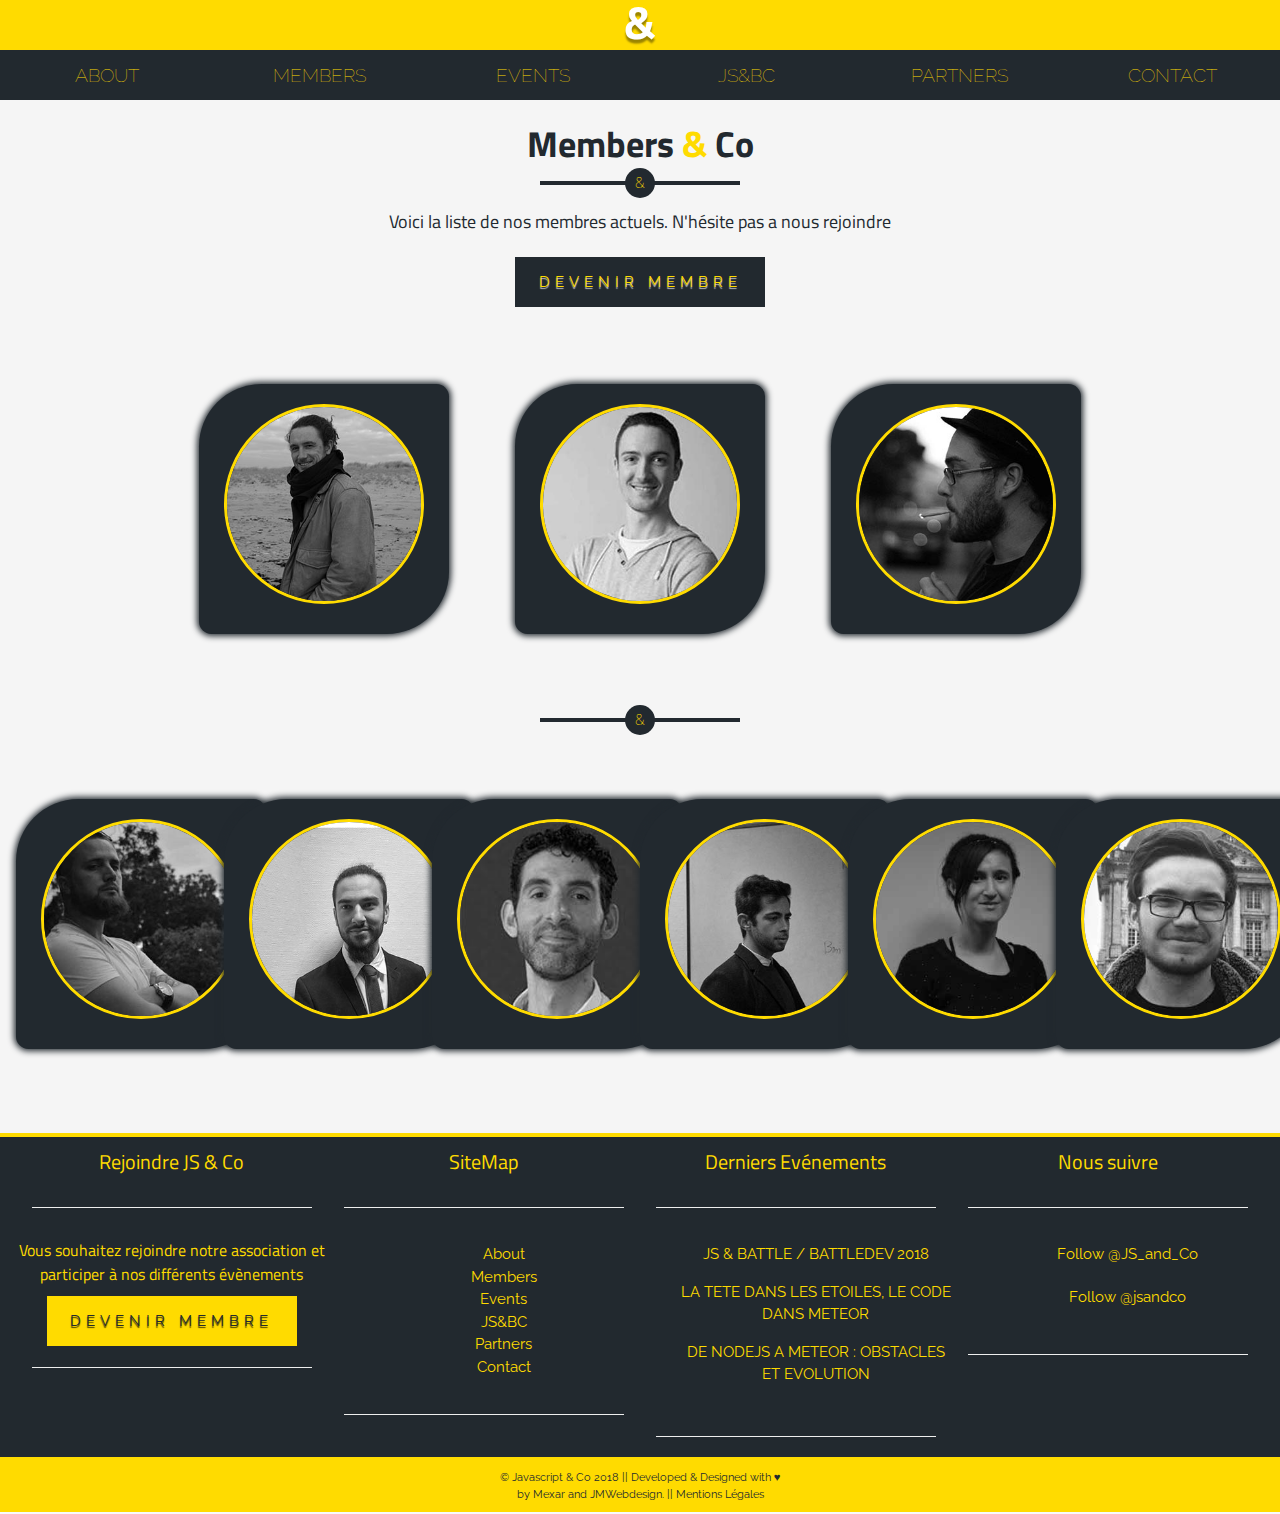
==== commit e0a8497c: "Modificatio members cards" ====
--- a/assets/pages/members.html
+++ b/assets/pages/members.html
@@ -16,7 +16,7 @@
     <link rel="icon" href="../images/favicon.png" />
     <link rel="stylesheet" href="https://cdnjs.cloudflare.com/ajax/libs/font-awesome/4.7.0/css/font-awesome.min.css">
     <<link rel="stylesheet" href="https://www.w3schools.com/w3css/4/w3.css">
-        <link rel="stylesheet" href="members.css">
+        <link rel="stylesheet" href="../css/main.css">
         <link rel="stylesheet" href="../css/animation.css">
         <link rel="stylesheet" href="../css/responsive.css">
 
--- a/assets/css/main.css
+++ b/assets/css/main.css
@@ -0,0 +1,1276 @@
+@import url('https://fonts.googleapis.com/css?family=Raleway:100,200,300,400,500,600,700,800,900|Titillium+Web:200,300,400,600,700,900');
+html {
+    scroll-behavior: smooth;
+}
+
+body {
+    margin: 0;
+    padding: 0;
+    font-family: 'Raleway', sans-serif;
+    background-color: #F8FAFC;
+    color: #22292F;
+}
+
+a {
+    text-decoration: none
+}
+
+ul,
+li {
+    list-style: none;
+}
+
+h1,
+h2,
+h3,
+h4,
+h5,
+h6 {
+    font-family: 'Titillium Web', sans-serif;
+}
+
+section {
+    width: 100%;
+    height: auto;
+}
+
+.title-section {
+    padding-top: 84px;
+    font-weight: bold;
+}
+
+.esperluette,
+.esperluette-members {
+    color: #FFDB00;
+}
+
+.esperluette-hero,
+.esperluette-contact,
+.dollars {
+    color: #FFF;
+}
+
+.esperluette-bar {
+    width: 200px;
+    height: 4px;
+    background-color: #22292F;
+    margin: 0 auto;
+}
+
+.esperluette-circle {
+    content: '&';
+    width: 30px;
+    height: 30px;
+    border-radius: 50%;
+    background-color: #22292F;
+    color: #FFDB00;
+    margin: 0 auto;
+    margin-top: -17px;
+}
+
+.esperluette-incircle {
+    line-height: 30px;
+    font-weight: 200;
+}
+
+.esperluette-bar2 {
+    width: 200px;
+    height: 4px;
+    background-color: #FFDB00;
+    margin: 0 auto;
+}
+
+.esperluette-circle2 {
+    content: '&';
+    width: 30px;
+    height: 30px;
+    border-radius: 50%;
+    background-color: #FFDB00;
+    color: #22292F;
+    margin: 0 auto;
+    margin-top: -17px;
+}
+
+.esperluette-incircle2 {
+    line-height: 30px;
+    font-weight: 200;
+}
+
+
+/* ----- TOPBAR ----- */
+
+#topBar {
+    position: fixed;
+    top: 0;
+    width: 100%;
+    height: 50px;
+    line-height: 45px;
+    background-color: #FFDB00;
+    color: #FFFFFF;
+    font-family: 'Titillium Web', sans-serif;
+    font-size: 3rem;
+    font-weight: bolder;
+    text-shadow: 0 4px 2px rgba(0, 0, 0, 0.4);
+    z-index: 2;
+}
+
+
+/* ----- NAVIGATION ----- */
+
+#firstMenu {
+    top: 50px !important;
+    position: fixed;
+    width: 100%;
+    height: 50px;
+    line-height: 35px;
+    background-color: #22292F;
+    color: #FFDB00;
+    font-size: 1.25rem;
+    font-weight: 100;
+    text-transform: uppercase;
+}
+
+#navBar {
+    top: 50px !important;
+    position: fixed;
+    width: 100%;
+    height: 50px;
+    line-height: 35px;
+    background-color: #22292F;
+    color: #FFDB00;
+    font-size: 1.25rem;
+    font-weight: 100;
+    text-transform: uppercase;
+}
+
+.menu-link:hover {
+    height: 50px;
+    transition: 1s;
+    color: #22292F;
+    background-color: #FFDB00 !important;
+    border: 2px solid #22292F;
+    font-weight: 400;
+    letter-spacing: 10px;
+    transform: scale(1.1);
+    z-index: 10;
+}
+
+.burger-menu {
+    color: #FFDB00;
+}
+
+.burger-menu:hover {
+    background-color: #FFDB00 !important;
+    color: #22292F !important;
+    border-top: 2px solid #22292F;
+}
+
+
+/* ----- FOOTER ----- */
+
+#footer {
+    bottom: 0;
+    background-color: #22292F;
+    color: #FFDB00;
+    border-top: 4px solid #FFDB00;
+}
+
+.footer-last-events:hover {
+    transform: scale(1.2);
+    transition: 0.5s;
+}
+
+.subfooter-section {
+    background-color: #ffdb00;
+    color: #22292F;
+    width: 100%;
+    height: 55px;
+}
+
+.subfooter {
+    font-size: 0.75em;
+}
+
+.twitter-block {
+    width: 100%;
+    height: 200px;
+}
+
+.become-members-btn-section {
+    position: relative;
+    padding-top: 50px;
+}
+
+.become-members-btn {
+    width: 250px;
+    height: 50px;
+    text-transform: uppercase;
+    text-decoration: none;
+    background-color: #22292F;
+    color: #22292F;
+    border: 2px solid #FFDB00;
+    padding: 8px 10px;
+    text-align: center;
+    display: inline-block;
+    letter-spacing: 5px;
+    position: absolute;
+    top: 50%;
+    left: 50%;
+    transform: translate(-50%, -50%);
+    overflow: hidden;
+    text-shadow: 0 2px 1px rgba(0, 0, 0, 0.7);
+}
+
+.become-members-btn:hover {
+    color: #FFF;
+    text-shadow: 0 2px 1px rgba(0, 0, 0, 0.7);
+}
+
+.become-members-btn:before {
+    content: '';
+    width: 100%;
+    height: 50%;
+    position: absolute;
+    top: 0;
+    left: 0;
+    background-color: #FFDB00;
+    z-index: -1;
+    transition: 0.3s;
+}
+
+.become-members-btn:hover:before {
+    top: -50%;
+}
+
+.become-members-btn:after {
+    content: '';
+    width: 100%;
+    height: 50%;
+    position: absolute;
+    bottom: 0;
+    left: 0;
+    background-color: #FFDB00;
+    z-index: -1;
+    transition: 0.3s;
+}
+
+.become-members-btn:hover:after {
+    bottom: -50%;
+}
+
+.mentions:hover {
+    background-color: #22292F;
+    color: #FFDB00;
+    transition: .7s;
+    letter-spacing: 2px;
+    text-transform: uppercase;
+}
+
+
+/* ----- HERO ----- */
+
+#hero {
+    font-family: 'Titillium Web', sans-serif;
+    background-color: #FFDB00;
+    color: #22292F;
+    width: 100%;
+    height: 100vh;
+    border-bottom: 4px solid #22292F;
+}
+
+.hero-container {
+    position: absolute;
+    margin-top: 25%;
+    transform: translateY(-50%);
+    width: 100%;
+    text-align: center;
+}
+
+.text {
+    position: relative;
+    display: block;
+    line-height: .75;
+    text-shadow: 0 8px 4px rgba(0, 0, 0, 0.4);
+    letter-spacing: -10px;
+}
+
+.hero-textBlock1 {
+    z-index: 3;
+    font-weight: bold;
+    font-size: 10em;
+    background-color: #FFDB00;
+    transform: skewY(-5deg);
+}
+
+.hero-textBlock2 {
+    height: 50px;
+    z-index: 2;
+    font-weight: 100;
+    font-size: 1.5em;
+    letter-spacing: 12px;
+    background-color: #22292F;
+    color: #FFF;
+    padding-left: 12px;
+    line-height: 2.2em;
+    transform: skewY(-5deg);
+}
+
+.hero-textBlock3,
+.hero-textBlock5 {
+    height: 80px;
+    line-height: 80px;
+    z-index: 1;
+    font-weight: 400;
+    font-size: 5em;
+    letter-spacing: 10px;
+    background-color: #FFDB00;
+    transform: skewY(-5deg);
+}
+
+.hero-textBlock4 {
+    height: 80px;
+    line-height: 80px;
+    z-index: 1;
+    font-weight: 400;
+    font-size: 5em;
+    letter-spacing: 10px;
+    background-color: #22292F;
+    color: #FFDB00;
+    transform: skewY(-5deg);
+}
+
+
+/* ----- ABOUT ----- */
+
+#about {
+    background-color: #f5f5f5;
+    border-bottom: 4px solid #FFDB00;
+    padding-bottom: 42px;
+}
+
+.block-title-section {
+    padding-bottom: 60px;
+}
+
+.about-img {
+    width: 100px;
+    height: auto;
+    border: 3px solid #FFDB00;
+    border-radius: 50%;
+}
+
+.about-title {
+    font-weight: bold;
+}
+
+.about-text {
+    text-align: justify;
+}
+
+
+/* ----- MEMBERS ----- */
+
+#members {
+    width: 100%;
+    height: auto;
+    background-color: #22292F;
+    color: #FFDB00;
+}
+
+.members-block-section {
+    padding-bottom: 15px;
+}
+
+.members-card {
+    background-color: #FFDB00;
+    color: #22292F;
+}
+
+.members-img {
+    border: 4px solid #FFDB00;
+}
+
+.members-function {
+    color: #22292F;
+    font-family: 'Raleway', sans-serif;
+    font-weight: 200;
+    text-transform: uppercase;
+    letter-spacing: 5px;
+    padding-top: 10px;
+}
+
+.members-btn-section {
+    padding-top: 80px;
+    padding-bottom: 100px;
+    position: relative;
+}
+
+.members-btn {
+    font-weight: 400;
+    text-transform: uppercase;
+    text-decoration: none;
+    background-color: #22292F;
+    color: #22292F;
+    padding: 8px 10px;
+    text-align: center;
+    display: inline-block;
+    letter-spacing: 5px;
+    position: absolute;
+    transform: translate(-50%, -50%);
+    overflow: hidden;
+    border: 4px solid #FFDB00;
+    text-shadow: 0 2px 1px rgba(0, 0, 0, 0.7);
+}
+
+.members-btn:before {
+    content: '';
+    width: 100%;
+    height: 50%;
+    position: absolute;
+    top: 0;
+    left: 0;
+    background-color: #FFDB00;
+    z-index: -1;
+    transition: 0.3s;
+}
+
+.members-btn:hover:before {
+    top: -50%;
+}
+
+.members-btn:hover {
+    color: #FFF;
+}
+
+.members-btn:after {
+    content: '';
+    width: 100%;
+    height: 50%;
+    position: absolute;
+    bottom: 0;
+    left: 0;
+    background-color: #FFDB00;
+    z-index: -1;
+    transition: 0.3s;
+}
+
+.members-btn:hover:after {
+    bottom: -50%;
+}
+
+.members-view .members-img {
+    border-radius: 50%;
+    margin: 20px auto;
+    display: block;
+    width: 200px;
+    border: 3px solid #22292F;
+}
+
+.members-card {
+    border-radius: 25% 5%;
+    margin: 0 auto;
+    display: block;
+    height: 250px;
+    width: 250px;
+    background: #FFDB00;
+    overflow: hidden;
+    box-shadow: 0 0 6px 2px #22292F;
+    transition: all ease 0.3s;
+}
+
+.members-card:hover {
+    border-radius: 5px;
+    height: 360px;
+    width: 315px;
+    box-shadow: 0 0 10px 4px #22292F;
+}
+
+.members-card:hover .members-view .members-img {
+    animation: profile_image 2000ms linear both;
+    animation-delay: 0.5s;
+}
+
+.members-view .members-name {
+    position: relative;
+    text-align: center;
+    color: #22292F;
+    text-shadow: 1px 1px rgba(0, 0, 0, 0.5);
+    font-size: 25px;
+    line-height: 25px;
+    display: inline-block;
+    padding: 10px;
+    transition: all ease 0.250s;
+    border-top: 1px solid #22292F;
+    border-bottom: 1px solid #22292F;
+}
+
+.members-card:hover .members-view .members-name {
+    margin-top: 0px;
+    outline: 0 solid #FFDB00;
+    border-top: 0px solid #22292F;
+    border-bottom: 1px solid #22292F;
+}
+
+.members-view .members-function {
+    text-align: center;
+    color: #22292F;
+    text-shadow: 1px 1px rgba(0, 0, 0, 0.5);
+    font-size: 17px;
+    font-weight: normal;
+    line-height: 0px;
+    margin: 0;
+}
+
+.members-card:hover .members-profile {
+    opacity: 1;
+}
+
+.members-profile p:first-child {
+    text-align: center;
+    font-size: 16px;
+}
+
+.members-name-bottom {
+    font-size: 1.25em;
+}
+
+.members-function-bottom {
+    font-size: 1em;
+}
+
+
+/* ----- MEMBERS PAGE ----- */
+
+#members-page {
+    width: 100%;
+    height: 100%;
+    background-color: #F5F5F5;
+    color: #22292F;
+}
+
+.members-card-page {
+    background-color: #22292F;
+    color: #ffdb00 !important;
+}
+
+.members-view-page .members-img-page {
+    border-radius: 50%;
+    margin: 20px auto;
+    display: block;
+    width: 200px;
+    border: 3px solid #FFDB00;
+}
+
+.members-card-page {
+    border-radius: 25% 5%;
+    margin: 0 auto;
+    display: block;
+    height: 250px;
+    width: 250px;
+    background: #22292F;
+    overflow: hidden;
+    box-shadow: 0 0 6px 2px #22292F;
+    transition: all ease 0.3s;
+}
+
+.members-card-page:hover {
+    border-radius: 5px;
+    height: 700px;
+    width: 315px;
+    box-shadow: 0 0 10px 4px #22292F;
+}
+
+.members-card-page:hover .members-view-page .members-img-page {
+    animation: profile_image 2000ms linear both;
+    animation-delay: 0.5s;
+}
+
+.members-view-page .members-name-page {
+    position: relative;
+    text-align: center;
+    color: #FFDB00;
+    text-shadow: 1px 1px rgba(0, 0, 0, 0.5);
+    font-size: 25px;
+    line-height: 25px;
+    display: inline-block;
+    padding: 10px;
+    transition: all ease 0.250s;
+    border-top: 1px solid #FFDB00;
+    border-bottom: 1px solid #FFDB00;
+}
+
+.members-card-page:hover .members-view-page .members-name-page {
+    margin-top: 0px;
+    outline: 0 solid #FFDB00;
+    border-top: 0px solid #FFDB00;
+    border-bottom: 1px solid #FFDB00;
+}
+
+.members-view-page .members-function-page {
+    text-align: center;
+    color: #FFDB00;
+    text-shadow: 1px 1px rgba(0, 0, 0, 0.5);
+    font-size: 17px;
+    font-weight: normal;
+    line-height: 0px;
+    margin: 0;
+}
+
+.members-profile-page {
+    margin-top: 20px;
+    padding: 1px 20px 10px 20px !important;
+    transition: all linear 1.5s;
+    color: #FFDB00;
+    font-size: 14px;
+    opacity: 0;
+}
+
+.members-card-page:hover .members-profile-page {
+    opacity: 1;
+}
+
+.members-profile-page p:first-child {
+    text-align: center;
+    font-size: 16px;
+}
+
+.members-function-page {
+    color: #FFDB00;
+    font-family: 'Raleway', sans-serif;
+    font-weight: 200;
+    text-transform: uppercase;
+    letter-spacing: 5px;
+    padding-top: 10px;
+}
+
+.members-profile-page {
+    margin-top: 20px;
+    padding: 1px 20px 10px 20px !important;
+    transition: all linear 1.5s;
+    color: #FFDB00;
+    font-size: 14px;
+    opacity: 0;
+}
+
+.members-founder {
+    width: 25px;
+    height: auto;
+}
+
+.members-date-page {
+    width: 100%;
+    height: auto;
+    background-color: #FFDB00;
+    color: #22292F;
+    bottom: 0 !important;
+}
+
+.become-members-btn-section-page {
+    position: relative;
+    padding-top: 75px;
+}
+
+.become-members-btn-page {
+    width: 250px;
+    height: 50px;
+    text-transform: uppercase;
+    text-decoration: none;
+    background-color: #FFDB00;
+    color: #FFDB00;
+    border: 2px solid #22292F;
+    padding: 8px 10px;
+    text-align: center;
+    display: inline-block;
+    letter-spacing: 5px;
+    position: absolute;
+    top: 50%;
+    left: 50%;
+    transform: translate(-50%, -50%);
+    overflow: hidden;
+    text-shadow: 0 2px 1px rgba(255, 255, 255, 0.7);
+}
+
+.become-members-btn-page:hover {
+    color: #22292F;
+    text-shadow: 0 2px 1px rgba(0, 0, 0, 0.7);
+}
+
+.become-members-btn-page:before {
+    content: '';
+    width: 100%;
+    height: 50%;
+    position: absolute;
+    top: 0;
+    left: 0;
+    background-color: #22292F;
+    z-index: -1;
+    transition: 0.3s;
+}
+
+.become-members-btn-page:hover:before {
+    top: -50%;
+}
+
+.become-members-btn-page:after {
+    content: '';
+    width: 100%;
+    height: 50%;
+    position: absolute;
+    bottom: 0;
+    left: 0;
+    background-color: #22292F;
+    z-index: -1;
+    transition: 0.3s;
+}
+
+.become-members-btn-page:hover:after {
+    bottom: -50%;
+}
+
+
+/* ----- EVENTS----- */
+
+#events {
+    background-color: #f5f5f5;
+}
+
+.events-text {
+    text-align: justify;
+    padding-left: 10px;
+    padding-right: 10px;
+}
+
+.event-link:hover {
+    color: #FFDB00;
+    transition: .7s;
+    transform: scale(1.2);
+}
+
+.meetup-text {
+    text-align: justify;
+}
+
+.event-card-block {
+    position: relative;
+    width: 310px;
+    height: 400px;
+    background: #000;
+    padding-right: 5px;
+    margin-right: 5px;
+    margin-bottom: 10px;
+}
+
+.event-card-block .event-img-block {
+    position: absolute;
+    width: 100%;
+    height: 100%;
+    overflow: hidden;
+}
+
+.event-card-block .event-img-block .event-img {
+    width: 100%;
+    transition: .5s;
+}
+
+.event-card-block:hover .event-img-block .event-img {
+    opacity: .5;
+    transform: translateX(30%);
+    /*100%*/
+}
+
+.event-card-block .event-details {
+    top: 0;
+    left: 0;
+    width: 85%;
+    /*100%*/
+    height: 100%;
+    background: #FFDB00;
+    border: 2px solid #22292F;
+    transition: .5s;
+    transform-origin: left;
+    transform: perspective(2000px) rotateY(-90deg);
+}
+
+.event-card-block:hover .event-details {
+    transform: perspective(2000px) rotateY(0deg);
+}
+
+.event-card-block .event-details .event-text-block {
+    padding: 20px;
+    text-align: center;
+    background: #fff;
+    position: absolute;
+    top: 50%;
+    transform: translateY(-50%);
+}
+
+.event-card-block .event-details .event-text-block h1 {
+    margin: 0;
+    padding: 0;
+    color: #ff3636;
+    line-height: 20px;
+    font-size: 20px;
+    text-transform: uppercase;
+}
+
+.event-card-block .event-details .event-text-block h1 span {
+    font-size: 14px;
+    color: #262626;
+}
+
+.event-card-block .event-details .event-text-block p {
+    margin: 10px 0;
+    padding: 0;
+    color: #262626;
+}
+
+.event-card-block .event-details .event-text-block ul {
+    margin: 10px auto 0;
+    padding: 0;
+    display: table;
+}
+
+.event-card-block .event-details .event-text-block ul li {
+    list-style: none;
+    margin: 0 5px;
+    float: left;
+}
+
+.event-card-block .event-details .event-text-block ul li a {
+    display: block;
+    background: #262626;
+    color: #fff;
+    width: 30px;
+    height: 30px;
+    line-height: 30px;
+    text-align: center;
+    transform: .5s;
+}
+
+.event-card-block .event-details .event-text-block ul li a:hover {
+    background: #ff3636;
+}
+
+.    {
+    padding-top: 50px;
+    padding-bottom: 50px;
+    position: relative;
+}
+
+.event-btn {
+    font-weight: 400;
+    text-transform: uppercase;
+    text-decoration: none;
+    background-color: #22292F;
+    color: #22292F;
+    padding: 8px 10px;
+    text-align: center;
+    display: inline-block;
+    letter-spacing: 5px;
+    position: absolute;
+    transform: translate(-50%, -50%);
+    overflow: hidden;
+    border: 4px solid #22292F;
+    text-shadow: 0 2px 1px rgba(0, 0, 0, 0.7);
+}
+
+.event-btn:before {
+    content: '';
+    width: 100%;
+    height: 50%;
+    position: absolute;
+    top: 0;
+    left: 0;
+    background-color: #FFDB00;
+    z-index: -1;
+    transition: 0.3s;
+}
+
+.event-btn:hover:before {
+    top: -50%;
+}
+
+.event-btn:hover {
+    color: #FFF;
+}
+
+.event-btn:after {
+    content: '';
+    width: 100%;
+    height: 50%;
+    position: absolute;
+    bottom: 0;
+    left: 0;
+    background-color: #FFDB00;
+    z-index: -1;
+    transition: 0.3s;
+}
+
+.event-btn:hover:after {
+    bottom: -50%;
+}
+
+
+/* ----- JSBC ----- */
+
+#jsbc {
+    background-color: #22292F;
+    color: #FFDB00;
+}
+
+.jsbc-block-section {
+    text-align: justify;
+}
+
+hr.jsbc-separator {
+    border-top: 1px solid #ffdb00;
+    width: 75%;
+}
+
+.jsbc-img {
+    width: 100px;
+    height: auto;
+    border: 4px solid #FFDB00;
+    border-radius: 50%;
+}
+
+.jsbc-text {
+    text-align: justify;
+}
+
+
+/* ----- PARTNERS ----- */
+
+.partners-block {
+    padding-bottom: 20px;
+}
+
+
+/* ----- CONTACT ----- */
+
+#contact {
+    background-color: #22292F;
+    color: #FFDB00;
+}
+
+.contact-maps {
+    border-top: 4px solid #FFDB00;
+    margin-bottom: -6px;
+}
+
+.arobase-contact {
+    color: #FFF;
+}
+
+.block-social {
+    position: relative;
+    top: 20%;
+    left: 20%;
+    transform: translate(-20%, -20%);
+}
+
+.block-social,
+.link-social {
+    position: relative;
+    margin: 0;
+    padding: 0;
+    width: 120px;
+    height: 120px;
+    line-height: 120px;
+    font-size: 60px;
+}
+
+.block-social .list-social .link-social {
+    position: absolute;
+    text-align: center;
+    text-decoration: none;
+    margin: 0 10px;
+    transition: 0.5s;
+}
+
+.block-social .list-social .link-social span {
+    position: absolute;
+    transition: transform 0.5s;
+}
+
+.block-social .list-social .link-social span:nth-child(1),
+.block-social .list-social .link-social span:nth-child(3) {
+    width: 100%;
+    height: 2px;
+    background-color: #FFDB00;
+}
+
+.block-social .list-social .link-social span:nth-child(1) {
+    top: 0;
+    left: 0;
+    transform-origin: right;
+}
+
+.block-social .list-social .link-social:hover span:nth-child(1) {
+    transform: scaleX(0);
+    transform-origin: left;
+    transition: transform 0.5s;
+}
+
+.block-social .list-social .link-social span:nth-child(3) {
+    bottom: 0;
+    left: 0;
+    transform-origin: left;
+}
+
+.block-social .list-social .link-social:hover span:nth-child(3) {
+    transform: scaleX(0);
+    transform-origin: right;
+    transition: transform 0.5s;
+}
+
+.block-social .list-social .link-social span:nth-child(2),
+.block-social .list-social .link-social span:nth-child(4) {
+    width: 2px;
+    height: 100%;
+    background-color: #FFDB00;
+}
+
+.block-social .list-social .link-social span:nth-child(2) {
+    top: 0;
+    left: 0;
+    transform: scaleY(0);
+    transform-origin: bottom;
+}
+
+.block-social .list-social .link-social:hover span:nth-child(2) {
+    transform: scaleY(1);
+    transform-origin: top;
+    transition: transform 0.5s;
+}
+
+.block-social .list-social .link-social span:nth-child(4) {
+    top: 0;
+    right: 0;
+    transform: scaleY(0);
+    transform-origin: top;
+}
+
+.block-social .list-social .link-social:hover span:nth-child(4) {
+    transform: scaleY(1);
+    transform-origin: bottom;
+    transition: transform 0.5s;
+}
+
+.contact-meetup:hover {
+    color: #e0393e !important;
+}
+
+.contact-twitter:hover {
+    color: #1da1f2;
+}
+
+.contact-facebook:hover {
+    color: #3b5998;
+}
+
+.contact-youtube:hover {
+    color: #ff0000;
+}
+
+.contact-github:hover {
+    color: #F5F5F5;
+}
+
+.contact-social-mail {
+    font-weight: bold;
+    font-size: 1.75rem;
+    letter-spacing: 5px;
+    text-transform: uppercase;
+    font-family: 'Titillium Web', sans-serif;
+}
+
+
+/* ----- MODAL BECOME MEMBERS ----- */
+
+#chooseNumbers .w3-dropdown-content {
+    width: 57px !important;
+}
+
+.close-btn-modal {
+    color: #FFDB00;
+    font-size: 2em;
+}
+
+.close-btn-modal:hover {
+    background-color: #FFDB00 !important;
+    color: #22292F !important;
+    height: 65px;
+    font-size: 2em;
+}
+
+.become-members-modal-header,
+.become-members-modal-footer {
+    background-color: #22292F;
+    color: #FFDB00;
+}
+
+.modal-btn {
+    background-color: #22292F;
+    color: #FFDB00;
+}
+
+.modal-btn:hover {
+    background-color: #FFDB00 !important;
+    color: #22292F !important;
+}
+
+.breadcrumb-modal-become-members {
+    display: inline-block;
+    box-shadow: 0 0 4px 1px rgba(0, 0, 0, 0.5);
+    overflow: hidden;
+    counter-reset: flag;
+    width: 100%;
+}
+
+.breadcrumb-modal-become-members a {
+    text-decoration: none;
+    outline: none;
+    display: block;
+    float: left;
+    font-size: 12px;
+    line-height: 36px;
+    padding: 0 10px 0 60px;
+    position: relative;
+}
+
+.breadcrumb-modal-become-members a:first-child {
+    padding-left: 46px;
+}
+
+.breadcrumb-modal-become-members a:first-child:before {
+    left: 14px;
+}
+
+.breadcrumb-modal-become-members a:last-child {
+    padding-right: 20px;
+}
+
+.breadcrumb-modal-become-members a:after {
+    content: '';
+    position: absolute;
+    top: 0;
+    right: -18px;
+    width: 36px;
+    height: 36px;
+    transform: scale(0.707) rotate(45deg);
+    z-index: 1;
+    box-shadow: 2px -2px 0 2px rgba(34, 41, 47, 0.8), 3px -3px 0 2px rgba(255, 219, 0, 0.2);
+    border-radius: 0 5px 0 50px;
+}
+
+.breadcrumb-modal-become-members a:last-child:after {
+    content: none;
+}
+
+.flat a,
+.flat a:after {
+    background: white;
+    color: black;
+    transition: all 0.5s;
+}
+
+.flat a:before {
+    background: white;
+    box-shadow: 0 0 0 1px #ccc;
+}
+
+.flat a:hover,
+.flat a.active,
+.flat a:hover:after,
+.flat a.active:after {
+    background: #FFDB00;
+    color: #22292F;
+}
+
+.validate-btn-modal {
+    width: 250px;
+    height: 35px;
+    background-color: #FFDB00;
+    color: #22292F;
+    border: #FFDB00;
+    text-transform: uppercase;
+    letter-spacing: 5px;
+    text-align: center;
+    margin: 15px 0 15px 0;
+}
+
+.add-btn-modal {
+    width: 150px;
+    height: 40px;
+    background-color: #22292F;
+    color: #FFDB00;
+    border: #FFDB00;
+    text-transform: uppercase;
+    letter-spacing: 5px;
+    text-align: center;
+}
+
+.total {
+    width: 100%;
+    height: 80px;
+    line-height: 60px;
+    background-color: #FFDB00;
+    color: #22292F;
+}
+
+.container {
+    display: inline-flex;
+    position: relative;
+    padding-left: 35px;
+    margin-bottom: 12px;
+    cursor: pointer;
+    font-size: 22px;
+    -webkit-user-select: none;
+    -moz-user-select: none;
+    -ms-user-select: none;
+    user-select: none;
+}
+
+.container input {
+    position: absolute;
+    opacity: 0;
+    cursor: pointer;
+}
+
+.checkmark {
+    position: absolute;
+    top: 0;
+    left: 0;
+    height: 25px;
+    width: 25px;
+    background-color: #FFDB00;
+    border-radius: 50%;
+}
+
+.container:hover input~.checkmark {
+    background-color: #22292F;
+}
+
+.container input:checked~.checkmark {
+    background-color: #22292F;
+}
+
+.checkmark:after {
+    content: "";
+    position: absolute;
+    display: none;
+}
+
+.container input:checked~.checkmark:after {
+    display: block;
+}
+
+.container .checkmark:after {
+    top: 9px;
+    left: 9px;
+    width: 8px;
+    height: 8px;
+    border-radius: 50%;
+    background: #FFDB00;
+}